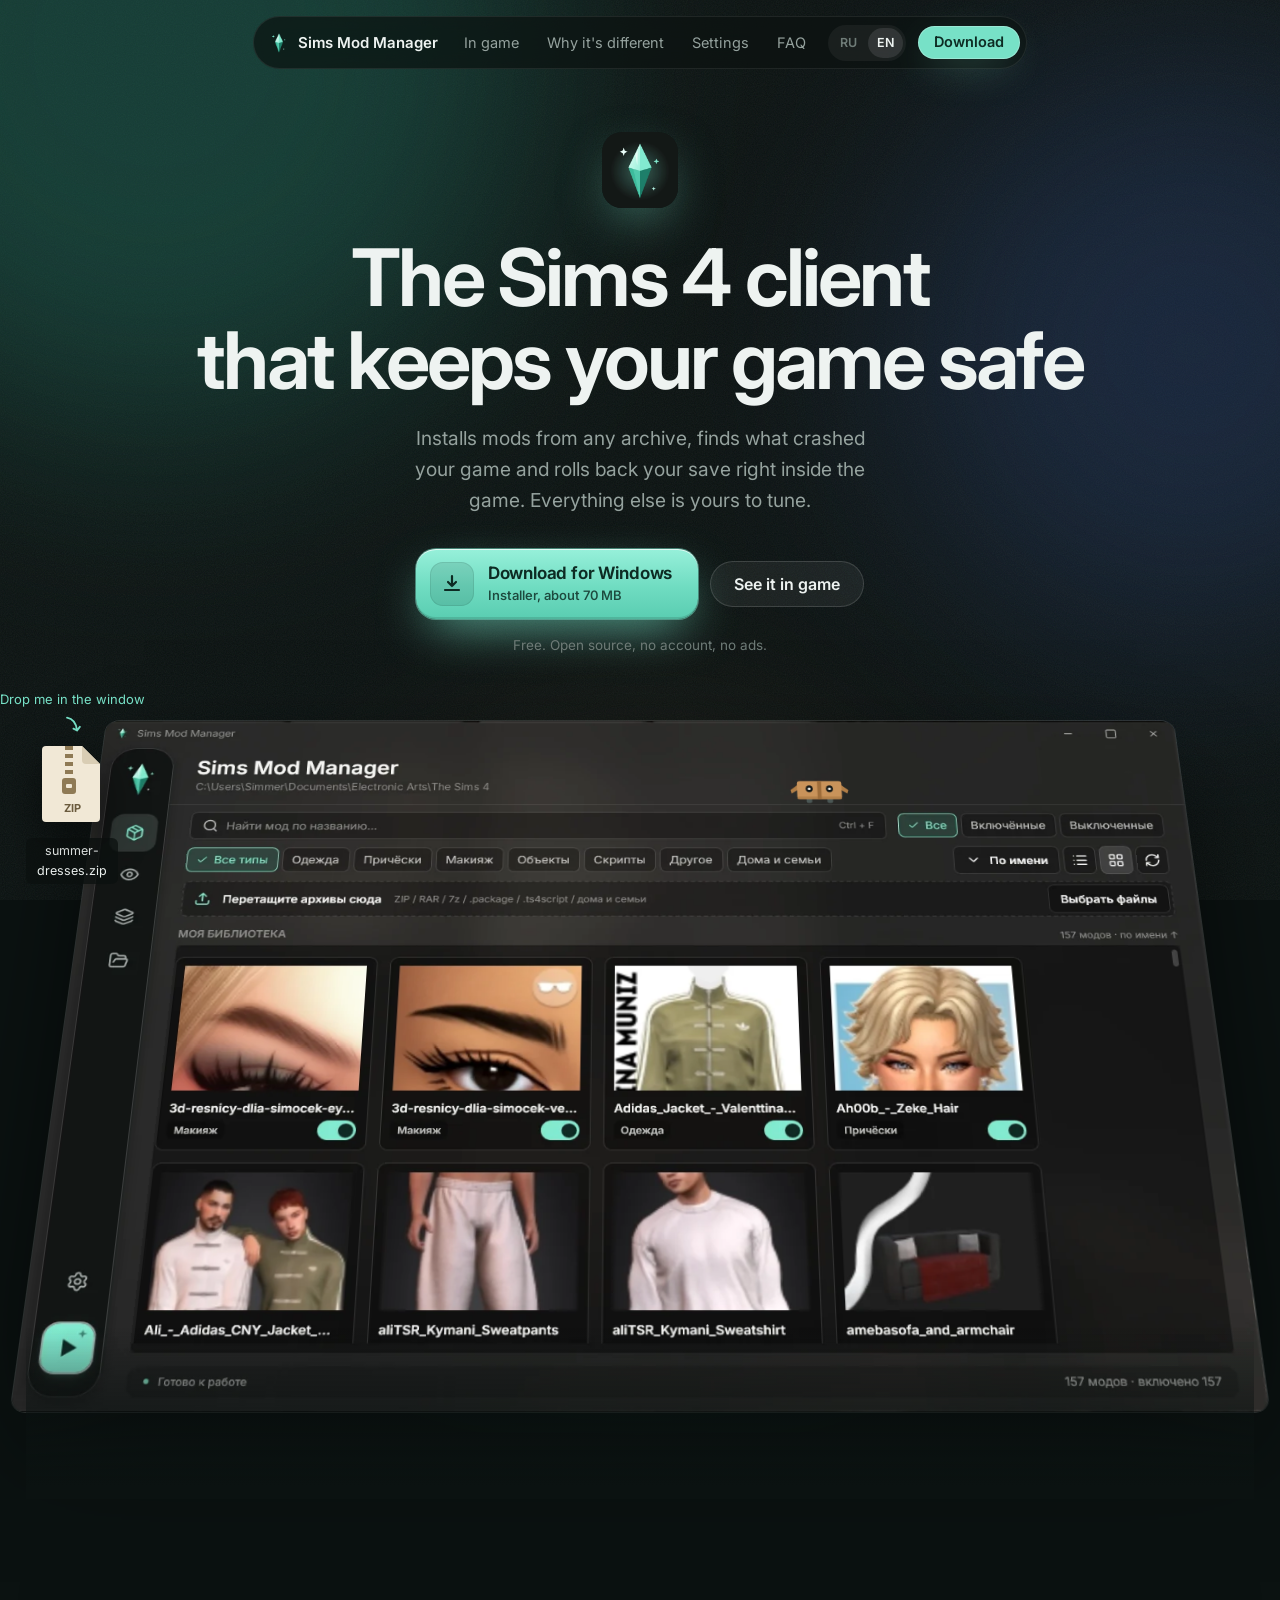
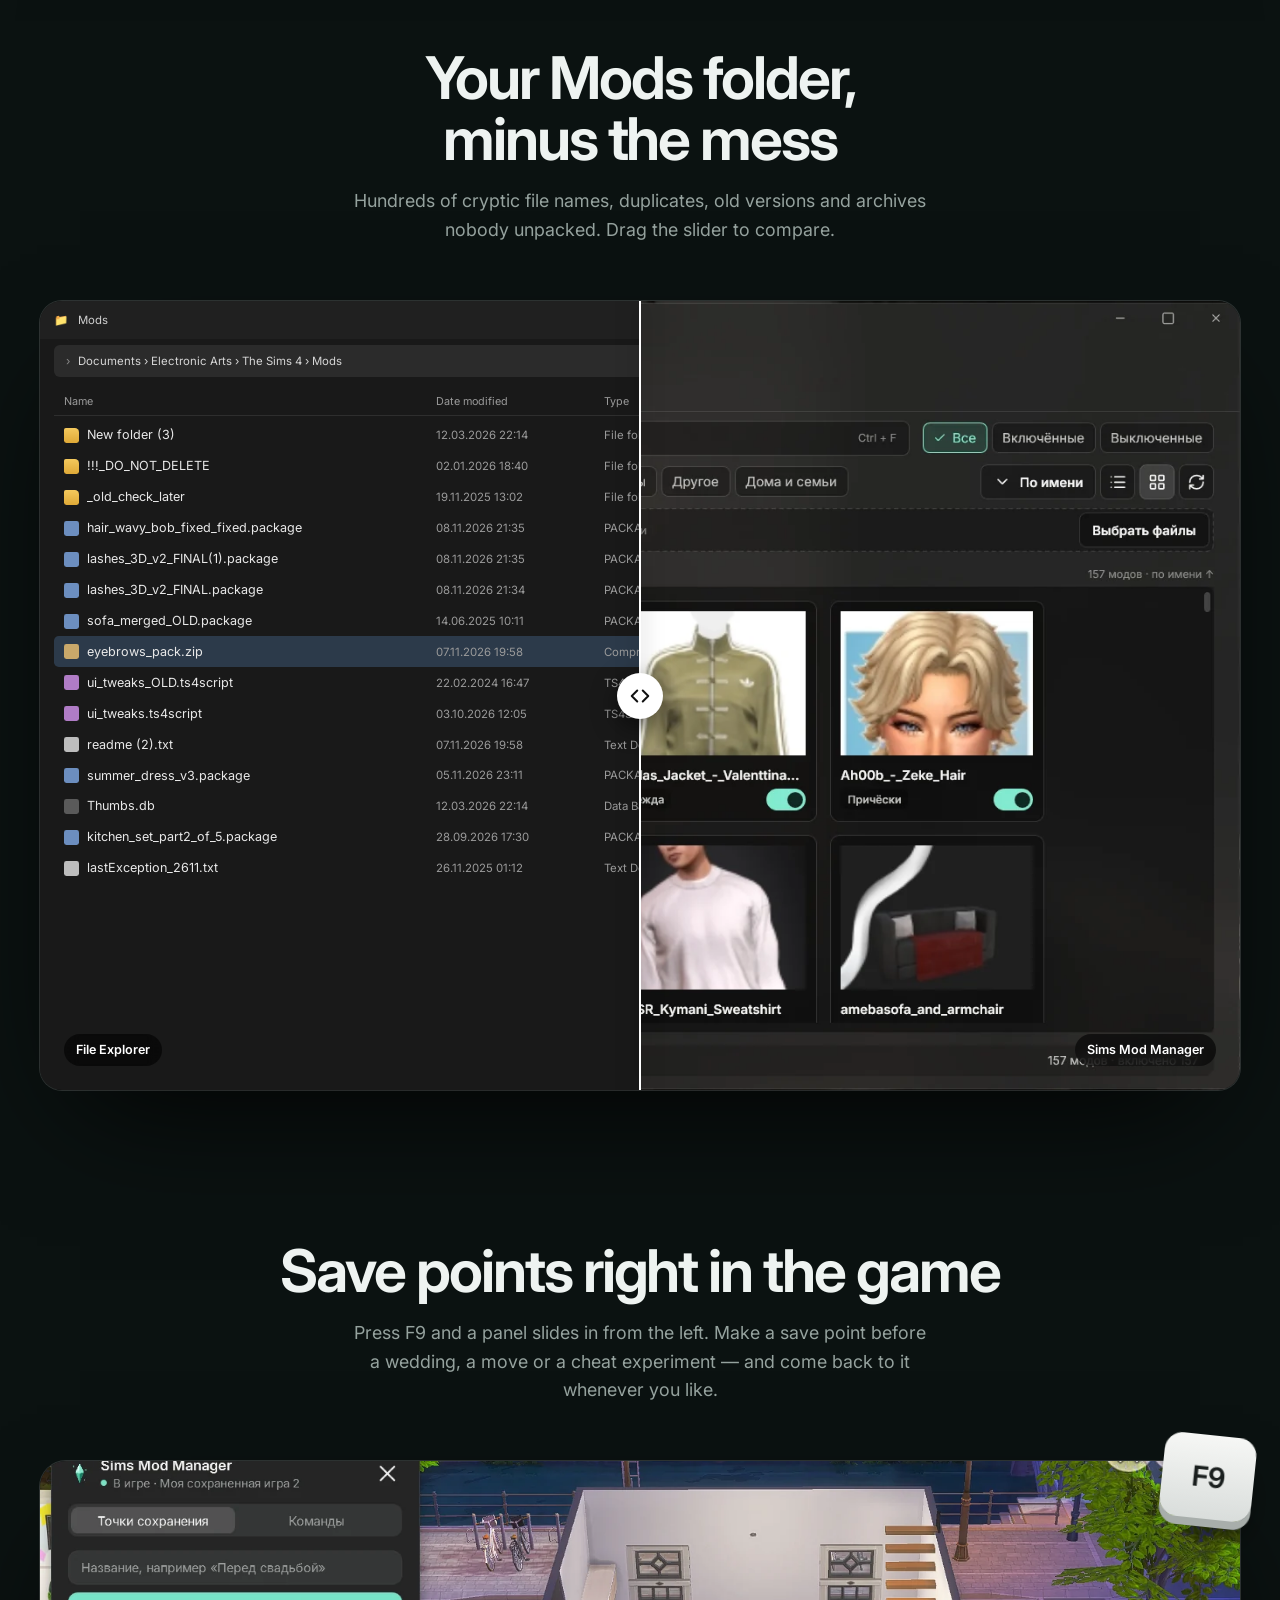
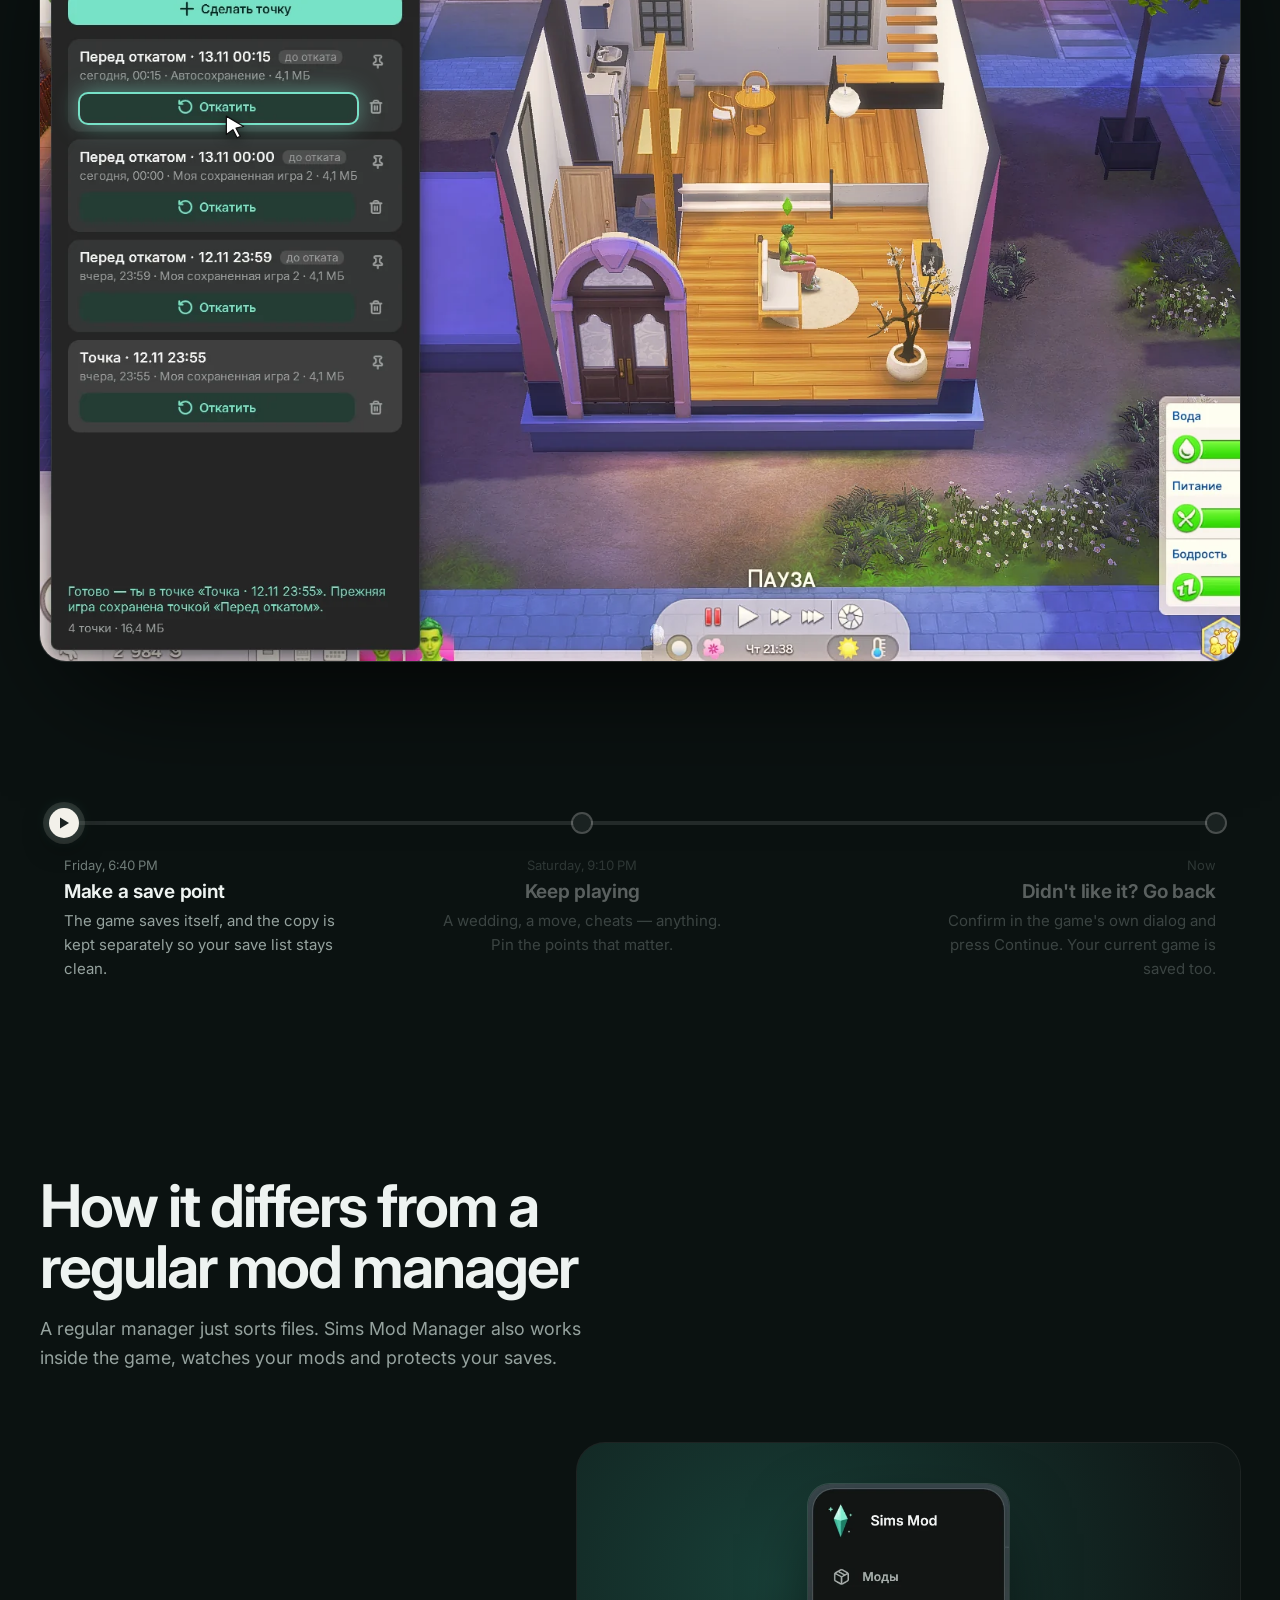
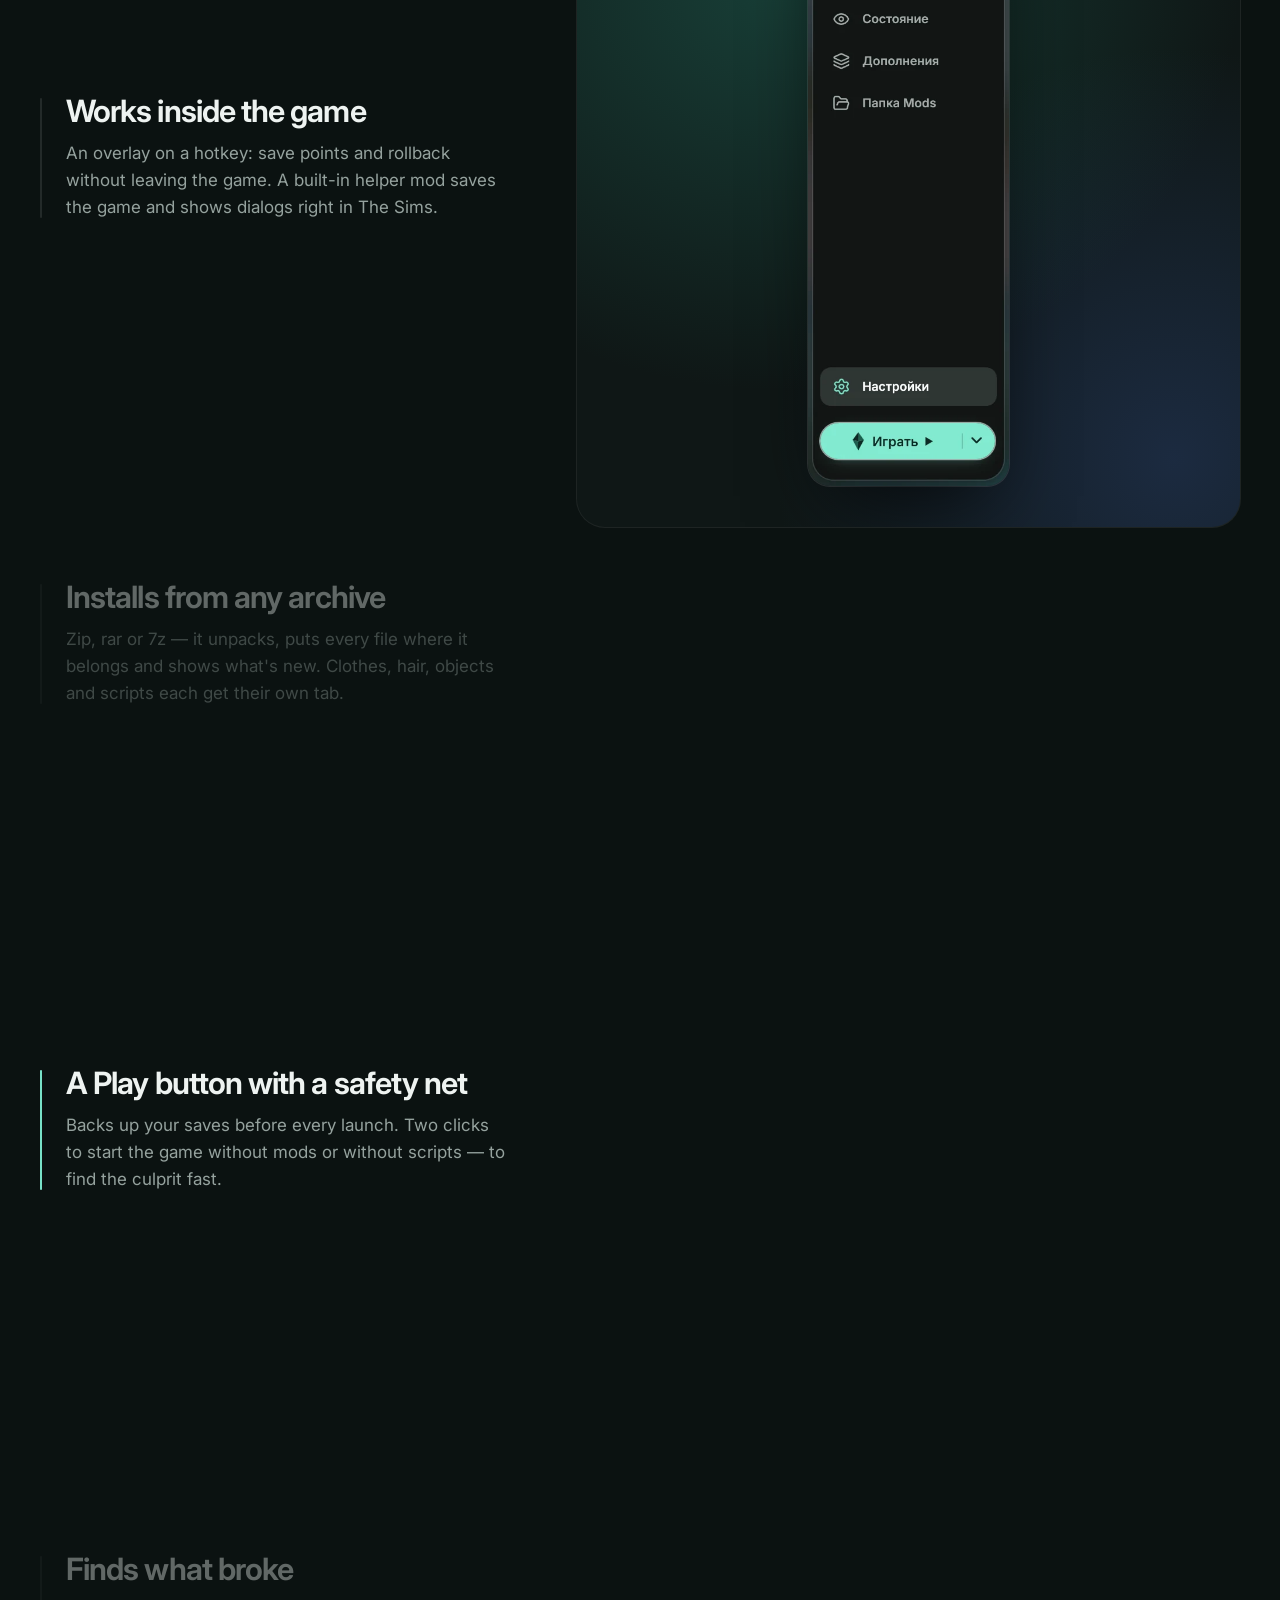
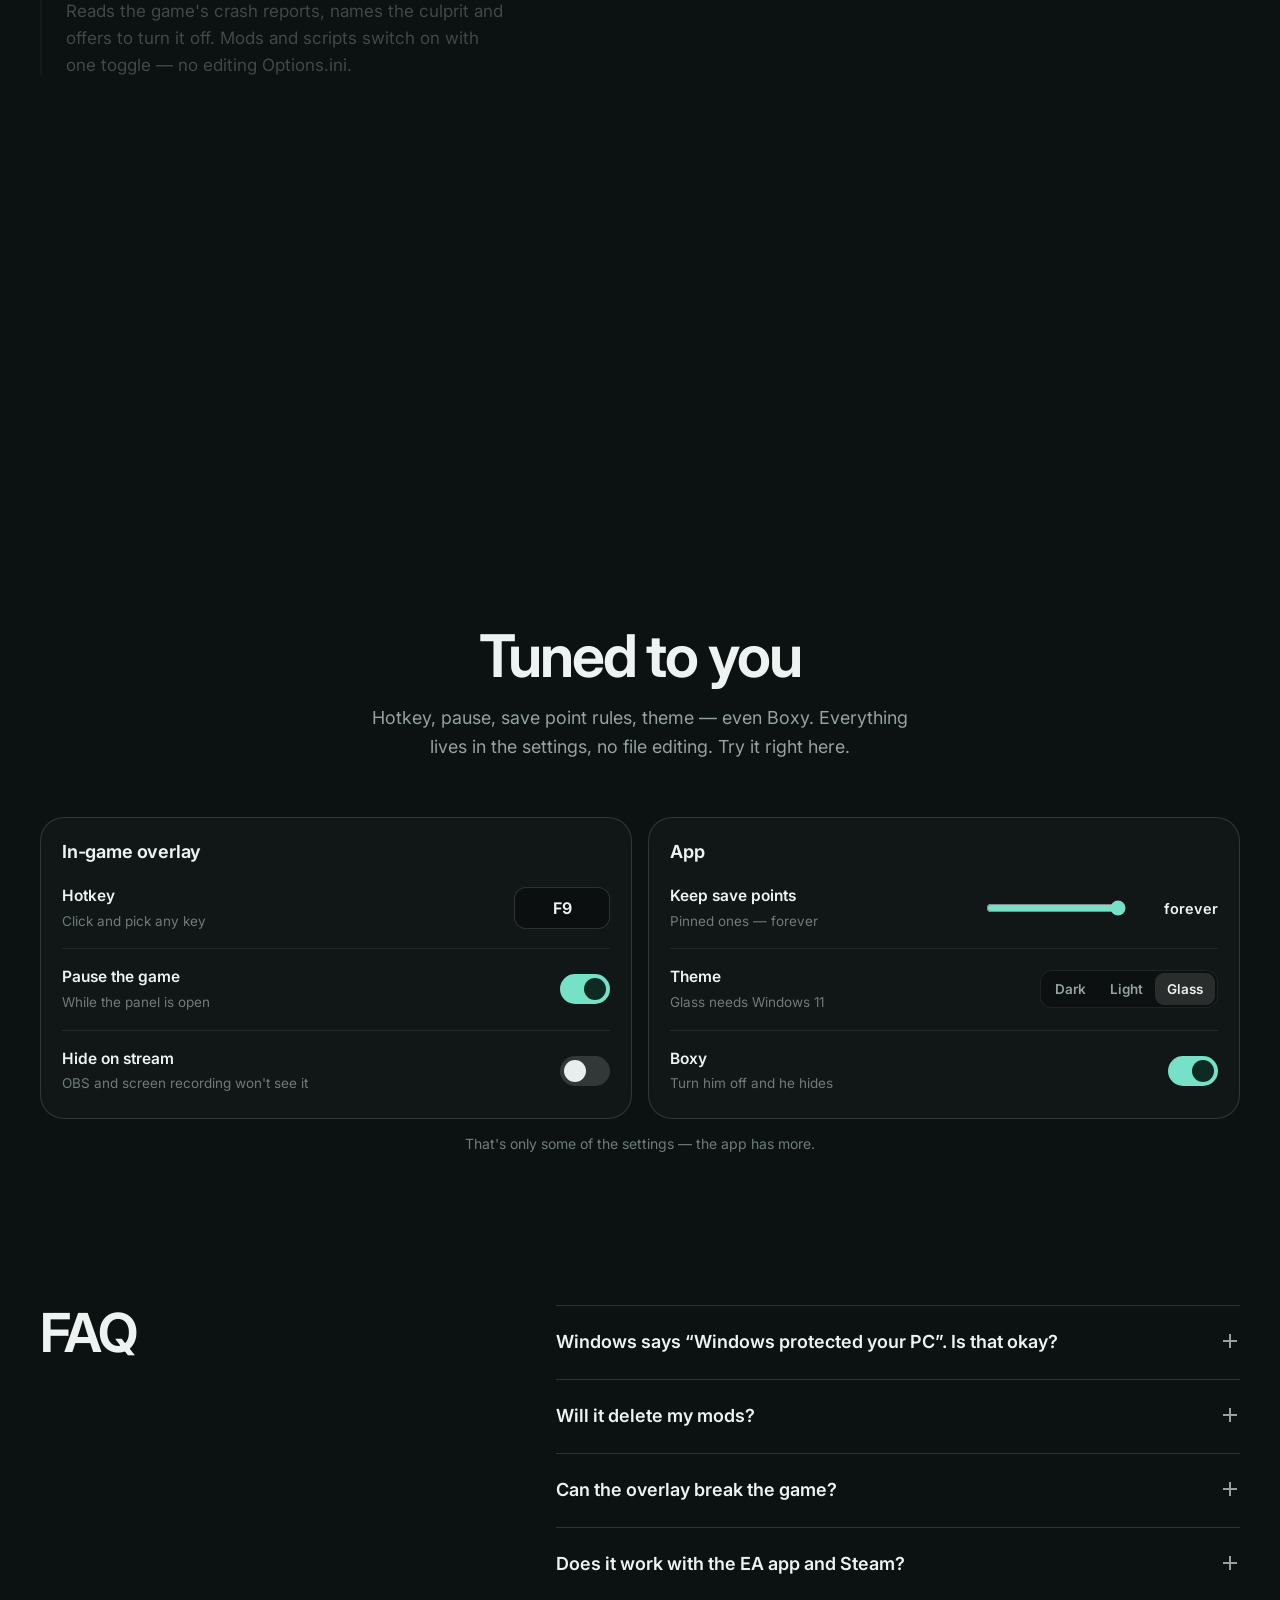
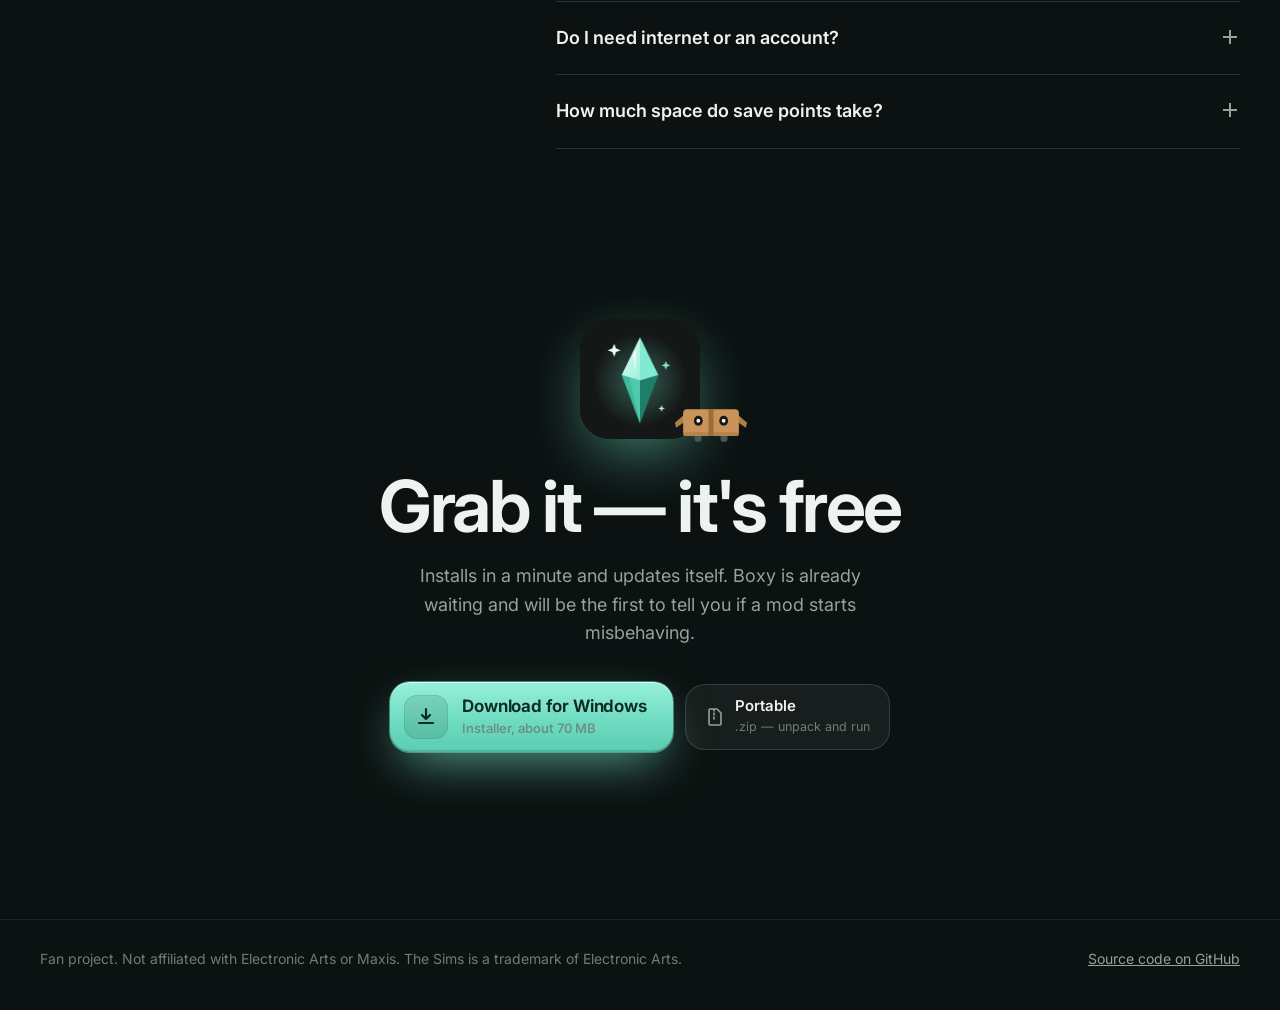
==== site/en/index.html @ bd9826dc "Сайт: RU/EN, позиционирование «клиент», слайдер до/после, живые настройки, новые кнопки скачивания -" ====
<!DOCTYPE html>
<html lang="en">
<head>
<meta charset="utf-8">
<meta name="viewport" content="width=device-width, initial-scale=1">
<title>Sims Mod Manager — a client for The Sims 4</title>
<meta name="description" content="A free client for The Sims 4: installs mods from archives, finds the mod that crashed your game and rolls back saves right from inside the game.">
<meta name="theme-color" content="#0B1211">
<link rel="icon" href="../logo.png">
<link rel="alternate" hreflang="ru" href="https://drowwithskadi.github.io/SimsModManager/">
<link rel="alternate" hreflang="en" href="https://drowwithskadi.github.io/SimsModManager/en/">
<link rel="alternate" hreflang="x-default" href="https://drowwithskadi.github.io/SimsModManager/en/">
<meta property="og:type" content="website">
<meta property="og:title" content="Sims Mod Manager — a client for The Sims 4">
<meta property="og:description" content="A free client for The Sims 4: installs mods from archives, finds the mod that crashed your game and rolls back saves right from inside the game.">
<meta property="og:image" content="https://drowwithskadi.github.io/SimsModManager/og-en.jpg">
<meta property="og:image:width" content="1200">
<meta property="og:image:height" content="630">
<meta name="twitter:card" content="summary_large_image">
<link rel="preconnect" href="https://fonts.googleapis.com">
<link rel="preconnect" href="https://fonts.gstatic.com" crossorigin>
<link href="https://fonts.googleapis.com/css2?family=Inter:opsz,wght@14..32,400..700&display=swap" rel="stylesheet">
<link rel="preload" as="image" href="../img/library.webp">
<link rel="stylesheet" href="../style.css">
</head>
<body>
<div class="wallpaper" aria-hidden="true"><i></i><i></i><i></i></div>

<template id="buddy-svg">
  <svg viewBox="0 -4 120 66" aria-hidden="true">
    <rect x="34" y="44" width="11" height="13" rx="4" fill="#4A5654"/>
    <rect x="75" y="44" width="11" height="13" rx="4" fill="#4A5654"/>
    <g class="body">
      <polygon class="flap-l" points="18,14 3,27 5,35 18,26" fill="#B07D46"/>
      <polygon class="flap-r" points="102,14 117,27 115,35 102,26" fill="#B07D46"/>
      <rect x="16" y="6" width="88" height="42" rx="6" fill="#C9935A"/>
      <rect x="16" y="42" width="88" height="6" rx="3" fill="#B5824B"/>
      <rect x="56" y="6" width="8" height="42" fill="#9E6D3A"/>
      <g class="eyes">
        <ellipse cx="40" cy="24" rx="7" ry="8" fill="#141817"/><circle class="pupil" cx="40" cy="24" r="3" fill="#F2F2EE"/>
        <ellipse cx="80" cy="24" rx="7" ry="8" fill="#141817"/><circle class="pupil" cx="80" cy="24" r="3" fill="#F2F2EE"/>
      </g>
      <path class="happy" d="M34,27 Q40,19 46,27 M74,27 Q80,19 86,27" stroke="#141817" stroke-width="3.2" fill="none" stroke-linecap="round"/>
      <g class="blush"><ellipse cx="29" cy="33" rx="5" ry="2.5" fill="#F08FA6"/><ellipse cx="91" cy="33" rx="5" ry="2.5" fill="#F08FA6"/></g>
    </g>
  </svg>
</template>

<nav class="nav" aria-label="Sections">
  <a class="brand" href="#top"><img src="../logo.png" alt=""><span>Sims Mod Manager</span></a>
  <a class="link" href="#ingame">In game</a>
  <a class="link" href="#features">Why it&#x27;s different</a>
  <a class="link" href="#tune">Settings</a>
  <a class="link" href="#faq">FAQ</a>
  <span class="lang"><a href="../" hreflang="ru" data-lang="ru" aria-current="false">RU</a><a href="./" hreflang="en" data-lang="en" aria-current="true">EN</a></span>
  <a class="btn btn-mint" href="#download">Download</a>
</nav>

<main id="top">
  <section class="hero">
    <div class="wrap intro">
      <div class="app-icon"><img src="../img/logo-512.webp" width="512" height="512" alt=""></div>
      <h1><span>The Sims 4 client</span> <span>that keeps your game safe</span></h1>
      <p class="lead">Installs mods from any archive, finds what crashed your game and rolls back your save right inside the game. Everything else is yours to tune.</p>
      <div class="actions">
        <a class="dl is-desktop-only" href="https://github.com/DrowWithSkadi/SimsModManager/releases/download/dev/SimsModManager-win-Setup.exe">
          <span class="ic"><svg viewBox="0 0 20 20" aria-hidden="true"><path d="M10 2v10m0 0l-4-4m4 4l4-4M3 16h14" fill="none" stroke="currentColor" stroke-width="2.2" stroke-linecap="round" stroke-linejoin="round"/></svg></span>
          <span><b>Download for Windows</b><small>Installer, about 70 MB</small></span>
        </a>
        <a class="btn btn-glass" href="#ingame">See it in game</a>
      </div>
      <p class="meta">Free. Open source, no account, no ads.</p>
    </div>

    <div class="showcase" id="showcase">
      <div class="window" id="window">
        <img src="../img/library.webp" width="1373" height="903" alt="Sims Mod Manager window: a mod library with cards, type filters and a drop zone for archives">
        <div class="dropzone" aria-hidden="true"></div>
        <div class="box-buddy" data-buddy id="hero-buddy"><span class="bubble">Pet me</span></div>
        <div class="toast" id="toast" role="status"><b>✓</b>Installed 3 mods from “summer-dresses.zip”</div>
      </div>
      <button class="zip is-desktop-only" id="zip" type="button" aria-label="Sample mod archive: drag it into the app window or press it">
        <span class="hint">Drop me in the window
          <svg viewBox="0 0 24 24" fill="none" stroke="currentColor" stroke-width="2" stroke-linecap="round"><path d="M6 4c6 1 10 6 11 14m0 0l3-4m-3 4l-4-2"/></svg>
        </span>
        <svg class="file" viewBox="0 0 64 80" aria-hidden="true">
          <path d="M6 2h36l18 18v54a4 4 0 0 1-4 4H6a4 4 0 0 1-4-4V6a4 4 0 0 1 4-4z" fill="#F1E8D6"/>
          <path d="M42 2v14a4 4 0 0 0 4 4h14" fill="#D9CDB4"/>
          <path d="M25 2h8v4h-8zm0 8h8v4h-8zm0 8h8v4h-8zm0 8h8v4h-8z" fill="#8F7A55"/>
          <rect x="22" y="34" width="14" height="16" rx="3" fill="#8F7A55"/><rect x="26" y="40" width="6" height="4" rx="1" fill="#F1E8D6"/>
          <text x="32" y="68" text-anchor="middle" font-family="Inter, sans-serif" font-size="11" font-weight="700" fill="#6B5B3E">ZIP</text>
        </svg>
        <span class="name">summer-dresses.zip</span>
      </button>
    </div>
  </section>

  <section class="sec" id="mess" aria-labelledby="mess-h">
    <div class="wrap">
      <div class="sec-head center">
        <h2 id="mess-h">Your Mods folder, minus the mess</h2>
        <p>Hundreds of cryptic file names, duplicates, old versions and archives nobody unpacked. Drag the slider to compare.</p>
      </div>
      <div class="compare" id="compare" role="slider" tabindex="0" aria-label="Comparison: the Mods folder in File Explorer and the library in the app" aria-valuemin="0" aria-valuemax="100" aria-valuenow="50">
        <div class="after"><img src="../img/library.webp" width="1373" height="903" loading="lazy" alt="The same Mods folder in Sims Mod Manager: cards with previews, types and toggles"></div>
        <div class="before" aria-hidden="true">
          <div class="explorer">
            <div class="tb"><span>📁</span><span>Mods</span><span class="ctl">— ▢ ✕</span></div>
            <div class="addr"><i>›</i> Documents › Electronic Arts › The Sims 4 › Mods</div>
            <div class="files">
              <div class="hdr"><span>Name</span><span>Date modified</span><span>Type</span><span>Size</span></div>
              <div class="f"><span><i class="ico dir"></i>New folder (3)</span><small>12.03.2026 22:14</small><small>File folder</small><small></small></div>
              <div class="f"><span><i class="ico dir"></i>!!!_DO_NOT_DELETE</span><small>02.01.2026 18:40</small><small>File folder</small><small></small></div>
              <div class="f"><span><i class="ico dir"></i>_old_check_later</span><small>19.11.2025 13:02</small><small>File folder</small><small></small></div>
              <div class="f"><span><i class="ico pkg"></i>hair_wavy_bob_fixed_fixed.package</span><small>08.11.2026 21:35</small><small>PACKAGE File</small><small>4 812 KB</small></div>
              <div class="f"><span><i class="ico pkg"></i>lashes_3D_v2_FINAL(1).package</span><small>08.11.2026 21:35</small><small>PACKAGE File</small><small>733 KB</small></div>
              <div class="f"><span><i class="ico pkg"></i>lashes_3D_v2_FINAL.package</span><small>08.11.2026 21:34</small><small>PACKAGE File</small><small>733 KB</small></div>
              <div class="f"><span><i class="ico pkg"></i>sofa_merged_OLD.package</span><small>14.06.2025 10:11</small><small>PACKAGE File</small><small>21 330 KB</small></div>
              <div class="f sel"><span><i class="ico zipf"></i>eyebrows_pack.zip</span><small>07.11.2026 19:58</small><small>Compressed (zipped) Folder</small><small>18 204 KB</small></div>
              <div class="f"><span><i class="ico scr"></i>ui_tweaks_OLD.ts4script</span><small>22.02.2024 16:47</small><small>TS4SCRIPT File</small><small>312 KB</small></div>
              <div class="f"><span><i class="ico scr"></i>ui_tweaks.ts4script</span><small>03.10.2026 12:05</small><small>TS4SCRIPT File</small><small>318 KB</small></div>
              <div class="f"><span><i class="ico txt"></i>readme (2).txt</span><small>07.11.2026 19:58</small><small>Text Document</small><small>2 KB</small></div>
              <div class="f"><span><i class="ico pkg"></i>summer_dress_v3.package</span><small>05.11.2026 23:11</small><small>PACKAGE File</small><small>6 120 KB</small></div>
              <div class="f"><span><i class="ico sys"></i>Thumbs.db</span><small>12.03.2026 22:14</small><small>Data Base File</small><small>96 KB</small></div>
              <div class="f"><span><i class="ico pkg"></i>kitchen_set_part2_of_5.package</span><small>28.09.2026 17:30</small><small>PACKAGE File</small><small>11 404 KB</small></div>
              <div class="f"><span><i class="ico txt"></i>lastException_2611.txt</span><small>26.11.2025 01:12</small><small>Text Document</small><small>4 KB</small></div>
            </div>
          </div>
        </div>
        <span class="tag l">File Explorer</span>
        <span class="tag r">Sims Mod Manager</span>
        <div class="handle" aria-hidden="true"><span><svg viewBox="0 0 24 24" fill="none" stroke="currentColor" stroke-width="2.2" stroke-linecap="round" stroke-linejoin="round"><path d="M9 6l-6 6 6 6M15 6l6 6-6 6"/></svg></span></div>
      </div>
    </div>
  </section>

  <section class="sec" id="ingame" aria-labelledby="ingame-h">
    <div class="wrap">
      <div class="sec-head center">
        <h2 id="ingame-h">Save points right in the game</h2>
        <p>Press F9 and a panel slides in from the left. Make a save point before a wedding, a move or a cheat experiment — and come back to it whenever you like.</p>
      </div>

      <div class="ingame" id="ingame-demo" data-phase="0">
        <figure>
          <img src="../img/ingame.webp" width="1544" height="1029" loading="lazy" alt="The Sims 4 with the Sims Mod Manager panel open on the left: a list of save points with Roll back buttons">
          <span class="focus-ring" aria-hidden="true"></span>
          <span class="ripple" id="ripple" aria-hidden="true"></span>
          <div class="dim" aria-hidden="true"></div>
          <div class="sims-dialog" aria-hidden="true">
            <h4>Sims Mod Manager</h4>
            <p>Go back to the save point? Your current game is already saved as a separate point. The game will exit to the main menu — press Continue there.</p>
            <div class="btns"><span>Go back</span><span>Stay</span></div>
          </div>
          <svg class="cursor" id="cursor" viewBox="0 0 24 24" aria-hidden="true"><path d="M4 2l16 9.5-7 1.6 3.9 7.4-3 1.5-3.8-7.5L4 19z" fill="#fff" stroke="#111" stroke-width="1.2" stroke-linejoin="round"/></svg>
        </figure>
        <span class="keycap" id="keycap" aria-hidden="true">F9</span>
      </div>

      <div class="timeline" id="timeline" aria-label="How rolling back works">
        <div class="track">
          <div class="ghost"></div>
          <div class="fill"></div>
          <span class="rewind-tip" aria-hidden="true"></span>
          <span class="mark" data-at="0" style="left:0%"></span>
          <span class="mark" data-at="1" style="left:45%"></span>
          <span class="mark" data-at="2" style="left:100%"></span>
          <svg class="rewind-arc" viewBox="0 0 600 74" preserveAspectRatio="none" aria-hidden="true">
            <path d="M596 70 C 480 -6, 120 -6, 4 66" fill="none" stroke="#77E1C7" stroke-width="2" vector-effect="non-scaling-stroke"/>
          </svg>
          <span class="rewind-label">Back to the save point</span>
          <span class="head" aria-hidden="true"><svg viewBox="0 0 14 14"><path d="M3 1.5l9 5.5-9 5.5z" fill="currentColor"/></svg></span>
        </div>
        <div class="moments">
          <div class="moment first" data-m="0" style="left:0%"><span class="when">Friday, 6:40 PM</span><h3>Make a save point</h3><p>The game saves itself, and the copy is kept separately so your save list stays clean.</p></div>
          <div class="moment" data-m="1" style="left:45%"><span class="when">Saturday, 9:10 PM</span><h3>Keep playing</h3><p>A wedding, a move, cheats — anything. Pin the points that matter.</p></div>
          <div class="moment last" data-m="2" style="left:100%"><span class="when">Now</span><h3>Didn&#x27;t like it? Go back</h3><p>Confirm in the game&#x27;s own dialog and press Continue. Your current game is saved too.</p></div>
        </div>
      </div>
    </div>
  </section>

  <section class="sec" id="features" aria-labelledby="features-h">
    <div class="wrap">
      <div class="sec-head">
        <h2 id="features-h">How it differs from a regular mod manager</h2>
        <p>A regular manager just sorts files. Sims Mod Manager also works inside the game, watches your mods and protects your saves.</p>
      </div>
      <div class="features">
        <div class="f-list">
          <article class="f-item on" data-f="0"><h3>Works inside the game</h3><p>An overlay on a hotkey: save points and rollback without leaving the game. A built-in helper mod saves the game and shows dialogs right in The Sims.</p><img class="f-shot" src="../img/ingame.webp" width="1544" height="1029" loading="lazy" alt=""></article>
          <article class="f-item" data-f="1"><h3>Installs from any archive</h3><p>Zip, rar or 7z — it unpacks, puts every file where it belongs and shows what&#x27;s new. Clothes, hair, objects and scripts each get their own tab.</p><img class="f-shot" src="../img/toolbar.webp" width="1485" height="572" loading="lazy" alt=""></article>
          <article class="f-item" data-f="2"><h3>A Play button with a safety net</h3><p>Backs up your saves before every launch. Two clicks to start the game without mods or without scripts — to find the culprit fast.</p><img class="f-shot tall" src="../img/sidebar.webp" width="344" height="1030" loading="lazy" alt=""></article>
          <article class="f-item" data-f="3"><h3>Finds what broke</h3><p>Reads the game&#x27;s crash reports, names the culprit and offers to turn it off. Mods and scripts switch on with one toggle — no editing Options.ini.</p><img class="f-shot" src="../img/game-switches.webp" width="812" height="250" loading="lazy" alt=""></article>
        </div>
        <div class="f-stage" aria-hidden="true">
          <figure class="wide on" data-f="0"><img src="../img/ingame.webp" width="1544" height="1029" loading="lazy" alt=""></figure>
          <figure class="wide" data-f="1"><img src="../img/toolbar.webp" width="1485" height="572" loading="lazy" alt=""></figure>
          <figure class="tall" data-f="2"><img src="../img/sidebar.webp" width="344" height="1030" loading="lazy" alt=""></figure>
          <figure class="wide" data-f="3"><img src="../img/game-switches.webp" width="812" height="250" loading="lazy" alt=""></figure>
        </div>
      </div>
    </div>
  </section>

  <section class="sec" id="tune" aria-labelledby="tune-h">
    <div class="wrap">
      <div class="sec-head center">
        <h2 id="tune-h">Tuned to you</h2>
        <p>Hotkey, pause, save point rules, theme — even Boxy. Everything lives in the settings, no file editing. Try it right here.</p>
      </div>
      <div class="tune">
        <div class="panel">
          <h3>In-game overlay</h3>
          <div class="opt">
            <span class="lbl"><b>Hotkey</b><small>Click and pick any key</small></span>
            <button class="key-pick" id="key-pick" type="button">F9</button>
          </div>
          <div class="opt">
            <span class="lbl"><b>Pause the game</b><small>While the panel is open</small></span>
            <button class="switch" role="switch" aria-checked="true" aria-label="Pause the game"></button>
          </div>
          <div class="opt">
            <span class="lbl"><b>Hide on stream</b><small>OBS and screen recording won&#x27;t see it</small></span>
            <button class="switch" role="switch" aria-checked="false" aria-label="Hide on stream"></button>
          </div>
        </div>
        <div class="panel">
          <h3>App</h3>
          <div class="opt">
            <span class="lbl"><b>Keep save points</b><small>Pinned ones — forever</small></span>
            <span class="range"><input type="range" id="keep" min="7" max="98" step="7" value="98" aria-label="Keep save points"><output id="keep-out">forever</output></span>
          </div>
          <div class="opt">
            <span class="lbl"><b>Theme</b><small>Glass needs Windows 11</small></span>
            <span class="seg" role="group" aria-label="Theme"><button type="button" aria-pressed="false">Dark</button><button type="button" aria-pressed="false">Light</button><button type="button" aria-pressed="true">Glass</button></span>
          </div>
          <div class="opt">
            <span class="lbl"><b>Boxy</b><small>Turn him off and he hides</small></span>
            <button class="switch" role="switch" aria-checked="true" id="buddy-switch" aria-label="Boxy"></button>
          </div>
        </div>
      </div>
      <p class="tune-note center-text">That&#x27;s only some of the settings — the app has more.</p>
    </div>
  </section>

  <section class="sec" id="faq" aria-labelledby="faq-h">
    <div class="wrap faq-wrap">
      <h2 id="faq-h">FAQ</h2>
      <div class="faq">
        <details><summary>Windows says “Windows protected your PC”. Is that okay?</summary>
          <p>Yes. Windows shows this for any new app without a paid code-signing certificate. Click “More info”, then “Run anyway”. The source code is open on GitHub for anyone to check.</p></details>
        <details><summary>Will it delete my mods?</summary>
          <p>Not unless you ask. Fixes only turn mods off by moving them to a “Mods (disabled)” folder. One click turns them back on.</p></details>
        <details><summary>Can the overlay break the game?</summary>
          <p>No. It's a separate window on top of the game: it doesn't hook into the game or touch its files. Use “Windowed Fullscreen” or “Windowed” display mode.</p></details>
        <details><summary>Does it work with the EA app and Steam?</summary>
          <p>Yes. It finds the game on its own and launches it through the right launcher. If it can't, it asks once where the game is.</p></details>
        <details><summary>Do I need internet or an account?</summary>
          <p>No. Everything runs on your computer with no sign-up. Internet is only used for app updates.</p></details>
        <details><summary>How much space do save points take?</summary>
          <p>One point is about the size of the save itself — usually a few megabytes. You set limits by count, age or size in the settings.</p></details>
      </div>
    </div>
  </section>

  <section class="download" id="download" aria-labelledby="dl-h">
    <div class="wrap">
      <div class="scene">
        <div class="crystal" id="crystal"><img src="../img/logo-512.webp" width="512" height="512" alt=""></div>
        <div class="box-buddy" data-buddy><span class="bubble">Waiting for you!</span></div>
      </div>
      <h2 id="dl-h">Grab it — it&#x27;s free</h2>
      <p>Installs in a minute and updates itself. Boxy is already waiting and will be the first to tell you if a mod starts misbehaving.</p>
      <div class="actions is-desktop-only">
        <a class="dl" href="https://github.com/DrowWithSkadi/SimsModManager/releases/download/dev/SimsModManager-win-Setup.exe">
          <span class="ic"><svg viewBox="0 0 20 20" aria-hidden="true"><path d="M10 2v10m0 0l-4-4m4 4l4-4M3 16h14" fill="none" stroke="currentColor" stroke-width="2.2" stroke-linecap="round" stroke-linejoin="round"/></svg></span>
          <span><b>Download for Windows</b><small>Installer, about 70 MB</small></span>
        </a>
        <a class="dl-alt" href="https://github.com/DrowWithSkadi/SimsModManager/releases/download/dev/SimsModManager-win-Portable.zip">
          <svg viewBox="0 0 20 20" aria-hidden="true"><path d="M5 2h7l4 4v11a1 1 0 0 1-1 1H5a1 1 0 0 1-1-1V3a1 1 0 0 1 1-1zM9 2v2m0 2v2m0 2v2" fill="none" stroke="currentColor" stroke-width="1.6" stroke-linecap="round" stroke-linejoin="round"/></svg>
          <span><b>Portable</b><small>.zip — unpack and run</small></span>
        </a>
      </div>
      <div class="to-pc">
        <p>Sims Mod Manager runs on Windows PCs. Copy the link and open it on your computer.</p>
        <div class="row"><input id="pc-link" readonly value="https://drowwithskadi.github.io/SimsModManager/en/" aria-label="Site link"><button type="button" id="pc-copy">Copy</button></div>
      </div>
      <p class="release" id="release"></p>
    </div>
  </section>
</main>

<footer>
  <div class="wrap">
    <span>Fan project. Not affiliated with Electronic Arts or Maxis. The Sims is a trademark of Electronic Arts.</span>
    <a href="https://github.com/DrowWithSkadi/SimsModManager">Source code on GitHub</a>
  </div>
</footer>

<script id="i18n" type="application/json">{"lang": "en", "pet": "Pet me", "installed": "Unpacked! It's in the game", "listen": "Press a key…", "forever": "forever", "days": "{n} days", "copied": "Copied", "release": "Version {v} · updated {when}", "today": "today", "yesterday": "yesterday", "daysAgo": "{n} days ago", "downloads": " · downloaded {n} times"}</script>
<script src="../app.js"></script>
</body>
</html>
---- site/style.css ----
/*
  Сайт — продолжение самой программы: тёмное стекло поверх «обоев», мятный кристалл, Inter.
  Вместо карточек и списков — живые моменты из программы:
  архив можно бросить в окно, Коробок следит за курсором, откат показан на шкале времени игры,
  настройки можно потрогать прямо на странице.
  Общий файл для русской и английской версии; страницы собираются из site/src (tools/build_site.py).
*/
:root {
  --bg: #0B1211;
  --glass: rgba(26, 34, 33, .58);
  --line: rgba(255, 255, 255, .08);
  --line-strong: rgba(255, 255, 255, .14);
  --text: #EEF3F1;
  --muted: #95A29E;
  --faint: #6F7C78;
  --mint: #77E1C7;
  --on-mint: #0D2B23;
  --font: "Inter", "Segoe UI", system-ui, sans-serif;
  --ease: cubic-bezier(.2, .8, .2, 1);
  color-scheme: dark;
}
* { box-sizing: border-box; }
html { -webkit-text-size-adjust: 100%; scroll-behavior: smooth; }
body { margin: 0; background: var(--bg); color: var(--text); font-family: var(--font); font-size: 17px; line-height: 1.6; -webkit-font-smoothing: antialiased; overflow-x: hidden; }
img { display: block; max-width: 100%; height: auto; }
a { color: inherit; }
h1, h2, h3 { margin: 0; font-weight: 650; letter-spacing: -0.035em; line-height: 1.04; text-wrap: balance; }
p { margin: 0; }
:focus-visible { outline: 2px solid var(--mint); outline-offset: 3px; border-radius: 12px; }
.wrap { width: min(1200px, 100% - 40px); margin-inline: auto; }

/* «Обои» рабочего стола за стеклом программы, с лёгким зерном */
.wallpaper { position: fixed; inset: 0; z-index: -1; pointer-events: none; overflow: hidden; }
.wallpaper i { position: absolute; border-radius: 50%; filter: blur(110px); }
.wallpaper i:nth-child(1) { width: 60vw; height: 60vw; left: -18vw; top: -26vw; background: #1F5F52; opacity: .55; }
.wallpaper i:nth-child(2) { width: 46vw; height: 46vw; right: -16vw; top: 6vh; background: #283E6A; opacity: .45; }
.wallpaper i:nth-child(3) { width: 40vw; height: 40vw; left: 30vw; bottom: -30vw; background: #5A4128; opacity: .35; }
.wallpaper::after { content: ""; position: absolute; inset: 0; opacity: .07; mix-blend-mode: overlay;
  background-image: url("data:image/svg+xml,%3Csvg xmlns='http://www.w3.org/2000/svg' width='160' height='160'%3E%3Cfilter id='n'%3E%3CfeTurbulence type='fractalNoise' baseFrequency='.9' numOctaves='3' stitchTiles='stitch'/%3E%3C/filter%3E%3Crect width='100%25' height='100%25' filter='url(%23n)'/%3E%3C/svg%3E"); }

/* ── Шапка-капсула, как боковая панель программы ── */
.nav { position: fixed; top: 16px; left: 50%; transform: translateX(-50%); z-index: 50; width: max-content; max-width: calc(100% - 24px);
  display: flex; align-items: center; gap: 4px; padding: 6px 6px 6px 14px; border-radius: 999px;
  background: rgba(13, 18, 17, .72); border: 1px solid var(--line); backdrop-filter: blur(18px) saturate(1.3); -webkit-backdrop-filter: blur(18px) saturate(1.3); white-space: nowrap; }
.nav .brand { display: flex; align-items: center; gap: 8px; text-decoration: none; font-weight: 600; font-size: 15px; margin-right: 10px; }
.nav .brand img { width: 22px; height: 22px; }
.nav a.link { text-decoration: none; color: var(--muted); font-size: 14.5px; padding: 8px 12px; border-radius: 999px; transition: color .2s, background .2s; }
.nav a.link:hover { color: var(--text); background: rgba(255,255,255,.06); }
.nav .btn { padding: 9px 16px; font-size: 14.5px; margin-left: 4px; }

.btn { display: inline-flex; align-items: center; gap: 10px; font: 600 16px/1 var(--font); text-decoration: none; padding: 15px 24px; border-radius: 999px; border: 0; cursor: pointer; transition: background .2s, transform .2s; }
.btn-mint { background: var(--mint); color: var(--on-mint); box-shadow: 0 0 0 1px rgba(255,255,255,.25) inset, 0 12px 40px -12px rgba(119,225,199,.7); }
.btn-mint:hover { background: #8BE9D2; transform: translateY(-1px); }
.btn-mint:active { background: #5ED0B4; transform: none; }
.btn-mint svg { width: 16px; height: 16px; }
.btn-glass { background: rgba(255,255,255,.06); color: var(--text); box-shadow: 0 0 0 1px var(--line-strong) inset; }
.btn-glass:hover { background: rgba(255,255,255,.1); }

/* ── Первый экран ── */
.hero { padding: 132px 0 0; text-align: center; position: relative; }
.app-icon { width: 76px; margin: 0 auto; perspective: 500px; }
.app-icon img { width: 100%; border-radius: 20px; box-shadow: 0 18px 50px -12px rgba(119,225,199,.5); animation: icon-in 1.4s .1s var(--ease) both; }
@keyframes icon-in { from { opacity: 0; transform: rotateY(-200deg) scale(.6); } to { opacity: 1; transform: none; } }
.hero h1 { margin: 28px auto 0; font-size: clamp(40px, 6.2vw, 86px); text-wrap: balance; }
@media (min-width: 640px) { .hero h1 span { display: block; } }
.hero .lead { margin: 22px auto 0; max-width: 40ch; color: var(--muted); font-size: clamp(17px, 1.5vw, 20px); }
.hero .actions { margin-top: 34px; display: flex; gap: 12px; justify-content: center; flex-wrap: wrap; }
.hero .meta { margin-top: 16px; font-size: 13.5px; color: var(--faint); }

/* Окно программы наклонено назад и выпрямляется при прокрутке (--p от 0 до 1) */
.showcase { --p: 0; margin: 64px auto 0; width: min(1180px, 100% - 32px); perspective: 1800px; position: relative; }
.window { position: relative; transform-origin: 50% 0;
  transform: rotateX(calc((1 - var(--p)) * 24deg)) scale(calc(.9 + var(--p) * .1));
  border-radius: 14px; box-shadow: 0 0 0 1px var(--line-strong), 0 40px 120px -30px rgba(0,0,0,.8); }
.window > img { border-radius: 14px; width: 100%; }
.window::before { content: ""; position: absolute; inset: 8% 4% -6%; z-index: -1; border-radius: 50%;
  background: radial-gradient(closest-side, rgba(119,225,199,.38), transparent); filter: blur(50px); opacity: calc(.5 + var(--p) * .5); }
.showcase::after { content: ""; position: absolute; left: -2%; right: -2%; bottom: -2px; height: 22%; background: linear-gradient(transparent, var(--bg) 92%); pointer-events: none; z-index: 2; }

/* Зона «Перетащите архивы сюда» на скриншоте подсвечивается, когда над окном несут архив */
.dropzone { position: absolute; left: 8.8%; top: 26.2%; width: 89%; height: 5.8%; border-radius: 10px; pointer-events: none;
  box-shadow: 0 0 0 2px var(--mint), 0 0 40px rgba(119,225,199,.45); background: rgba(119,225,199,.12); opacity: 0; transition: opacity .2s; }
.window.over .dropzone { opacity: 1; }
.window.over { box-shadow: 0 0 0 1px rgba(119,225,199,.5), 0 40px 120px -30px rgba(0,0,0,.8); }
.toast { position: absolute; left: 50%; top: 34%; transform: translate(-50%, 20px); opacity: 0; z-index: 3;
  display: flex; align-items: center; gap: 10px; padding: 11px 16px 11px 12px; border-radius: 14px; font-size: 14px; white-space: nowrap;
  background: rgba(20, 27, 26, .92); box-shadow: 0 0 0 1px var(--line-strong), 0 16px 40px rgba(0,0,0,.5); transition: opacity .3s, transform .4s var(--ease); }
.toast b { width: 22px; height: 22px; border-radius: 50%; background: var(--mint); display: grid; place-items: center; color: var(--on-mint); font-size: 13px; }
.toast.show { opacity: 1; transform: translate(-50%, 0); }

/* Архив, который можно взять мышкой и бросить в окно */
.zip { position: absolute; z-index: 5; left: -2%; top: 3%; width: 92px; text-align: center; cursor: grab; touch-action: none; user-select: none; -webkit-user-select: none;
  background: none; border: 0; padding: 0; color: inherit; font: inherit; }
.zip:focus-visible { outline-offset: 6px; }
.zip .file { width: 64px; margin: 0 auto; filter: drop-shadow(0 14px 22px rgba(0,0,0,.5)); animation: float 3.4s ease-in-out infinite; }
.zip .name { display: inline-block; margin-top: 6px; font-size: 12.5px; padding: 3px 8px; border-radius: 6px; background: rgba(13,18,17,.75); color: var(--text); }
.zip .hint { position: absolute; left: 50%; bottom: calc(100% + 8px); transform: translateX(-50%); white-space: nowrap; font-size: 13px; color: var(--mint); }
.zip .hint svg { display: block; margin: 4px auto 0; width: 22px; height: 22px; }
.zip.dragging { cursor: grabbing; z-index: 60; }
.zip.dragging .file { animation: none; transform: scale(1.08) rotate(-6deg); }
.zip.dragging .hint, .zip.gone .hint { opacity: 0; }
.zip.gone { opacity: 0; pointer-events: none; transition: opacity .2s; }
.zip.back { transition: transform .5s var(--ease), opacity .3s; }
@keyframes float { 0%, 100% { transform: translateY(0) rotate(-4deg); } 50% { transform: translateY(-8px) rotate(2deg); } }

/* ── Коробок (пропорции как в программе: 120 × 62) ── */
.box-buddy { position: absolute; cursor: grab; touch-action: none; z-index: 3; }
.box-buddy svg { width: 100%; height: auto; overflow: visible; display: block; }
.box-buddy .body { transform-box: view-box; transform-origin: 60px 50px; }
.box-buddy .flap-l { transform-box: view-box; transform-origin: 18px 16px; }
.box-buddy .flap-r { transform-box: view-box; transform-origin: 102px 16px; }
.box-buddy .eyes { transform-box: view-box; transform-origin: 60px 24px; animation: blink 5s infinite; transition: opacity .15s; }
.box-buddy .pupil { transition: transform .12s ease-out; }
.box-buddy .happy, .box-buddy .blush { opacity: 0; transition: opacity .2s; }
.box-buddy.petted .happy, .box-buddy.petted .blush { opacity: 1; }
.box-buddy.petted .eyes { opacity: 0; }
.box-buddy.petted .flap-l, .box-buddy.cheer .flap-l { animation: wiggle-l .45s ease-in-out infinite; }
.box-buddy.petted .flap-r, .box-buddy.cheer .flap-r { animation: wiggle-r .45s ease-in-out infinite; }
.box-buddy.hop .body { animation: hop .55s cubic-bezier(.3,1.5,.4,1); }
@keyframes blink { 0%, 93%, 100% { transform: scaleY(1); } 95% { transform: scaleY(.08); } }
@keyframes wiggle-l { 50% { transform: rotate(-16deg); } }
@keyframes wiggle-r { 50% { transform: rotate(16deg); } }
@keyframes hop { 0% { transform: translateY(0) scale(1.06, .9); } 40% { transform: translateY(-16px) scale(.95, 1.06); } 100% { transform: translateY(0); } }
.heart { position: absolute; pointer-events: none; font-size: 15px; color: #F08FA6; animation: heart 1s ease-out forwards; }
@keyframes heart { from { opacity: 1; transform: translate(-50%, 0) scale(.6); } to { opacity: 0; transform: translate(-50%, -46px) scale(1.2); } }
.window .box-buddy { left: 63.7%; top: 9.4%; width: 5.6%; }
.bubble { position: absolute; left: 50%; bottom: calc(100% + 12px); transform: translateX(-50%) translateY(6px) scale(.96); transform-origin: 50% 100%;
  white-space: nowrap; font-size: 13.5px; font-weight: 500; background: #F3F1EA; color: #1C1F1E; padding: 8px 12px; border-radius: 13px;
  opacity: 0; transition: opacity .2s, transform .3s var(--ease); pointer-events: none; }
.bubble::after { content: ""; position: absolute; left: 50%; top: 100%; transform: translateX(-50%); border: 6px solid transparent; border-top-color: #F3F1EA; }
.box-buddy:hover .bubble, .box-buddy.talk .bubble { opacity: 1; transform: translateX(-50%); }

/* ── Разделы ── */
section { position: relative; }
.sec { padding: 150px 0 0; }
.sec-head { max-width: 760px; }
.sec-head.center { margin-inline: auto; text-align: center; }
.sec-head h2 { font-size: clamp(34px, 4.6vw, 60px); }
.sec-head p { margin-top: 18px; color: var(--muted); font-size: clamp(17px, 1.4vw, 19px); max-width: 52ch; }
.sec-head.center p { margin-inline: auto; }

/* В игре: настоящий скриншот, по которому проходит «демо» — курсор нажимает «Откатить», появляется окно игры */
.ingame { margin-top: 56px; position: relative; }
.ingame figure { margin: 0; position: relative; border-radius: 26px; overflow: hidden; box-shadow: 0 0 0 1px var(--line-strong), 0 50px 120px -40px rgba(0,0,0,.9); }
.ingame figure > img { width: 100%; }
.ingame .dim { position: absolute; inset: 0; background: rgba(8, 18, 40, .38); opacity: 0; transition: opacity .4s; }
.cursor { position: absolute; left: 70%; top: 70%; width: 26px; z-index: 4; opacity: 0; filter: drop-shadow(0 3px 6px rgba(0,0,0,.5)); transition: left 1.1s var(--ease), top 1.1s var(--ease), opacity .3s; }
.cursor.click { animation: click .3s ease; }
@keyframes click { 50% { transform: scale(.82); } }
.ripple { position: absolute; width: 40px; height: 40px; margin: -20px 0 0 -20px; border-radius: 50%; border: 2px solid var(--mint); opacity: 0; pointer-events: none; z-index: 3; }
.ripple.go { animation: ripple .6s ease-out; }
@keyframes ripple { from { opacity: 1; transform: scale(.4); } to { opacity: 0; transform: scale(1.8); } }
.focus-ring { position: absolute; left: 3.3%; top: 29.1%; width: 23.1%; height: 3.6%; border-radius: 8px; box-shadow: 0 0 0 2px var(--mint), 0 0 24px rgba(119,225,199,.6); opacity: 0; transition: opacity .3s; z-index: 2; }
/* Окно в стиле игры — такое показывает наш мод-помощник */
.sims-dialog { position: absolute; left: 58%; top: 50%; width: min(440px, 46%); transform: translate(-50%, -44%) scale(.92); opacity: 0; z-index: 3;
  background: #FDFCF9; color: #2D5A8E; border-radius: 16px; padding: 22px 24px 20px; text-align: center; box-shadow: 0 24px 70px rgba(0,0,0,.55);
  transition: opacity .3s, transform .5s cubic-bezier(.2,1.3,.3,1); }
.sims-dialog h4 { margin: 0 0 8px; font-size: 19px; color: #1F4E8C; letter-spacing: -0.01em; }
.sims-dialog p { font-size: 14px; line-height: 1.45; color: #46658A; }
.sims-dialog .btns { margin-top: 16px; display: flex; justify-content: center; gap: 10px; flex-wrap: wrap; }
.sims-dialog .btns span { padding: 9px 16px; border-radius: 22px; font-weight: 650; font-size: 14px; border: 2px solid #2F6DB5; color: #2F6DB5; }
.sims-dialog .btns span:first-child { background: #2F6DB5; color: #fff; }
.ingame[data-phase="1"] .cursor, .ingame[data-phase="2"] .cursor, .ingame[data-phase="3"] .cursor { opacity: 1; }
.ingame[data-phase="2"] .focus-ring { opacity: 1; }
.ingame[data-phase="3"] .dim, .ingame[data-phase="3"] .sims-dialog { opacity: 1; }
.ingame[data-phase="3"] .sims-dialog { transform: translate(-50%, -50%); }
.keycap { position: absolute; right: -14px; top: -26px; width: 92px; height: 84px; border-radius: 18px; display: grid; place-items: center; z-index: 5;
  font: 650 28px var(--font); color: #1A1F1E; background: linear-gradient(180deg, #F6F7F5, #D9DDDB);
  box-shadow: 0 8px 0 #A8AEAB, 0 24px 40px -10px rgba(0,0,0,.6); transform: rotate(6deg); transition: transform .12s, box-shadow .12s; }
.keycap.down { transform: rotate(6deg) translateY(6px); box-shadow: 0 2px 0 #A8AEAB, 0 10px 20px -10px rgba(0,0,0,.6); }

/* Шкала времени сохранения: точка → игра → откат. Ползунок идёт вперёд при прокрутке и «перематывается» назад */
.timeline { --t: 0; margin-top: 160px; position: relative; padding: 0 2%; }
.track { position: relative; height: 4px; border-radius: 4px; background: rgba(255,255,255,.1); margin: 0 0 0; }
.track .fill { position: absolute; left: 0; top: 0; bottom: 0; width: calc(var(--fill, 0) * 100%); border-radius: 4px; background: linear-gradient(90deg, rgba(119,225,199,.35), var(--mint)); }
.track .ghost { position: absolute; top: 0; bottom: 0; left: 45%; right: 0; border-radius: 4px; background: repeating-linear-gradient(90deg, rgba(240,138,126,.55) 0 8px, transparent 8px 14px); opacity: var(--ghost, 0); }
.mark { position: absolute; top: 50%; width: 18px; height: 18px; margin: -9px 0 0 -9px; border-radius: 50%; background: #1A2221; box-shadow: 0 0 0 2px rgba(255,255,255,.25); transition: box-shadow .3s, background .3s; }
.mark.on { background: var(--mint); box-shadow: 0 0 0 4px rgba(119,225,199,.25), 0 0 20px rgba(119,225,199,.6); }
.head { position: absolute; top: 50%; left: calc(var(--x, 0) * 100%); width: 30px; height: 30px; margin: -15px 0 0 -15px; border-radius: 50%; background: #F3F1EA; box-shadow: 0 0 0 6px rgba(243,241,234,.12), 0 8px 24px rgba(0,0,0,.5); display: grid; place-items: center; }
.head svg { width: 14px; height: 14px; color: #1A2221; transition: transform .3s; }
.timeline.rewind .head svg { transform: scaleX(-1); }
.rewind-arc { position: absolute; left: 45%; width: 55%; bottom: 100%; height: 74px; margin-bottom: 18px; opacity: 0; transition: opacity .3s; overflow: visible; }
.timeline.rewind .rewind-arc { opacity: 1; }
.rewind-arc path { stroke-dasharray: 600; stroke-dashoffset: 600; }
.timeline.rewind .rewind-arc path { animation: draw .7s var(--ease) forwards; }
@keyframes draw { to { stroke-dashoffset: 0; } }
.rewind-label { position: absolute; left: 72.5%; bottom: calc(100% + 84px); transform: translateX(-50%); font-size: 13.5px; color: var(--mint); font-weight: 600; white-space: nowrap; opacity: 0; transition: opacity .3s .3s; }
.timeline.rewind .rewind-label { opacity: 1; }
.when { display: block; font-size: 13px; color: var(--faint); margin-bottom: 4px; font-variant-numeric: tabular-nums; }
.rewind-tip { position: absolute; left: 45%; bottom: 100%; margin: 0 0 6px -6px; border: 6px solid transparent; border-top: 8px solid var(--mint); border-bottom: 0; opacity: 0; transition: opacity .2s .5s; }
.timeline.rewind .rewind-tip { opacity: 1; }
.moments { position: relative; margin-top: 30px; height: 170px; }
.moment { position: absolute; width: 300px; transform: translateX(-50%); text-align: center; transition: opacity .4s; }
.moment h3 { font-size: 19px; letter-spacing: -0.015em; line-height: 1.25; }
.moment p { margin-top: 6px; font-size: 15px; color: var(--muted); }
.moment:not(.on) { opacity: .35; }
.moment.first { transform: none; text-align: left; }
.moment.last { transform: translateX(-100%); text-align: right; }

/* Возможности: слева текст, справа «рабочий стол» со скриншотом, который меняется при прокрутке */
.features { margin-top: 70px; display: grid; grid-template-columns: minmax(0, .9fr) minmax(0, 1.25fr); gap: 60px; align-items: start; }
.f-list { padding: 8vh 0 24vh; }
.f-item { min-height: 54vh; display: flex; flex-direction: column; justify-content: center; padding-left: 26px; position: relative; transition: opacity .4s; }
.f-item::before { content: ""; position: absolute; left: 0; top: 50%; width: 2px; height: 120px; margin-top: -60px; border-radius: 2px; background: rgba(255,255,255,.1); }
.f-item::after { content: ""; position: absolute; left: 0; top: 50%; width: 2px; height: 120px; margin-top: -60px; border-radius: 2px; background: var(--mint); transform: scaleY(0); transform-origin: top; transition: transform .6s var(--ease); }
.f-item.on::after { transform: scaleY(1); }
.f-item:not(.on) { opacity: .38; }
.f-item h3 { font-size: clamp(24px, 2.4vw, 32px); letter-spacing: -0.03em; line-height: 1.12; }
.f-item p { margin-top: 12px; color: var(--muted); max-width: 40ch; }
.f-item .f-shot { display: none; }
.f-stage { position: sticky; top: 12vh; height: 76vh; border-radius: 28px; overflow: hidden;
  background: radial-gradient(70% 60% at 30% 20%, rgba(31,95,82,.55), transparent), radial-gradient(60% 60% at 90% 90%, rgba(40,62,106,.5), transparent), #0F1716;
  box-shadow: 0 0 0 1px var(--line); }
.f-stage figure { position: absolute; inset: 0; margin: 0; display: grid; place-items: center; padding: 7%; opacity: 0; transform: scale(.96); filter: blur(8px); transition: opacity .55s var(--ease), transform .7s var(--ease), filter .55s var(--ease); }
.f-stage figure.on { opacity: 1; transform: none; filter: none; }
.f-stage img { max-height: 100%; width: auto; border-radius: 16px; box-shadow: 0 30px 80px -20px rgba(0,0,0,.7), 0 0 0 1px var(--line-strong); }
.f-stage figure.wide img { width: 100%; height: auto; }
.f-stage figure.tall { padding: 5% 8%; }
.f-stage figure.tall img { height: calc(76vh * .88); max-height: none; border-radius: 22px; }

/* Вопросы — без рамок, просто разделители */
.faq-wrap { display: grid; grid-template-columns: .8fr 1.2fr; gap: 60px; }
.faq-wrap h2 { font-size: clamp(34px, 4.2vw, 54px); position: sticky; top: 120px; align-self: start; }
.faq details { border-bottom: 1px solid var(--line-strong); padding: 22px 0; }
.faq details:first-child { border-top: 1px solid var(--line-strong); }
.faq summary { cursor: pointer; font-weight: 600; font-size: 18px; list-style: none; display: flex; justify-content: space-between; gap: 20px; }
.faq summary::-webkit-details-marker { display: none; }
.faq summary::after { content: ""; flex: none; width: 20px; height: 20px; margin-top: 3px; background:
  linear-gradient(var(--muted), var(--muted)) center / 14px 2px no-repeat, linear-gradient(var(--muted), var(--muted)) center / 2px 14px no-repeat; transition: transform .3s var(--ease); }
.faq details[open] summary::after { transform: rotate(45deg); }
.faq details p { margin-top: 12px; color: var(--muted); max-width: 60ch; }

/* Скачать */
.download { padding: 170px 0 120px; text-align: center; }
.download .scene { position: relative; width: 150px; margin: 0 auto 30px; }
.download .crystal { width: 120px; margin: 0 auto; perspective: 600px; }
.download .crystal img { width: 100%; border-radius: 30px; box-shadow: 0 20px 60px -10px rgba(119,225,199,.55); }
.download .crystal.spin img { animation: spin 1.3s var(--ease); }
@keyframes spin { from { transform: rotateY(0); } to { transform: rotateY(360deg); } }
.download .scene .box-buddy { width: 76px; left: 108px; bottom: -6px; }
.download h2 { font-size: clamp(40px, 5.6vw, 76px); }
.download p { margin: 18px auto 0; color: var(--muted); max-width: 44ch; font-size: 18px; }
.download .actions { margin-top: 34px; display: flex; gap: 12px; justify-content: center; flex-wrap: wrap; }
.download small { display: block; margin-top: 16px; color: var(--faint); font-size: 13.5px; }

footer { border-top: 1px solid var(--line); padding: 28px 0 40px; color: var(--faint); font-size: 14px; }
footer .wrap { display: flex; justify-content: space-between; gap: 16px; flex-wrap: wrap; }
footer a { color: var(--muted); }

/* Первый экран появляется один раз, по очереди */
.intro > * { animation: rise .9s var(--ease) both; }
.intro > :nth-child(2) { animation-delay: .15s; }
.intro > :nth-child(3) { animation-delay: .23s; }
.intro > :nth-child(4) { animation-delay: .31s; }
.intro > :nth-child(5) { animation-delay: .37s; }
.intro > .app-icon { animation: none; }
.showcase { animation: rise 1.2s .45s var(--ease) both; }
@keyframes rise { from { opacity: 0; transform: translateY(24px); } to { opacity: 1; transform: none; } }

@media (max-width: 900px) {
  .nav a.link { display: none; }
  .hero { padding-top: 110px; }
  .zip { display: none; }
  .timeline { margin-top: 120px; }
  .keycap { width: 64px; height: 58px; font-size: 20px; border-radius: 14px; right: 6px; top: -22px; }
  .sims-dialog { left: 50%; width: 78%; padding: 14px; }
  .sims-dialog h4 { font-size: 15px; } .sims-dialog p { font-size: 12px; } .sims-dialog .btns span { font-size: 12px; padding: 6px 10px; }
  .moments { height: auto; display: grid; gap: 22px; margin-top: 30px; }
  .moment, .moment.first, .moment.last { position: static; width: auto; transform: none; text-align: left; }
  .features { grid-template-columns: 1fr; gap: 0; }
  .f-stage { display: none; }
  .f-list { padding: 0; }
  .f-item { min-height: 0; padding: 0 0 56px; opacity: 1 !important; }
  .f-item::before, .f-item::after { display: none; }
  .f-item .f-shot { display: block; margin-top: 22px; border-radius: 14px; box-shadow: 0 0 0 1px var(--line-strong); }
  .f-item .f-shot.tall { max-height: 380px; object-fit: cover; object-position: top; width: 60%; }
  .faq-wrap { grid-template-columns: 1fr; gap: 24px; }
  .faq-wrap h2 { position: static; }
  .sec { padding-top: 110px; }
}
@media (prefers-reduced-motion: reduce) {
  *, *::before, *::after { animation: none !important; transition: none !important; }
  html { scroll-behavior: auto; }
  .showcase { --p: 1 !important; }
}

/* ── Переключатель языка в шапке ── */
.nav .lang { display: flex; gap: 2px; margin: 0 4px 0 6px; padding: 3px; border-radius: 999px; background: rgba(255,255,255,.05); }
.nav .lang a { text-decoration: none; font-size: 12.5px; font-weight: 600; color: var(--faint); padding: 5px 9px; border-radius: 999px; }
.nav .lang a[aria-current="true"] { background: rgba(255,255,255,.1); color: var(--text); }
.nav .lang a:not([aria-current="true"]):hover { color: var(--text); }

/* ── Кнопка скачивания: крупная, в две строки, с бликом ── */
.dl { display: inline-flex; align-items: center; gap: 14px; text-decoration: none; text-align: left; position: relative; overflow: hidden; isolation: isolate;
  padding: 13px 26px 13px 14px; border-radius: 20px; color: var(--on-mint);
  background: linear-gradient(180deg, #97F0DA 0%, #6FDCC1 55%, #5ACDB1 100%);
  box-shadow: 0 1px 0 rgba(255,255,255,.7) inset, 0 -2px 0 rgba(0,0,0,.12) inset, 0 18px 50px -14px rgba(119,225,199,.8), 0 0 0 1px rgba(119,225,199,.5);
  transition: transform .25s var(--ease), box-shadow .25s; }
.dl::after { content: ""; position: absolute; inset: 0; z-index: -1; background: linear-gradient(105deg, transparent 30%, rgba(255,255,255,.6) 48%, transparent 66%); transform: translateX(-110%); }
.dl:hover { transform: translateY(-2px); box-shadow: 0 1px 0 rgba(255,255,255,.7) inset, 0 -2px 0 rgba(0,0,0,.12) inset, 0 26px 60px -14px rgba(119,225,199,.95), 0 0 0 1px rgba(119,225,199,.6); }
.dl:hover::after { transform: translateX(110%); transition: transform .9s var(--ease); }
.dl:active { transform: translateY(0) scale(.99); }
.dl .ic { width: 44px; height: 44px; flex: none; border-radius: 13px; display: grid; place-items: center; background: rgba(13,43,35,.12); box-shadow: 0 0 0 1px rgba(13,43,35,.1) inset; }
.dl .ic svg { width: 20px; height: 20px; }
.dl:hover .ic svg { animation: nudge .8s var(--ease); }
@keyframes nudge { 40% { transform: translateY(3px); } }
.dl b { display: block; font-size: 17px; font-weight: 650; letter-spacing: -0.01em; line-height: 1.2; }
.dl small { display: block; font-size: 13px; opacity: .82; font-weight: 550; margin-top: 2px; }
.dl-alt { display: inline-flex; align-items: center; gap: 10px; text-decoration: none; padding: 13px 20px; border-radius: 20px; color: var(--text);
  background: rgba(255,255,255,.05); box-shadow: 0 0 0 1px var(--line-strong) inset; transition: background .2s; text-align: left; }
.dl-alt:hover { background: rgba(255,255,255,.09); }
.dl-alt svg { width: 20px; height: 20px; color: var(--muted); flex: none; }
.dl-alt b { display: block; font-size: 15px; font-weight: 600; line-height: 1.2; }
.dl-alt small { display: block; font-size: 12.5px; color: var(--faint); margin-top: 2px; }
.release { margin-top: 18px; font-size: 13.5px; color: var(--faint); min-height: 1.6em; }
.release .dot { display: inline-block; width: 7px; height: 7px; border-radius: 50%; background: var(--mint); margin-right: 8px; box-shadow: 0 0 8px var(--mint); vertical-align: 1px; }

/* С телефона программу не поставить — вместо скачивания предлагаем отправить ссылку себе */
.to-pc { display: none; margin: 26px auto 0; max-width: 420px; padding: 18px; border-radius: 20px; background: var(--glass); box-shadow: 0 0 0 1px var(--line) inset; text-align: left; }
.to-pc p { color: var(--muted); font-size: 15px; margin: 0 0 12px; }
.to-pc .row { display: flex; gap: 8px; }
.to-pc input { flex: 1; min-width: 0; font: 500 14px var(--font); color: var(--text); background: rgba(0,0,0,.25); border: 1px solid var(--line-strong); border-radius: 12px; padding: 10px 12px; }
.to-pc button { font: 600 14px var(--font); border: 0; border-radius: 12px; padding: 10px 14px; background: var(--mint); color: var(--on-mint); cursor: pointer; white-space: nowrap; }
@media (hover: none) and (pointer: coarse), (max-width: 700px) {
  .is-desktop-only { display: none !important; }
  .to-pc { display: block; }
}

/* ── До и после: папка Mods руками ↔ библиотека в программе ── */
.compare { --pos: 50%; margin-top: 56px; position: relative; aspect-ratio: 1373 / 903; border-radius: 22px; overflow: hidden; user-select: none; -webkit-user-select: none; touch-action: pan-y;
  box-shadow: 0 0 0 1px var(--line-strong), 0 50px 120px -40px rgba(0,0,0,.9); cursor: ew-resize; container-type: inline-size; }
.compare .after { position: absolute; inset: 0; }
.compare .after img { width: 100%; height: 100%; object-fit: cover; }
.compare .before { position: absolute; inset: 0; clip-path: inset(0 calc(100% - var(--pos)) 0 0); background: #191919; color: #E8E8E8; font-family: "Segoe UI", var(--font); }
.compare .handle { position: absolute; top: 0; bottom: 0; left: var(--pos); width: 2px; margin-left: -1px; background: #fff; box-shadow: 0 0 20px rgba(0,0,0,.6); }
.compare .handle span { position: absolute; top: 50%; left: 50%; width: 46px; height: 46px; margin: -23px 0 0 -23px; border-radius: 50%; background: #fff; display: grid; place-items: center; box-shadow: 0 8px 24px rgba(0,0,0,.5); }
.compare .handle svg { width: 22px; height: 22px; color: #111; }
.compare .tag { position: absolute; bottom: 2cqw; font-size: max(11px, 1.05cqw); font-weight: 600; padding: .5cqw 1cqw; border-radius: 999px; background: rgba(0,0,0,.6); backdrop-filter: blur(8px); color: #fff; pointer-events: none; }
.compare .tag.l { left: 2cqw; } .compare .tag.r { right: 2cqw; }
/* Проводник Windows: всё в единицах ширины, чтобы масштабировалось целиком */
.explorer { position: absolute; inset: 0; display: grid; grid-template-rows: 3.2cqw 3.6cqw 1fr; font-size: 1.05cqw; }
.explorer .tb { display: flex; align-items: center; gap: .8cqw; padding: 0 1.2cqw; background: #202020; font-size: .95cqw; color: #CFCFCF; }
.explorer .tb .ctl { margin-left: auto; letter-spacing: 2.4cqw; color: #9A9A9A; }
.explorer .addr { display: flex; align-items: center; gap: .6cqw; margin: .5cqw 1.2cqw; padding: 0 1cqw; border-radius: .5cqw; background: #2B2B2B; color: #D6D6D6; font-size: .95cqw; }
.explorer .addr i { color: #8A8A8A; font-style: normal; }
.explorer .files { padding: .4cqw 1.2cqw; overflow: hidden; }
.explorer .hdr, .explorer .f { display: grid; grid-template-columns: 30cqw 13cqw 14cqw 8cqw; gap: 1cqw; align-items: center; padding: .45cqw .8cqw; border-radius: .4cqw; white-space: nowrap; }
.explorer .hdr { color: #9A9A9A; font-size: .9cqw; border-bottom: 1px solid #2E2E2E; border-radius: 0; margin-bottom: .3cqw; }
.explorer .f span { overflow: hidden; text-overflow: ellipsis; }
.explorer .f span:first-child { display: flex; align-items: center; gap: .7cqw; }
.explorer .f small { color: #9A9A9A; font-size: .95cqw; }
.explorer .f.sel { background: #2C3A4A; }
.explorer .ico { width: 1.25cqw; height: 1.25cqw; flex: none; border-radius: .2cqw; }
.ico.dir { background: linear-gradient(180deg, #F4C95D, #DFA937); border-radius: .15cqw .35cqw .2cqw .2cqw; }
.ico.pkg { background: #6C8EBF; } .ico.scr { background: #B07CC6; } .ico.zipf { background: #C9A86A; } .ico.txt { background: #BDBDBD; } .ico.sys { background: #5A5A5A; }

/* ── Настрой под себя: настройки можно потрогать ── */
.tune { margin-top: 56px; display: grid; grid-template-columns: minmax(0, 1fr) minmax(0, 1fr); gap: 16px; align-items: start; }
.panel { border-radius: 24px; background: rgba(20, 26, 25, .72); box-shadow: 0 0 0 1px var(--line-strong) inset; padding: 8px 22px; }
.panel h3 { font-size: 18px; letter-spacing: -0.01em; padding: 18px 0 6px; }
.opt { display: flex; align-items: center; justify-content: space-between; gap: 18px; padding: 16px 0; border-bottom: 1px solid var(--line); }
.opt:last-child { border-bottom: 0; }
.opt .lbl b { display: block; font-weight: 600; font-size: 15.5px; }
.opt .lbl small { display: block; color: var(--faint); font-size: 13.5px; margin-top: 2px; }
.switch { position: relative; width: 50px; height: 30px; flex: none; border-radius: 999px; border: 0; padding: 0; cursor: pointer; background: rgba(255,255,255,.14); transition: background .25s; }
.switch::after { content: ""; position: absolute; top: 4px; left: 4px; width: 22px; height: 22px; border-radius: 50%; background: #E9EEEC; transition: transform .3s var(--ease), background .25s; }
.switch[aria-checked="true"] { background: var(--mint); }
.switch[aria-checked="true"]::after { transform: translateX(20px); background: #0F2A23; }
.key-pick { min-width: 96px; height: 42px; padding: 0 16px; border-radius: 12px; border: 1px solid var(--line-strong); background: rgba(0,0,0,.3); color: var(--text); font: 650 16px var(--font); cursor: pointer; transition: border-color .2s, box-shadow .2s; }
.key-pick.listen { border-color: var(--mint); box-shadow: 0 0 0 4px rgba(119,225,199,.15); color: var(--mint); font-size: 13.5px; }
.seg { display: inline-flex; padding: 3px; border-radius: 12px; background: rgba(0,0,0,.3); box-shadow: 0 0 0 1px var(--line) inset; }
.seg button { border: 0; background: none; color: var(--muted); font: 600 13.5px var(--font); padding: 8px 12px; border-radius: 9px; cursor: pointer; }
.seg button[aria-pressed="true"] { background: rgba(255,255,255,.12); color: var(--text); }
.range { display: flex; align-items: center; gap: 12px; flex: none; }
.range input { width: 140px; accent-color: var(--mint); }
.range output { min-width: 78px; text-align: right; font-weight: 600; font-size: 14.5px; font-variant-numeric: tabular-nums; }
.tune-note { margin-top: 14px; font-size: 14px; color: var(--faint); }
body.no-buddy .box-buddy { transform: scale(0); opacity: 0; transition: transform .35s var(--ease), opacity .3s; }
.box-buddy { transition: transform .35s var(--ease), opacity .3s; }

@media (max-width: 900px) {
  .tune { grid-template-columns: minmax(0, 1fr); }
  .range input { width: 110px; }
  .compare { border-radius: 14px; }
}
.center-text { text-align: center; }
.hero .actions, .download .actions { align-items: center; }

/* Узкий телефон: в шапке остаются значок, язык и кнопка */
@media (max-width: 440px) {
  .nav { padding-left: 10px; }
  .nav .brand span { display: none; }
  .nav .brand { margin-right: 2px; }
  .panel { padding: 6px 16px; }
  .opt { gap: 12px; }
  .opt .lbl { min-width: 0; }
  .range { gap: 8px; }
  .range input { width: 84px; }
  .range output { min-width: 0; }
  .hero h1 { font-size: 38px; }
}
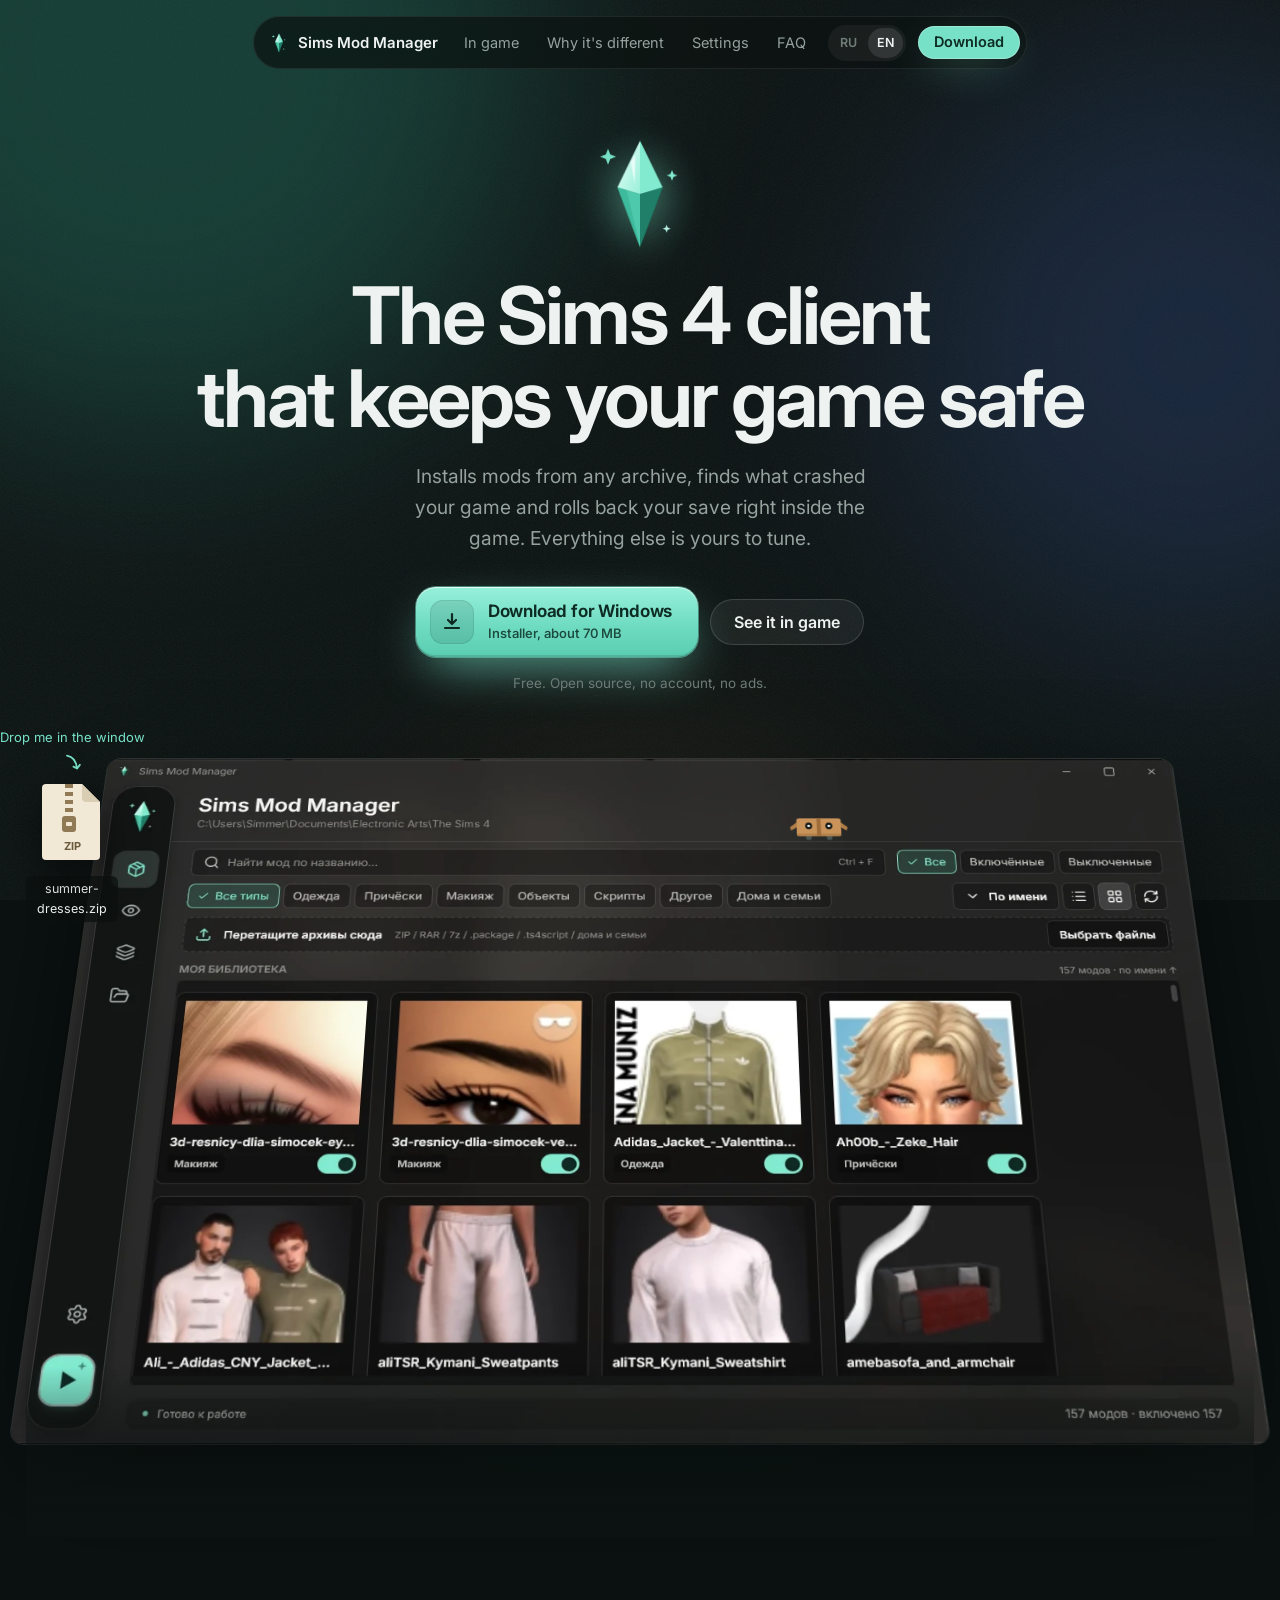
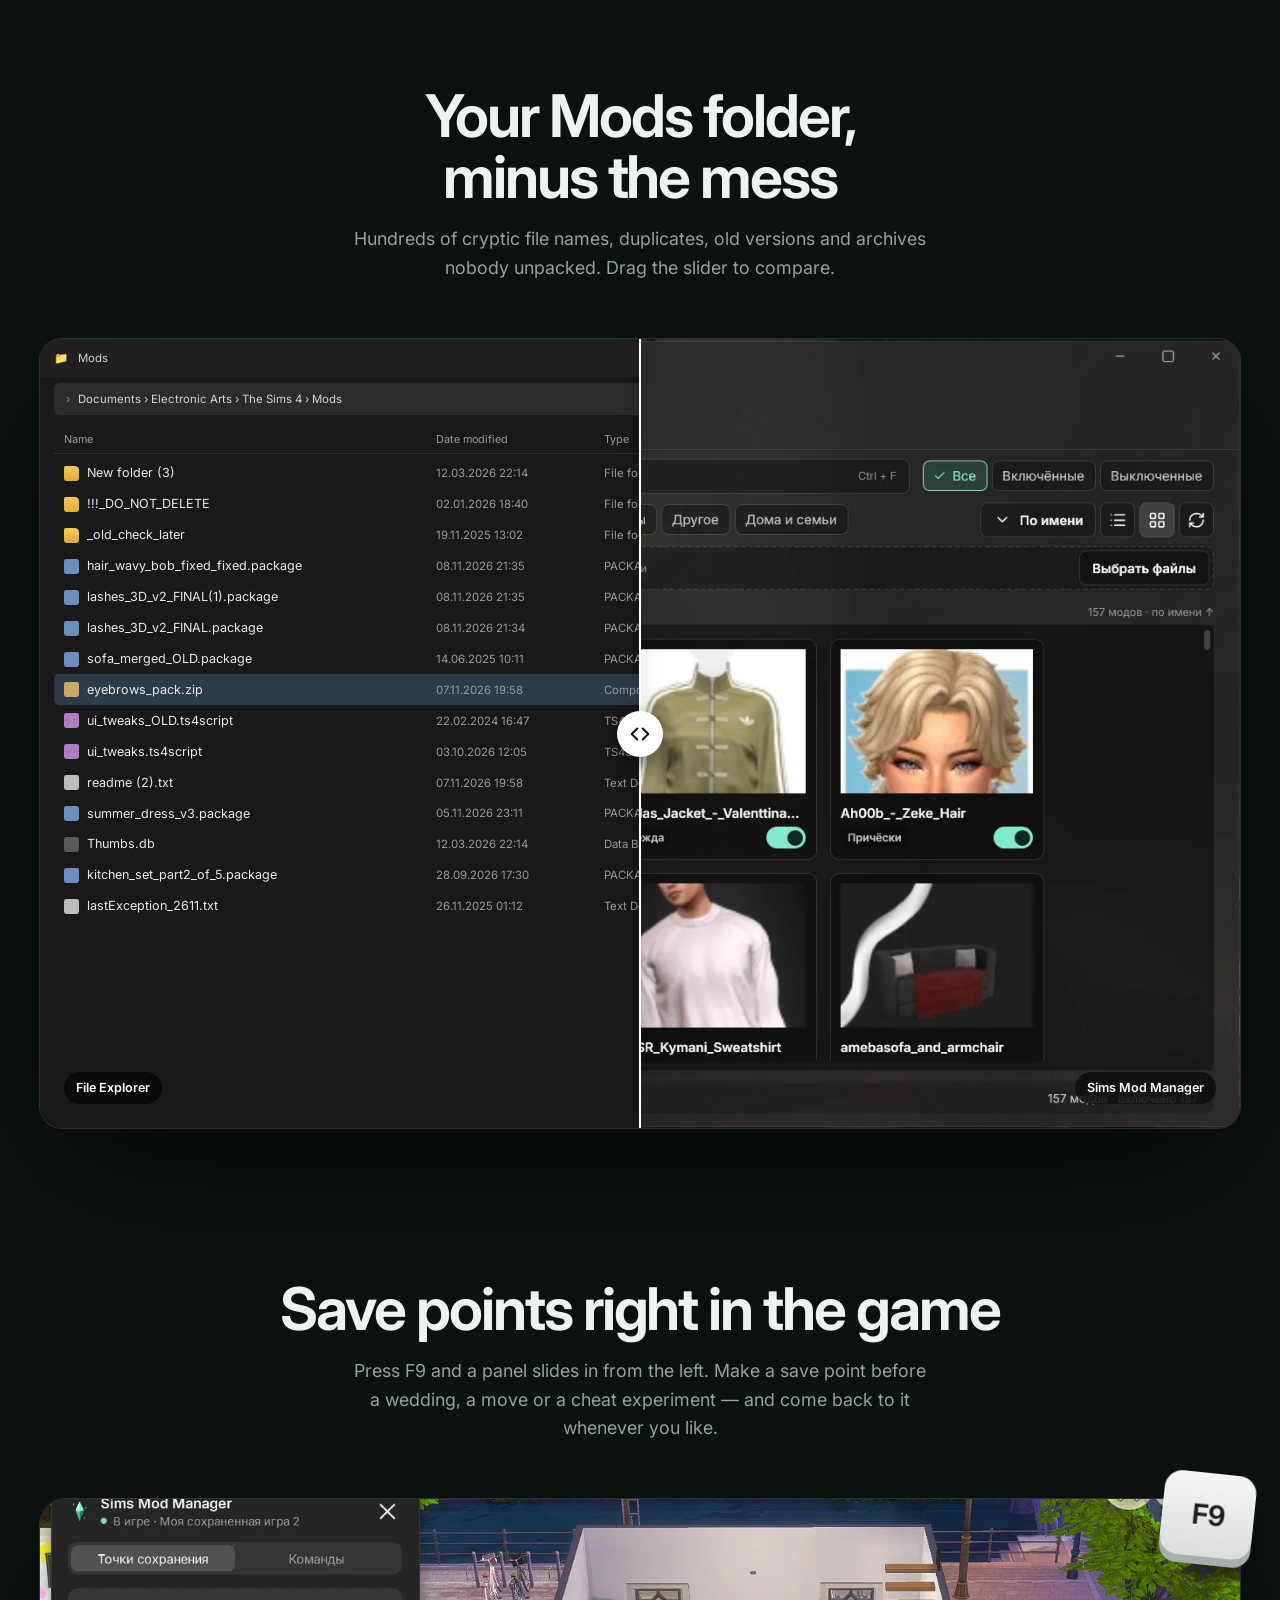
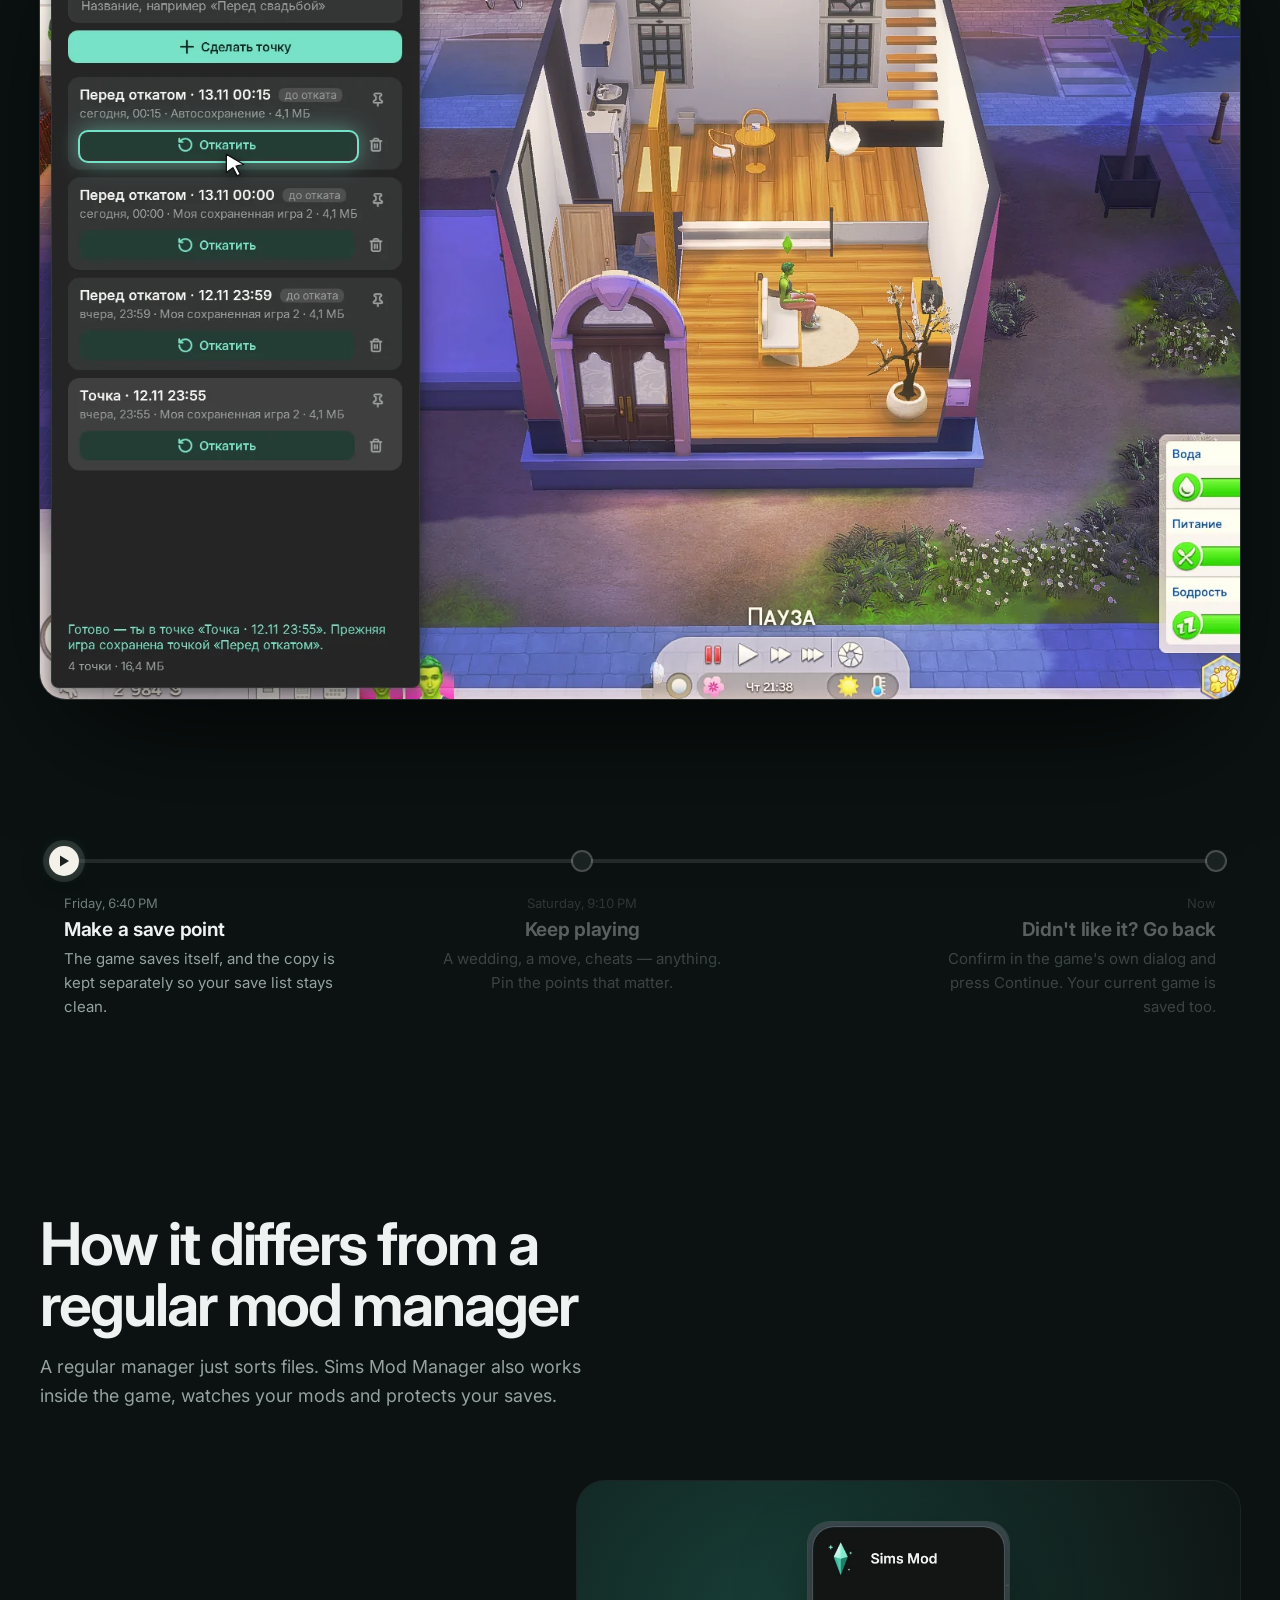
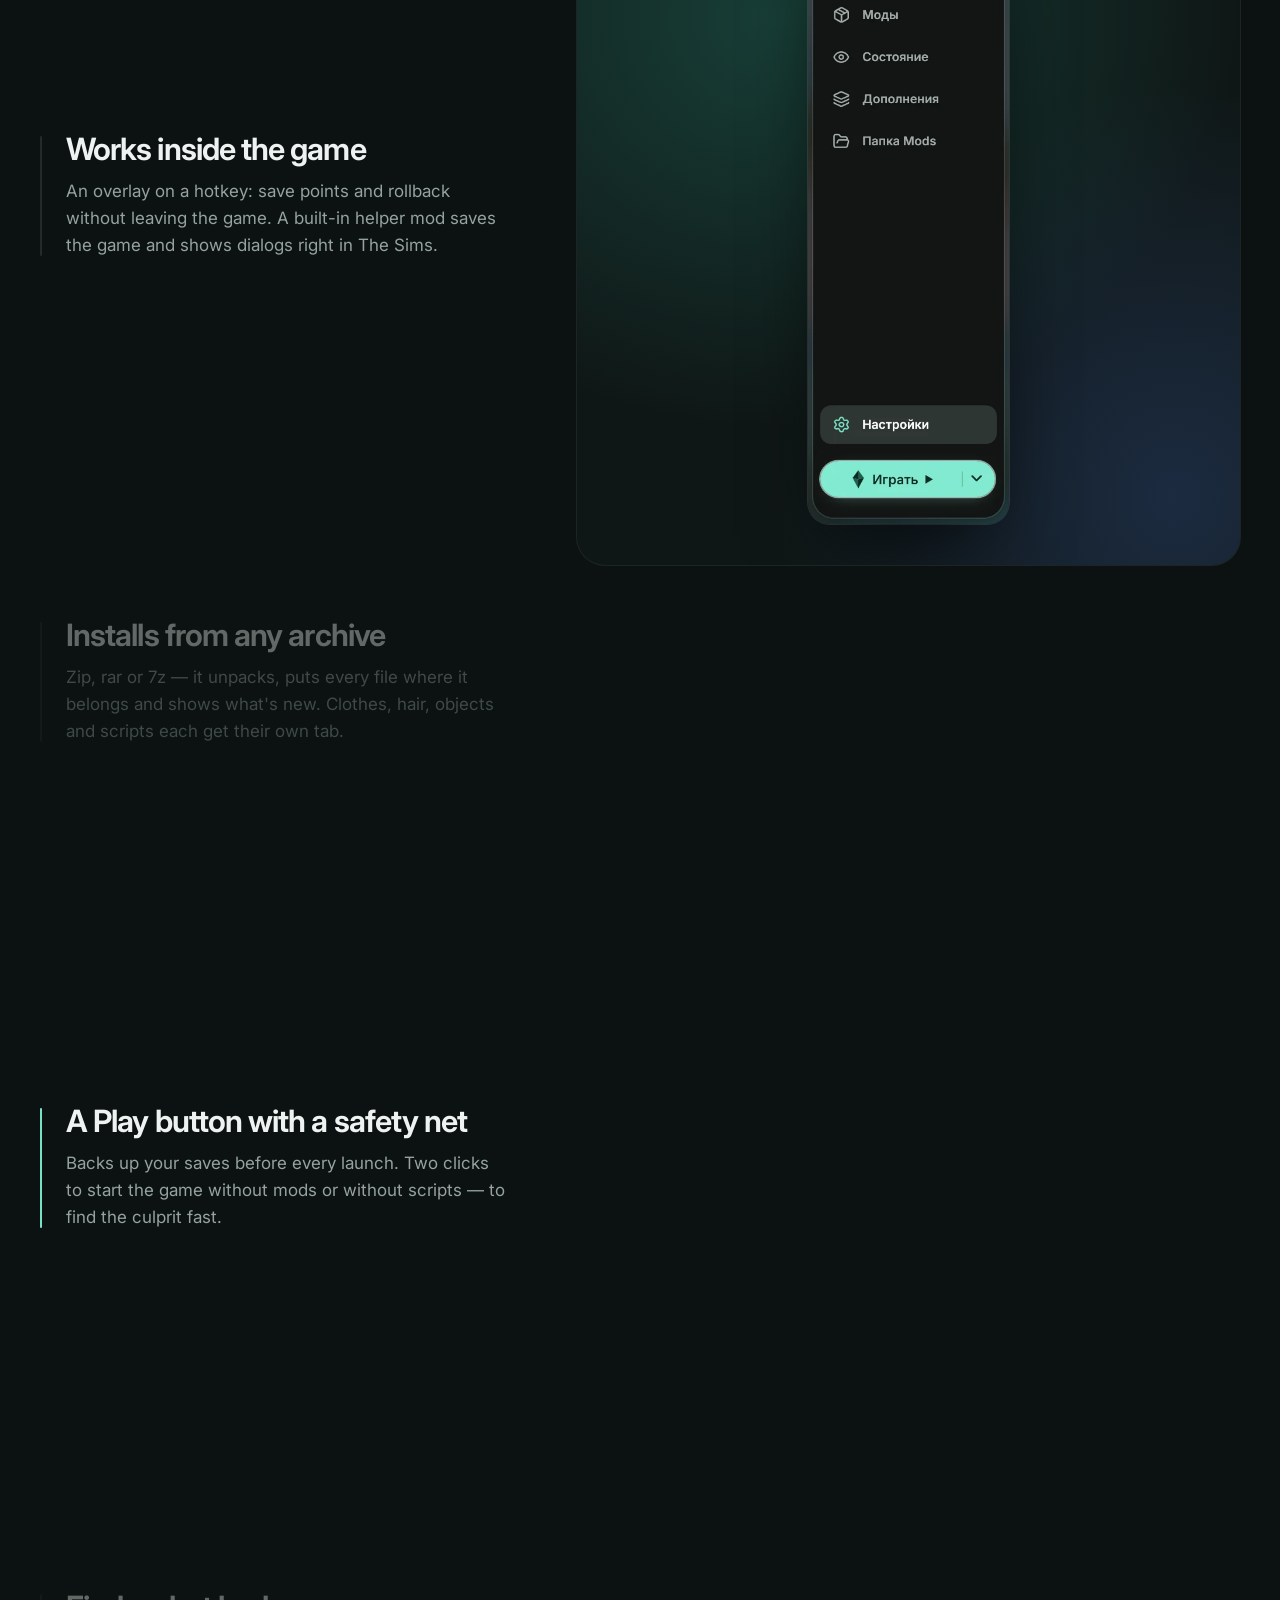
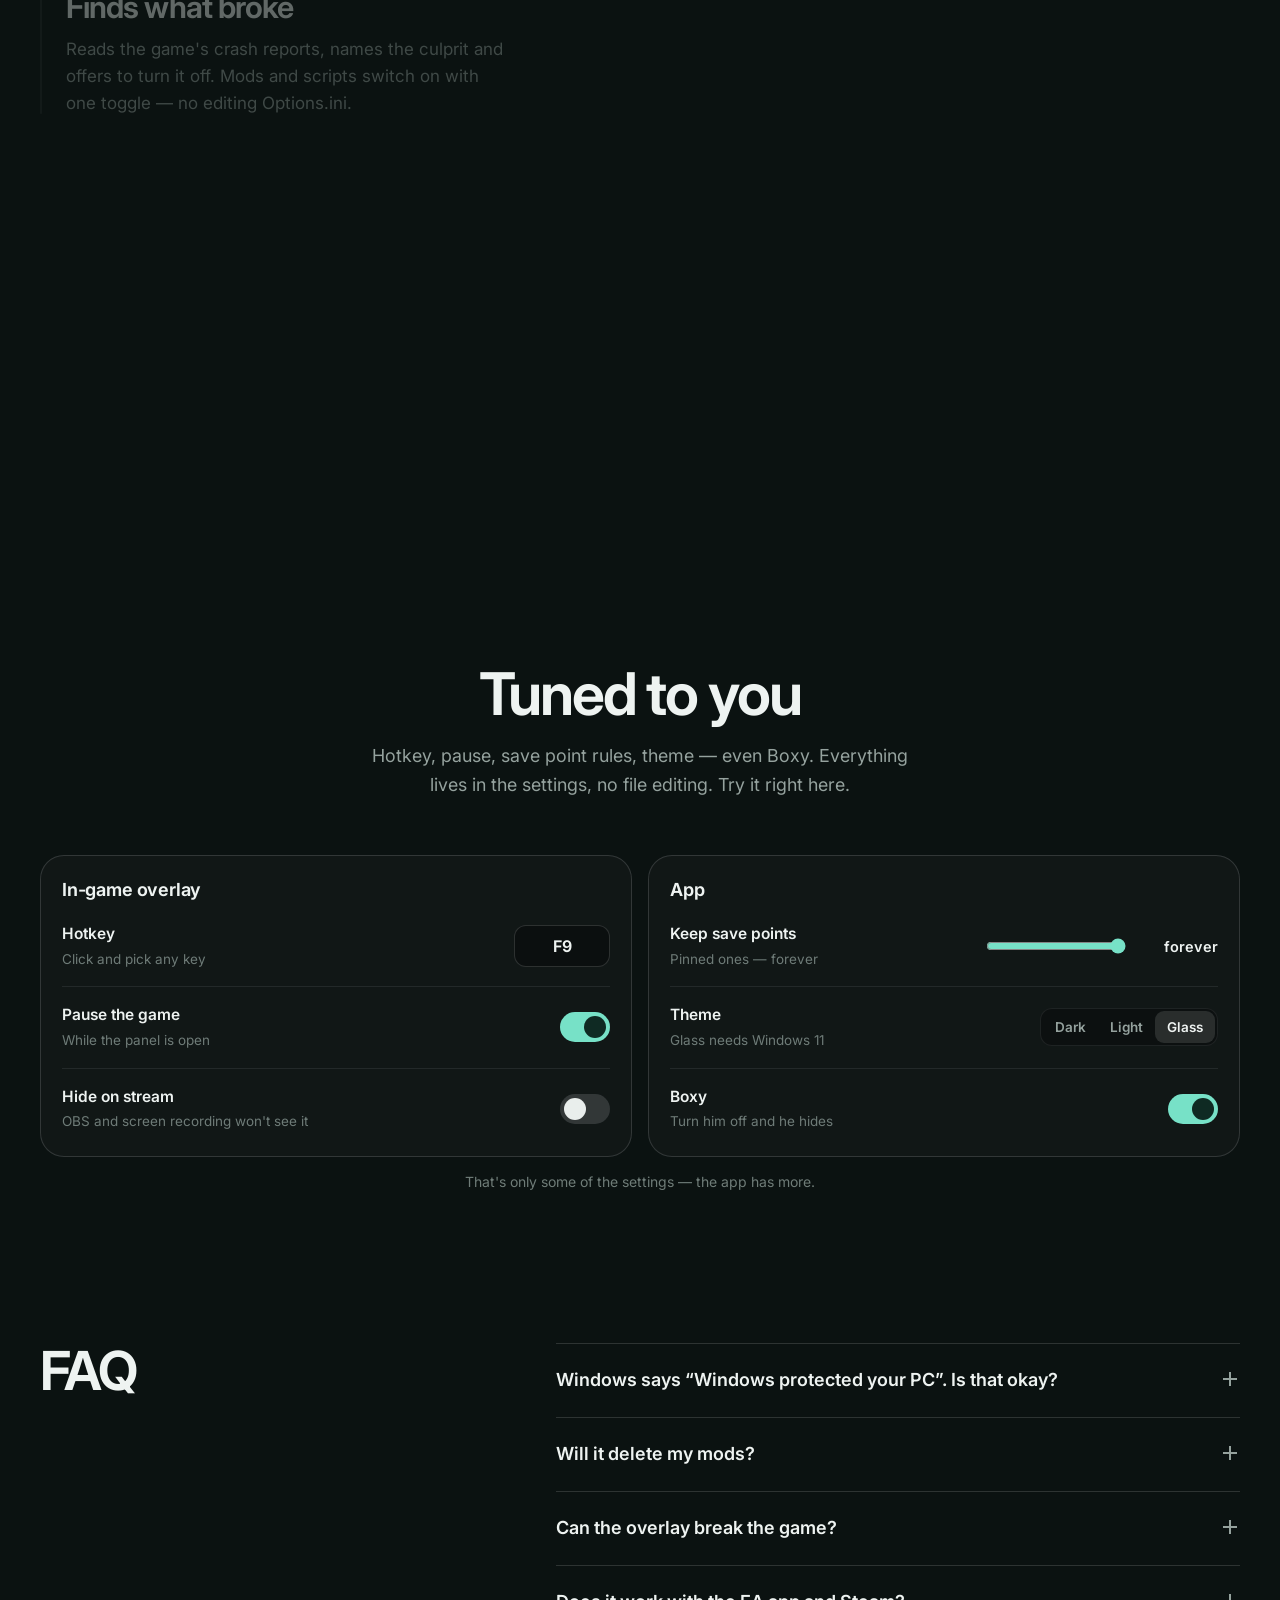
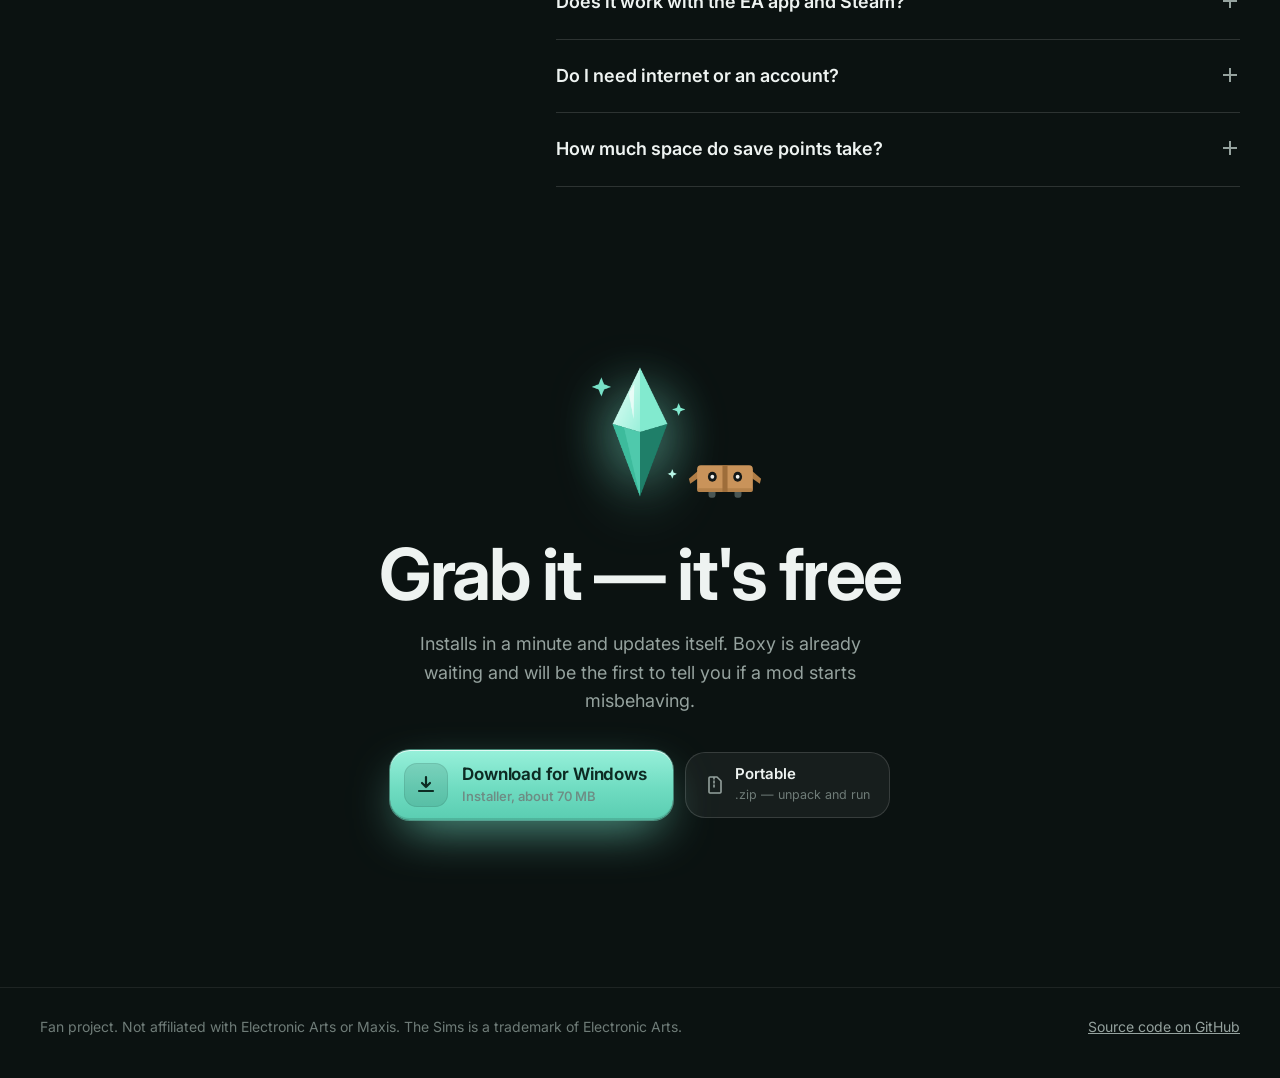
==== commit 46279199: "Сайт: логотип без подложки — только кристалл со свечением Co-Authored-By: Claude Opus 5.5 <noreply@a" ====
--- a/site/en/index.html
+++ b/site/en/index.html
@@ -59,7 +59,7 @@
 <main id="top">
   <section class="hero">
     <div class="wrap intro">
-      <div class="app-icon"><img src="../img/logo-512.webp" width="512" height="512" alt=""></div>
+      <div class="app-icon"><img src="../img/mark.webp" width="256" height="256" alt=""></div>
       <h1><span>The Sims 4 client</span> <span>that keeps your game safe</span></h1>
       <p class="lead">Installs mods from any archive, finds what crashed your game and rolls back your save right inside the game. Everything else is yours to tune.</p>
       <div class="actions">
@@ -268,7 +268,7 @@
   <section class="download" id="download" aria-labelledby="dl-h">
     <div class="wrap">
       <div class="scene">
-        <div class="crystal" id="crystal"><img src="../img/logo-512.webp" width="512" height="512" alt=""></div>
+        <div class="crystal" id="crystal"><img src="../img/mark.webp" width="256" height="256" alt=""></div>
         <div class="box-buddy" data-buddy><span class="bubble">Waiting for you!</span></div>
       </div>
       <h2 id="dl-h">Grab it — it&#x27;s free</h2>
--- a/site/style.css
+++ b/site/style.css
@@ -58,8 +58,9 @@
 
 /* ── Первый экран ── */
 .hero { padding: 132px 0 0; text-align: center; position: relative; }
-.app-icon { width: 76px; margin: 0 auto; perspective: 500px; }
-.app-icon img { width: 100%; border-radius: 20px; box-shadow: 0 18px 50px -12px rgba(119,225,199,.5); animation: icon-in 1.4s .1s var(--ease) both; }
+.app-icon { width: 124px; margin: 0 auto -10px; perspective: 500px; position: relative; }
+.app-icon::before { content: ""; position: absolute; inset: 10% 18%; border-radius: 50%; background: radial-gradient(closest-side, rgba(119,225,199,.38), transparent); filter: blur(18px); z-index: -1; }
+.app-icon img { width: 100%; display: block; filter: drop-shadow(0 10px 24px rgba(119,225,199,.35)); animation: icon-in 1.4s .1s var(--ease) both; }
 @keyframes icon-in { from { opacity: 0; transform: rotateY(-200deg) scale(.6); } to { opacity: 1; transform: none; } }
 .hero h1 { margin: 28px auto 0; font-size: clamp(40px, 6.2vw, 86px); text-wrap: balance; }
 @media (min-width: 640px) { .hero h1 span { display: block; } }
@@ -233,11 +234,12 @@
 /* Скачать */
 .download { padding: 170px 0 120px; text-align: center; }
 .download .scene { position: relative; width: 150px; margin: 0 auto 30px; }
-.download .crystal { width: 120px; margin: 0 auto; perspective: 600px; }
-.download .crystal img { width: 100%; border-radius: 30px; box-shadow: 0 20px 60px -10px rgba(119,225,199,.55); }
+.download .crystal { width: 150px; margin: 0 auto; perspective: 600px; position: relative; }
+.download .crystal::before { content: ""; position: absolute; inset: 8% 16%; border-radius: 50%; background: radial-gradient(closest-side, rgba(119,225,199,.42), transparent); filter: blur(22px); z-index: -1; }
+.download .crystal img { width: 100%; display: block; filter: drop-shadow(0 14px 30px rgba(119,225,199,.4)); }
 .download .crystal.spin img { animation: spin 1.3s var(--ease); }
 @keyframes spin { from { transform: rotateY(0); } to { transform: rotateY(360deg); } }
-.download .scene .box-buddy { width: 76px; left: 108px; bottom: -6px; }
+.download .scene .box-buddy { width: 76px; left: 122px; bottom: 6px; }
 .download h2 { font-size: clamp(40px, 5.6vw, 76px); }
 .download p { margin: 18px auto 0; color: var(--muted); max-width: 44ch; font-size: 18px; }
 .download .actions { margin-top: 34px; display: flex; gap: 12px; justify-content: center; flex-wrap: wrap; }
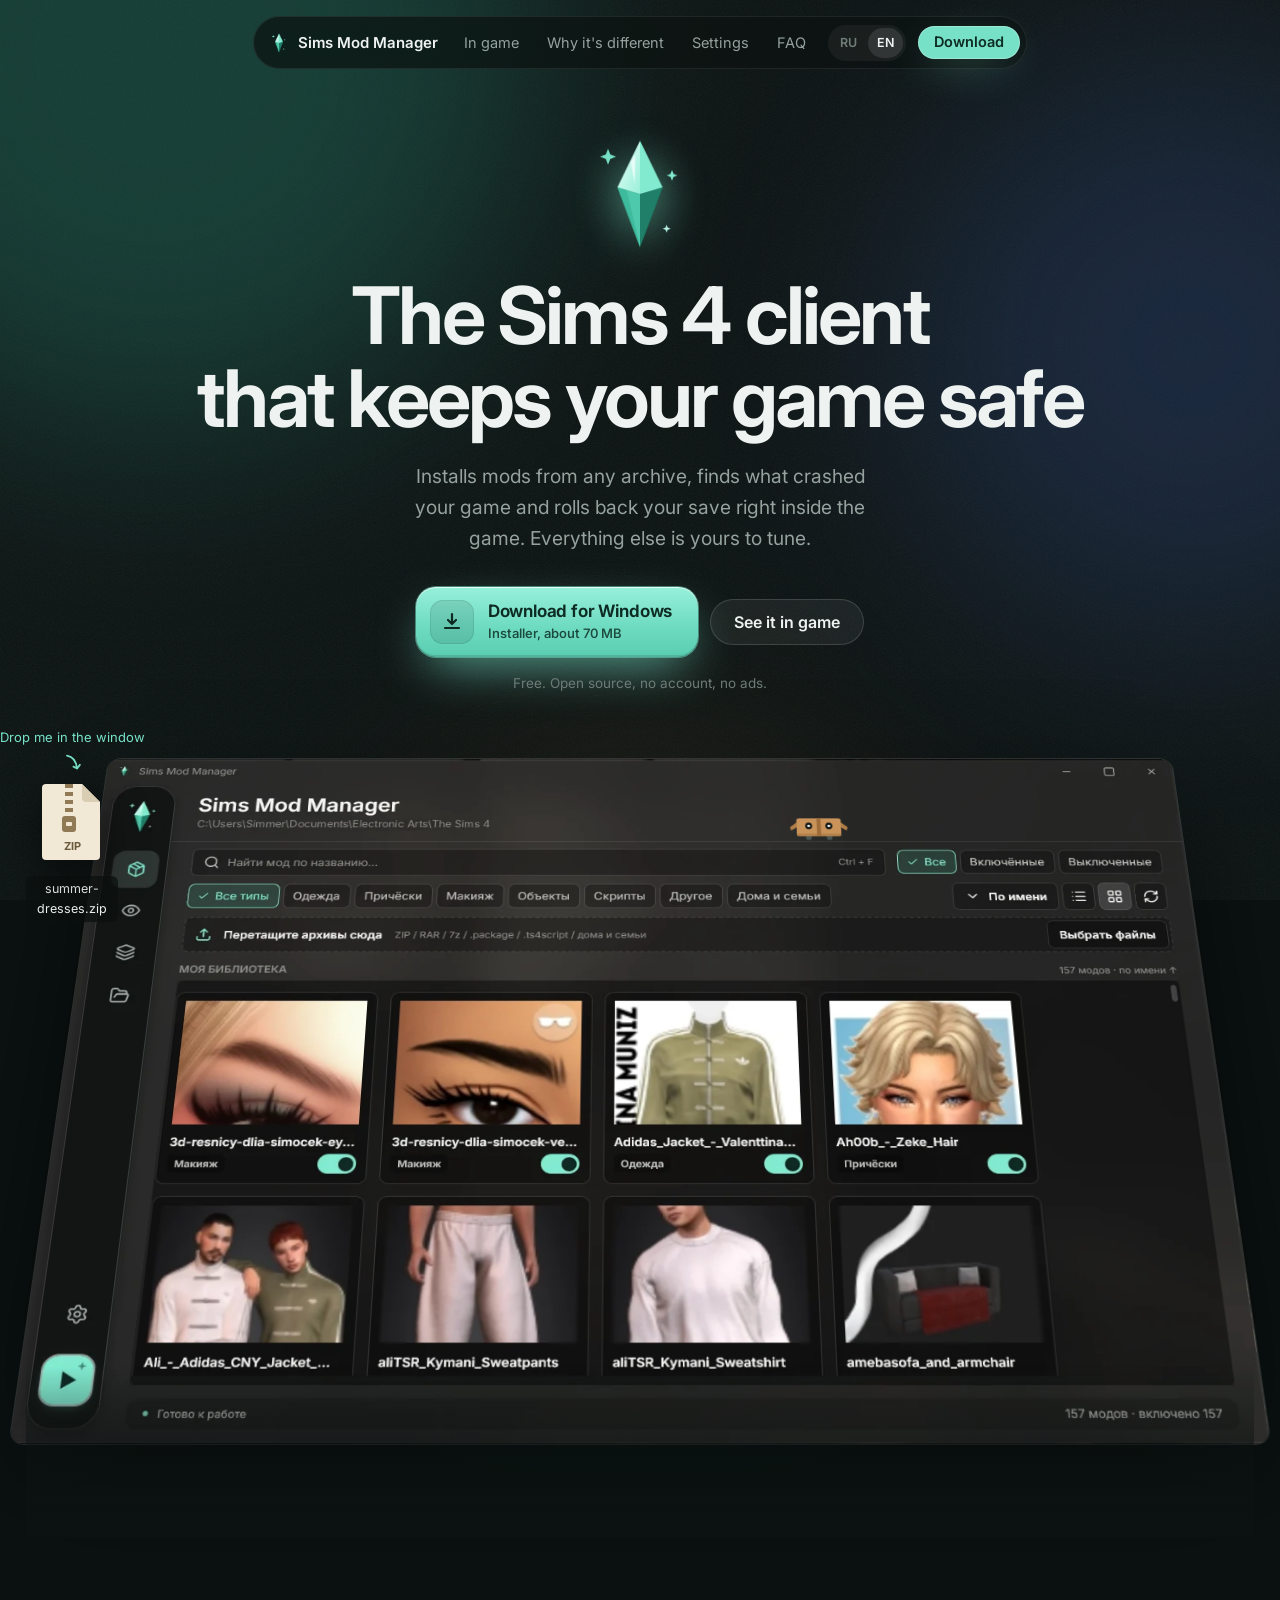
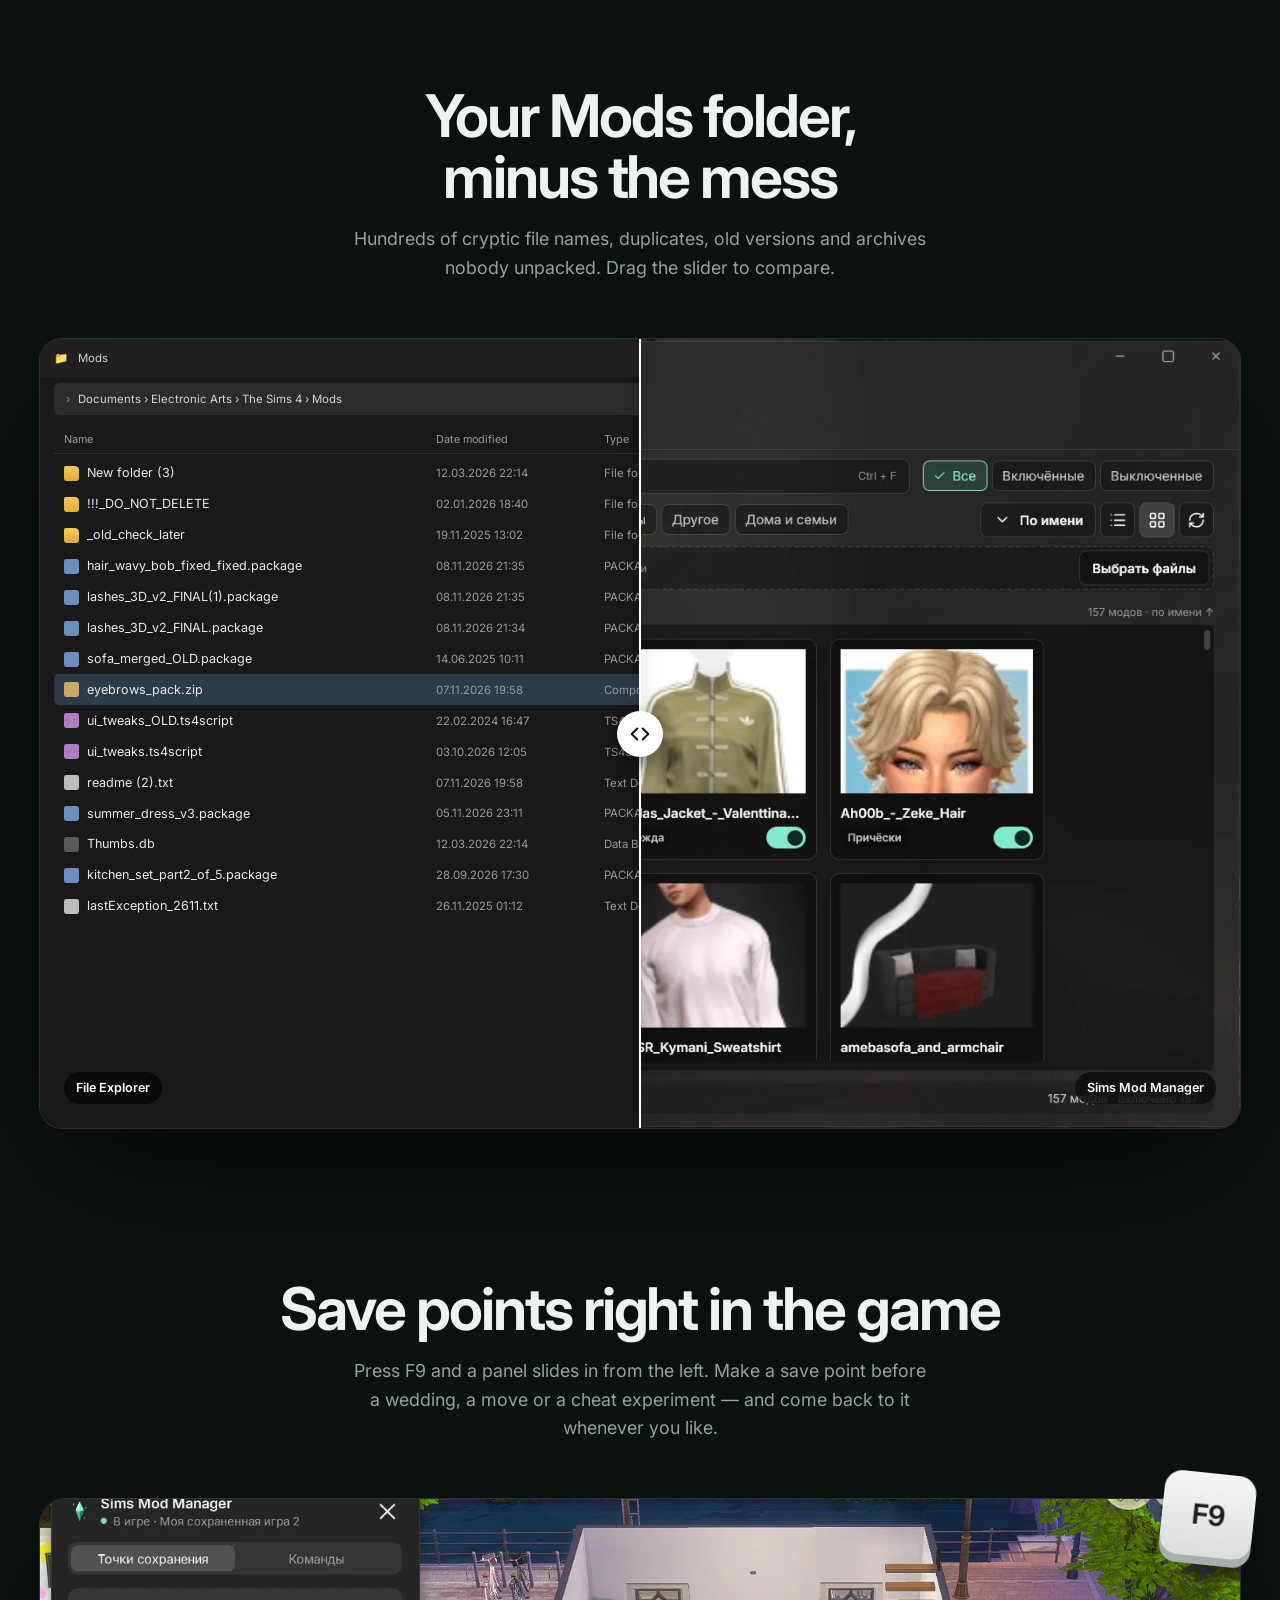
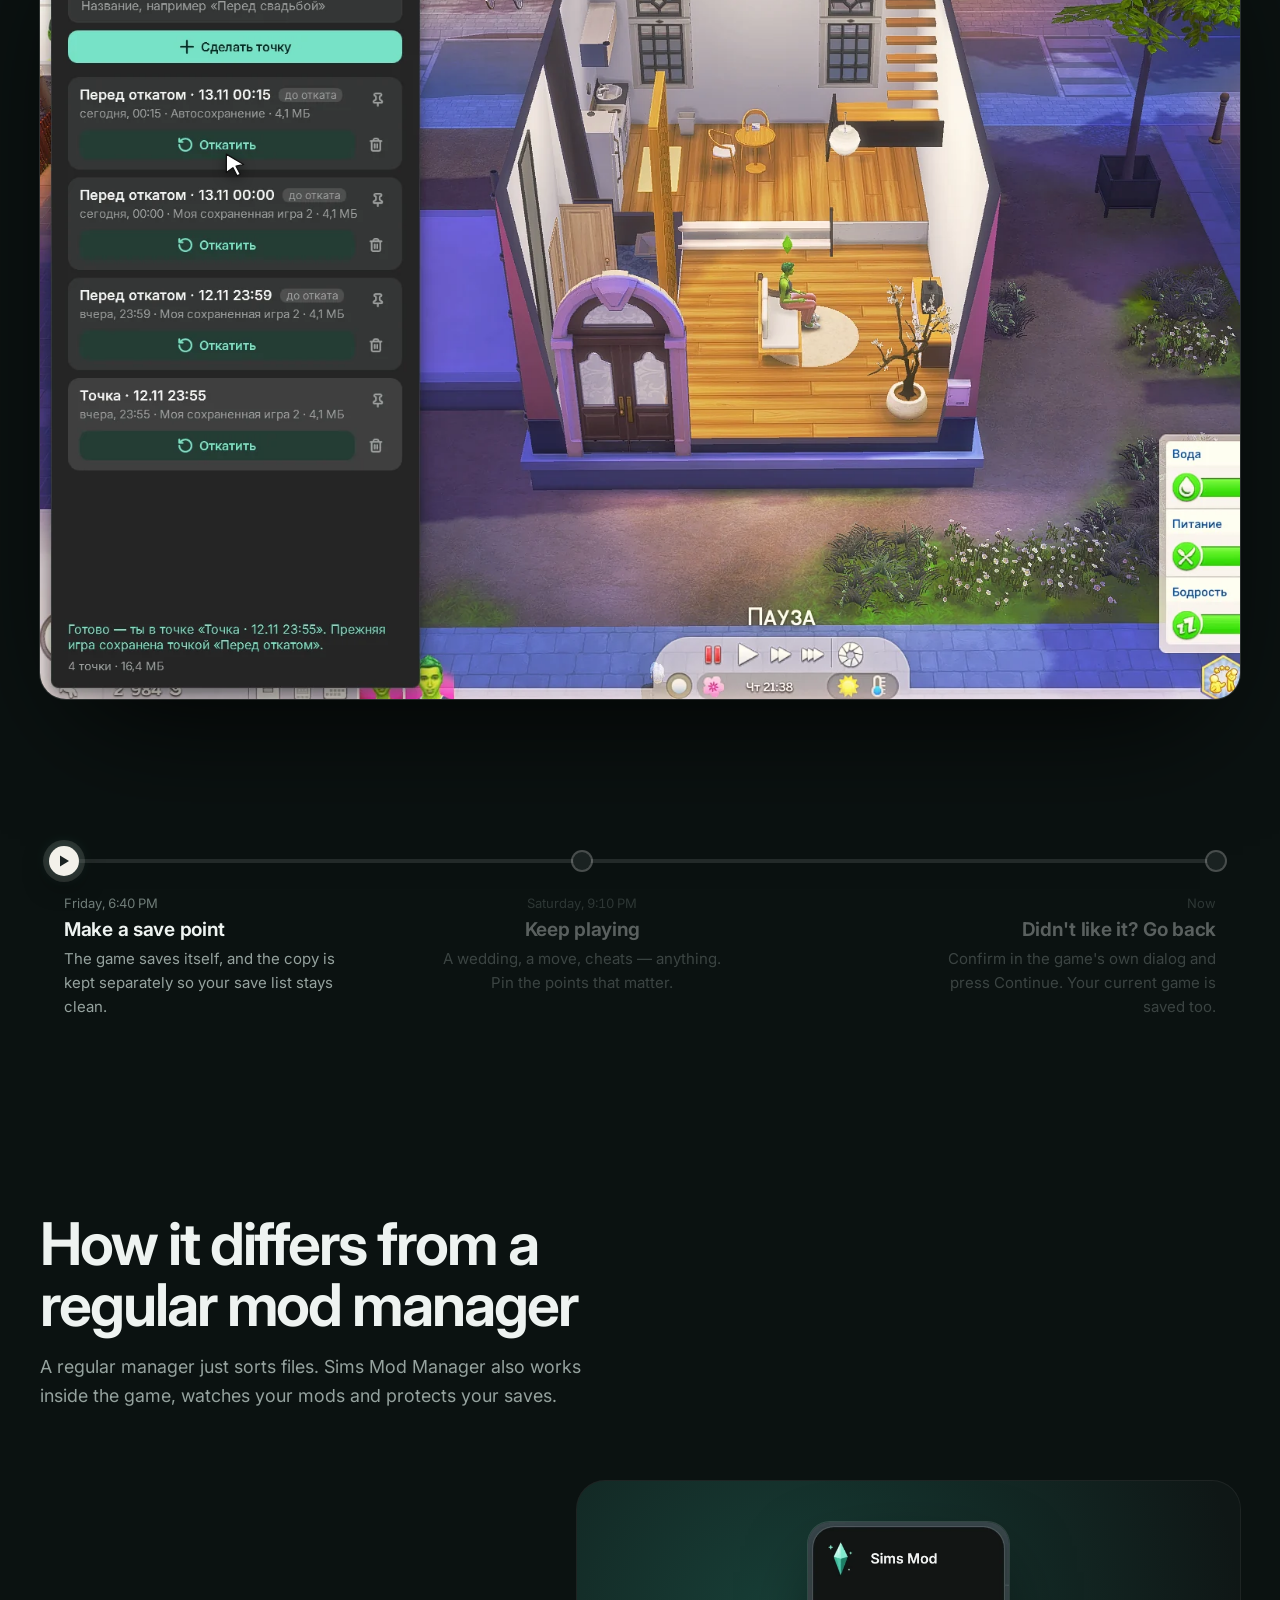
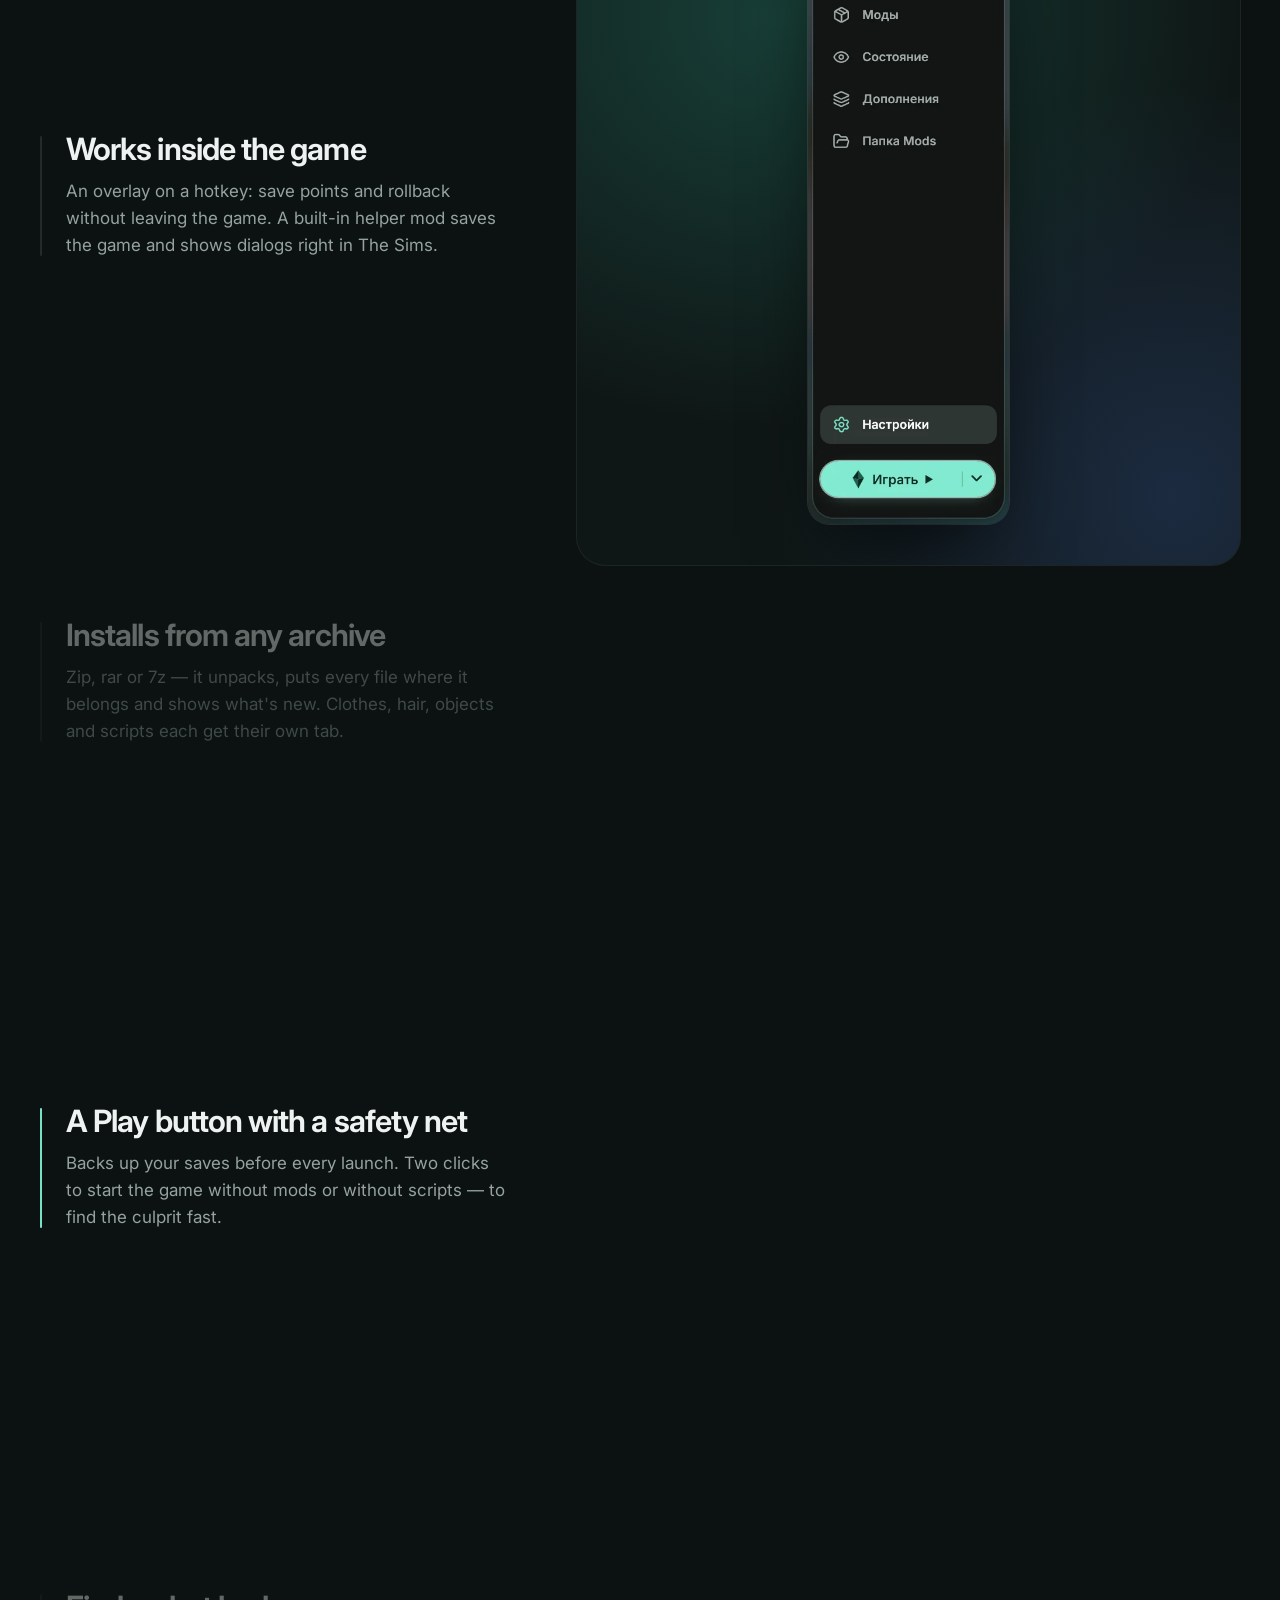
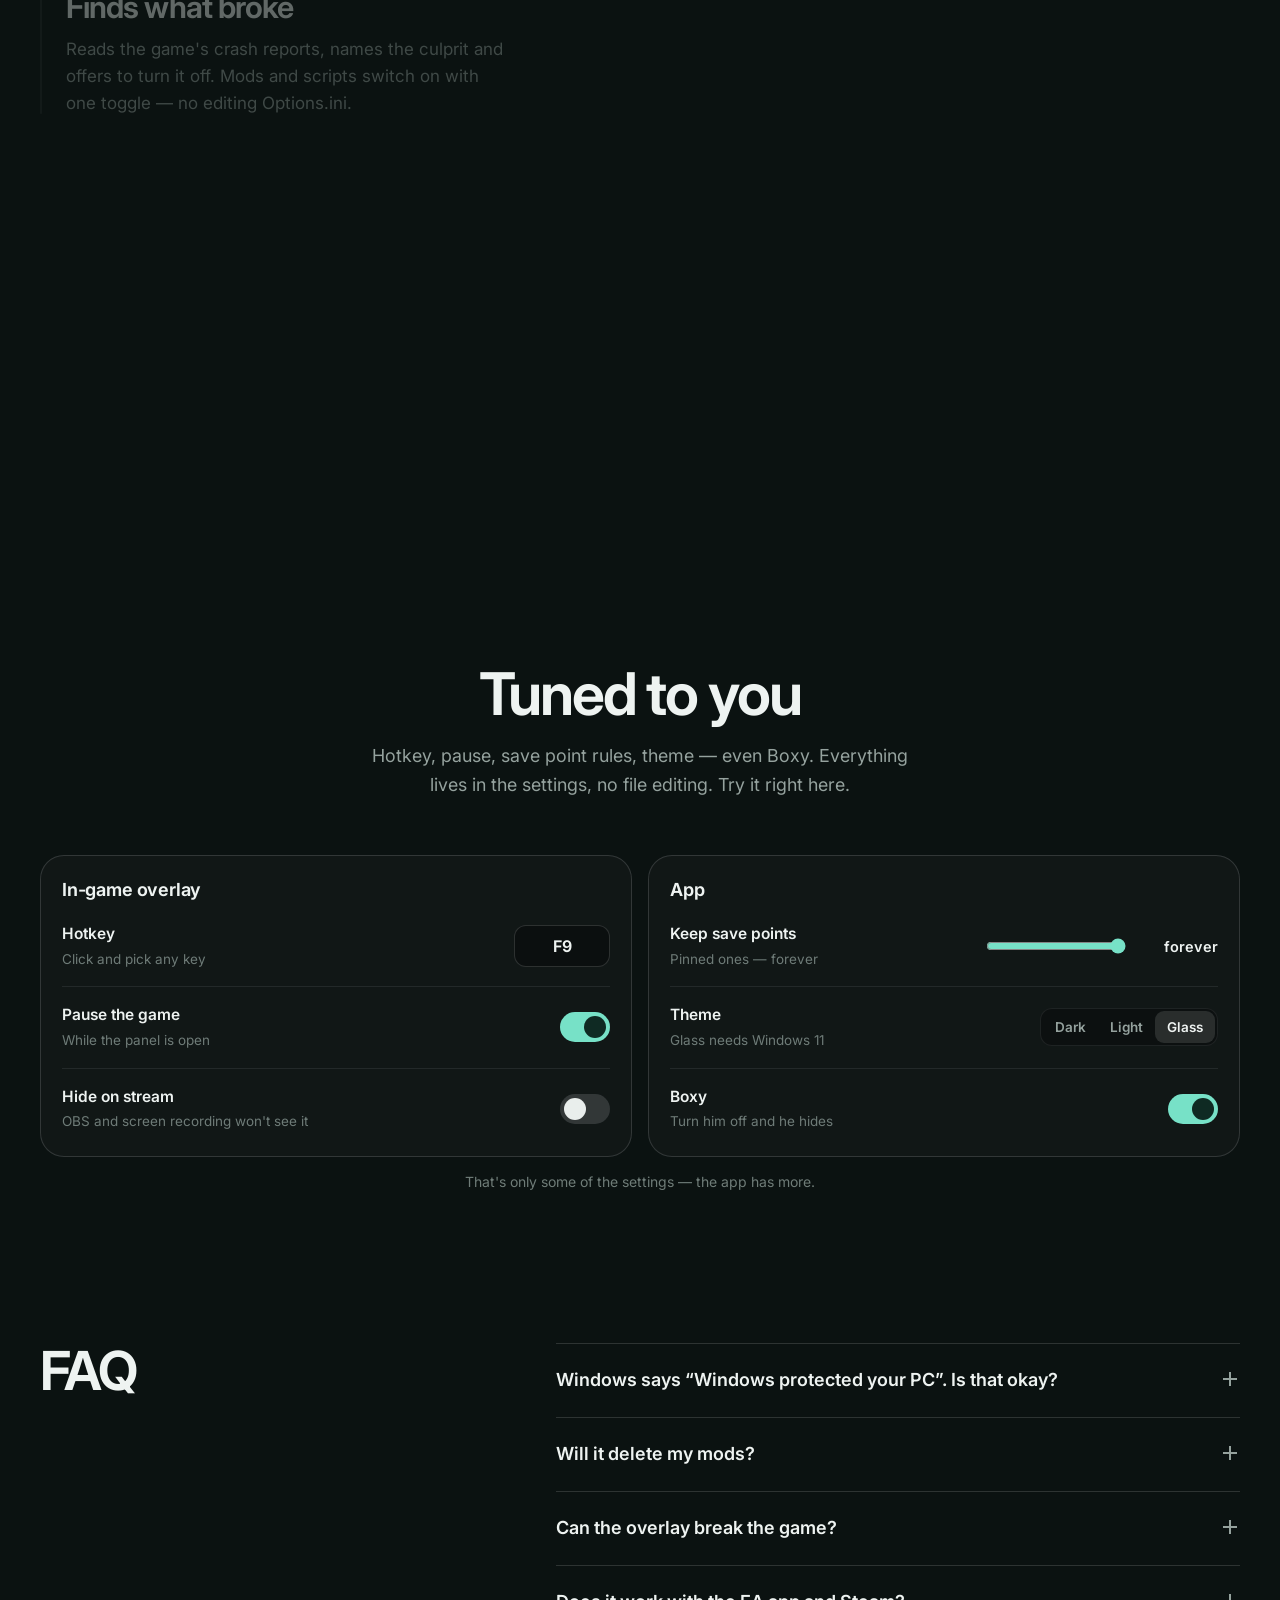
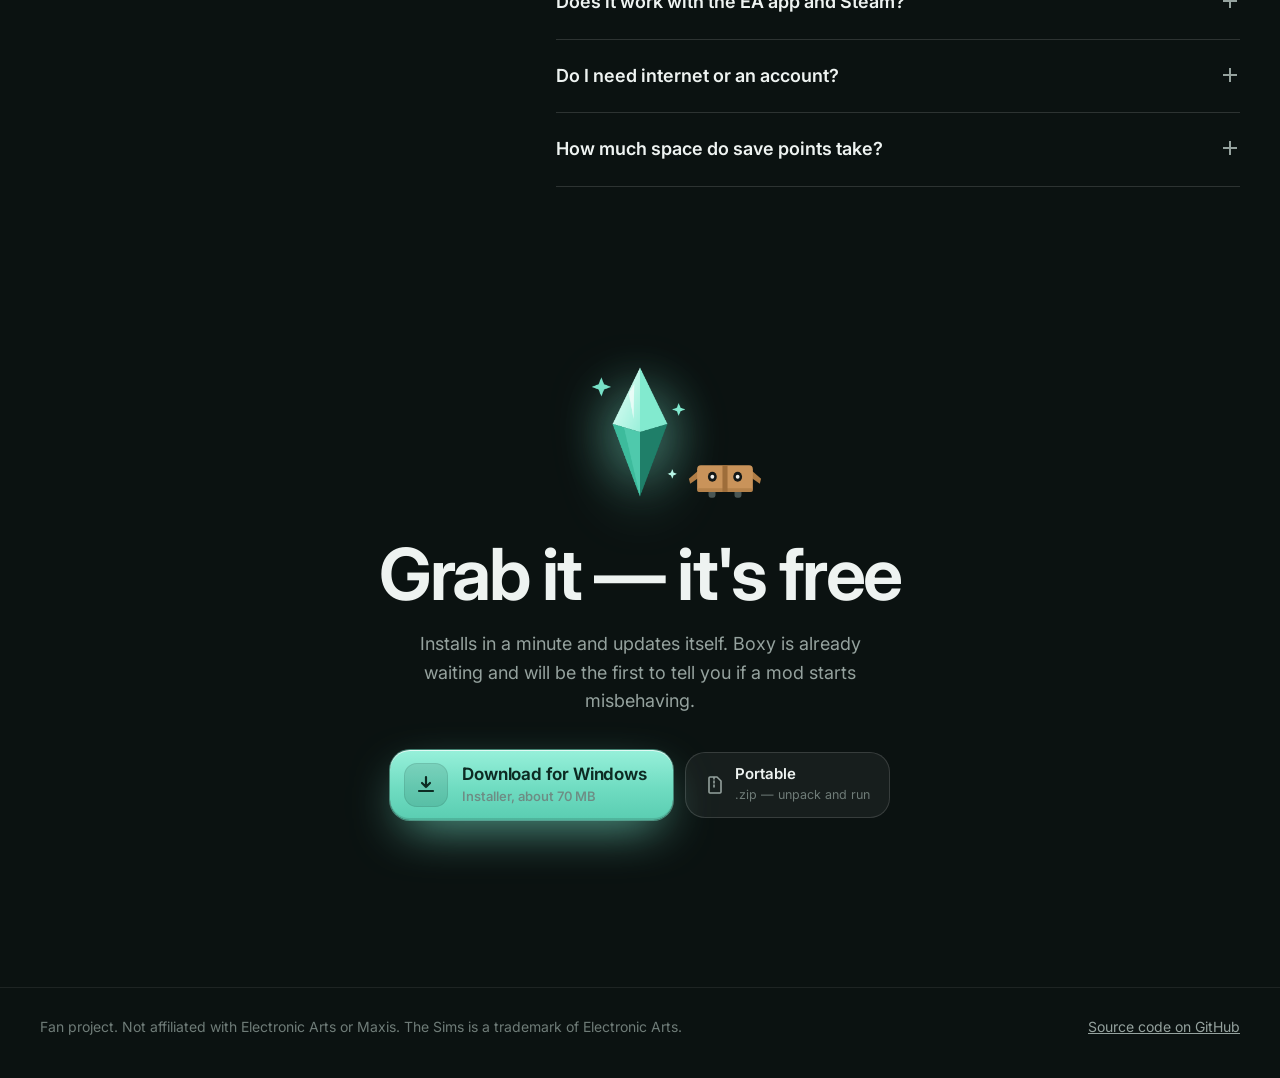
==== commit 2ffb83b2: "Сайт: на фоне изредка вспыхивают искорки, как у кристалла в логотипе Co-Authored-By: Claude Opus 5.5" ====
--- a/site/en/index.html
+++ b/site/en/index.html
@@ -25,6 +25,7 @@
 </head>
 <body>
 <div class="wallpaper" aria-hidden="true"><i></i><i></i><i></i></div>
+<div class="sky" id="sky" aria-hidden="true"></div>
 
 <template id="buddy-svg">
   <svg viewBox="0 -4 120 66" aria-hidden="true">
--- a/site/style.css
+++ b/site/style.css
@@ -401,3 +401,17 @@
   .range output { min-width: 0; }
   .hero h1 { font-size: 38px; }
 }
+
+/* ── Искорки, как у кристалла в логотипе: изредка вспыхивают на фоне ── */
+.sky { position: fixed; inset: 0; z-index: -1; pointer-events: none; overflow: hidden; }
+.sky .star { position: absolute; width: var(--s); height: var(--s); color: var(--mint); opacity: 0;
+  animation: twinkle var(--d) var(--delay) ease-in-out infinite; filter: drop-shadow(0 0 6px rgba(119,225,199,.7)); }
+.sky .star.white { color: #EAFBF6; filter: drop-shadow(0 0 6px rgba(255,255,255,.6)); }
+.sky .star svg { width: 100%; height: 100%; display: block; }
+@keyframes twinkle {
+  0%, 62%, 100% { opacity: 0; transform: scale(.2) rotate(0deg); }
+  72% { opacity: var(--o); transform: scale(1) rotate(20deg); }
+  80% { opacity: calc(var(--o) * .55); transform: scale(.75) rotate(32deg); }
+  88% { opacity: var(--o); transform: scale(.95) rotate(40deg); }
+}
+@media (prefers-reduced-motion: reduce) { .sky { display: none; } }
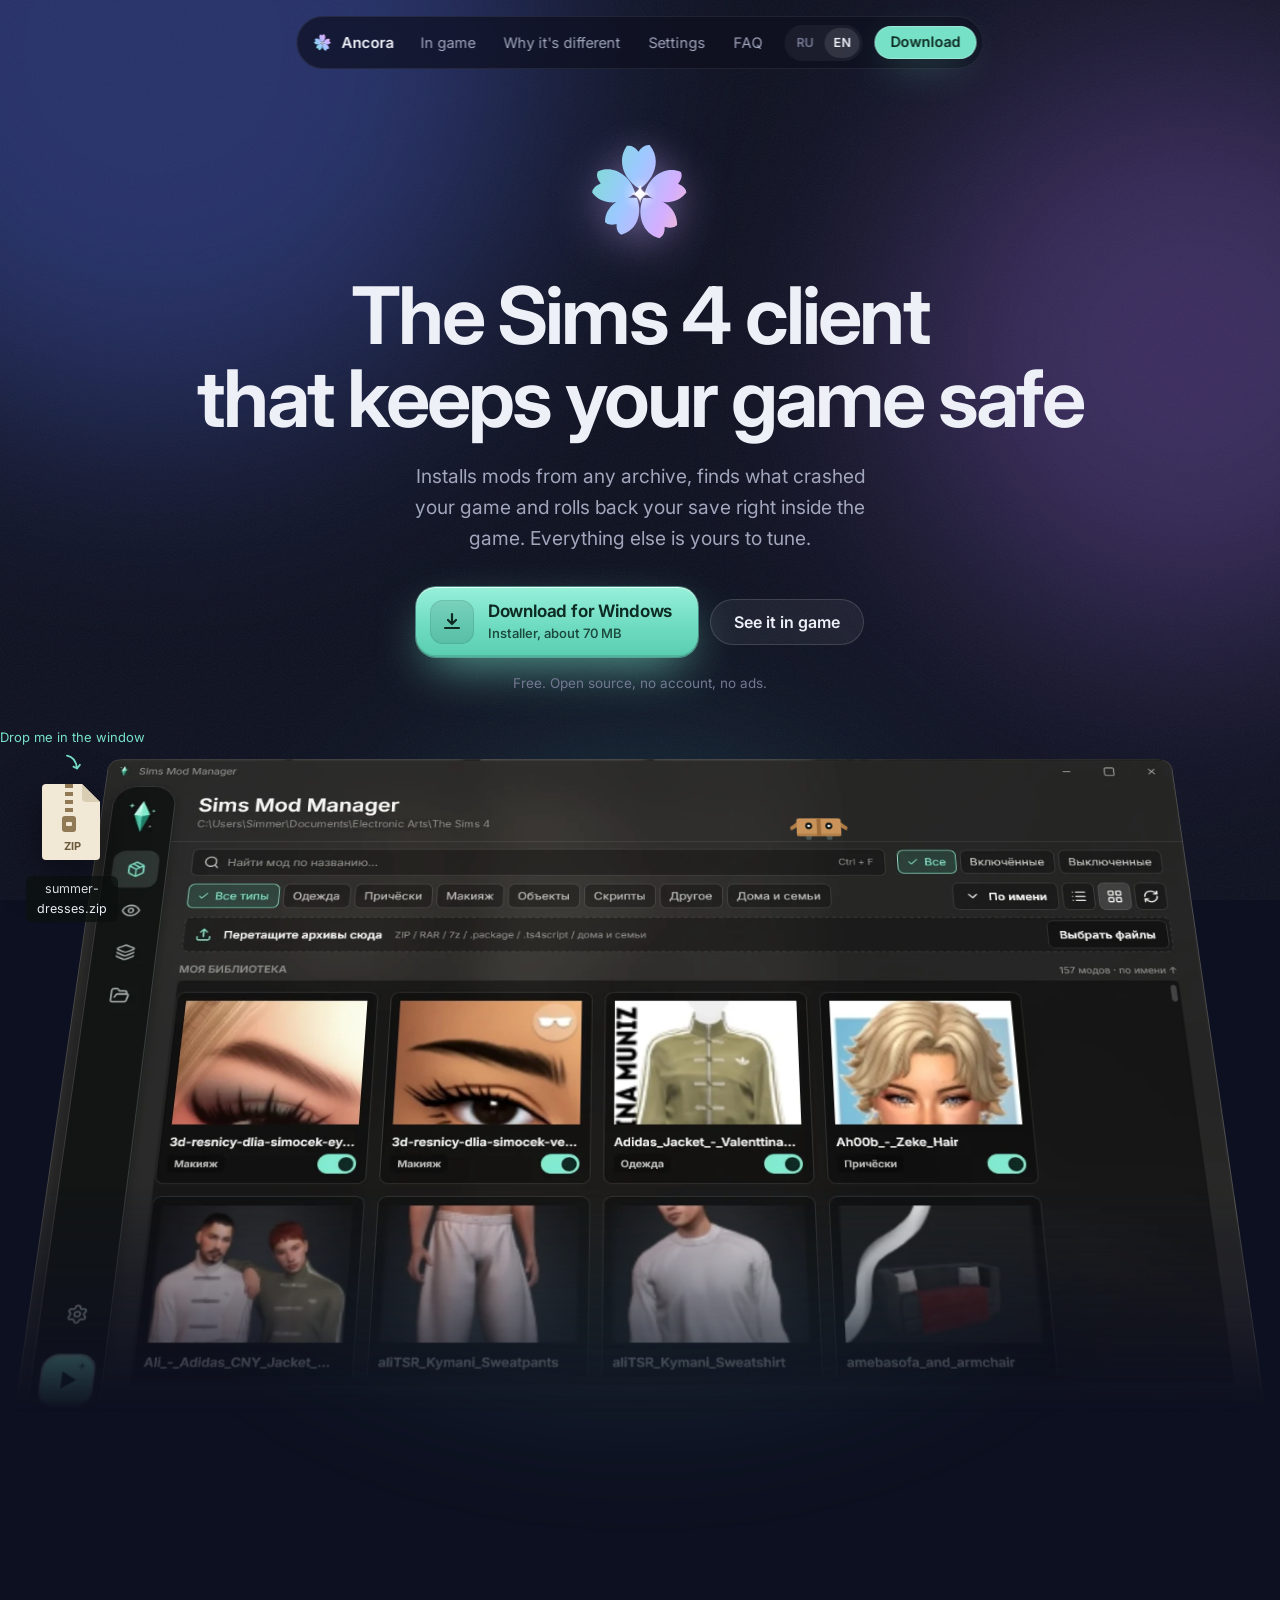
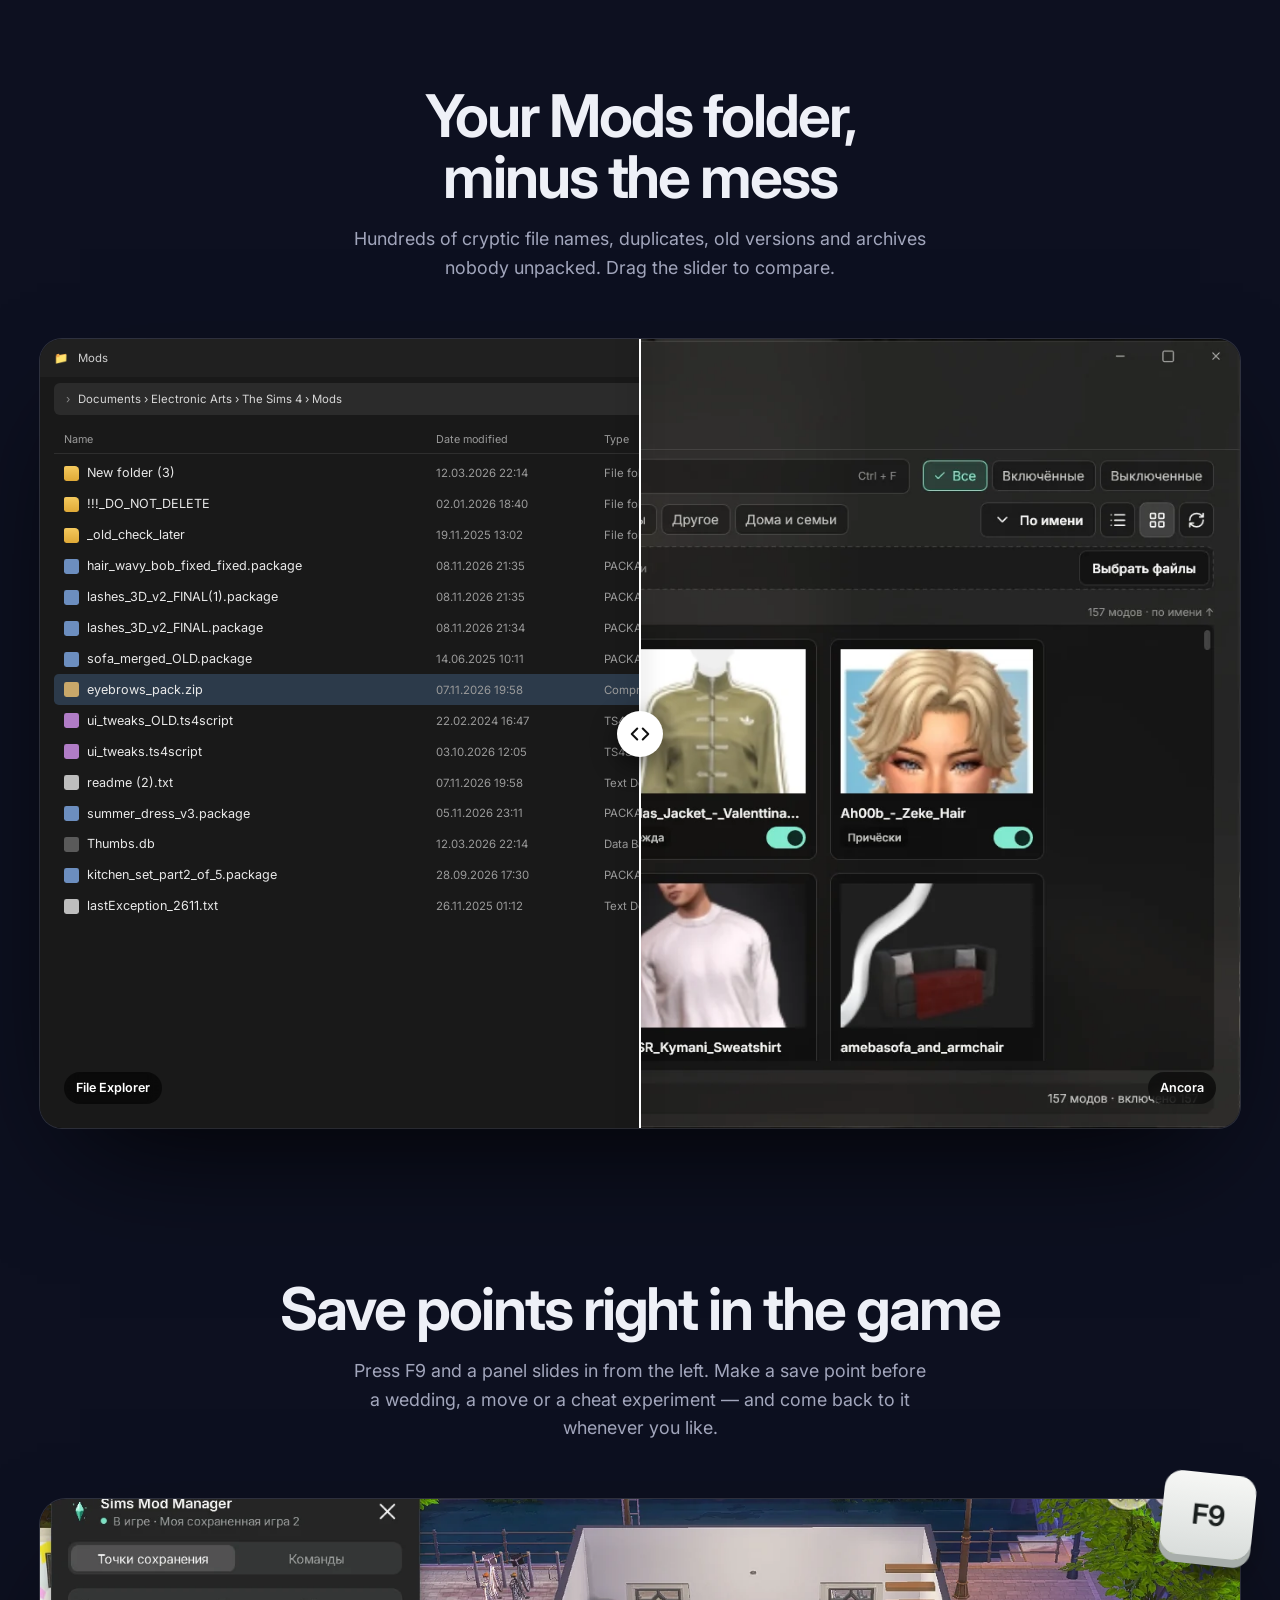
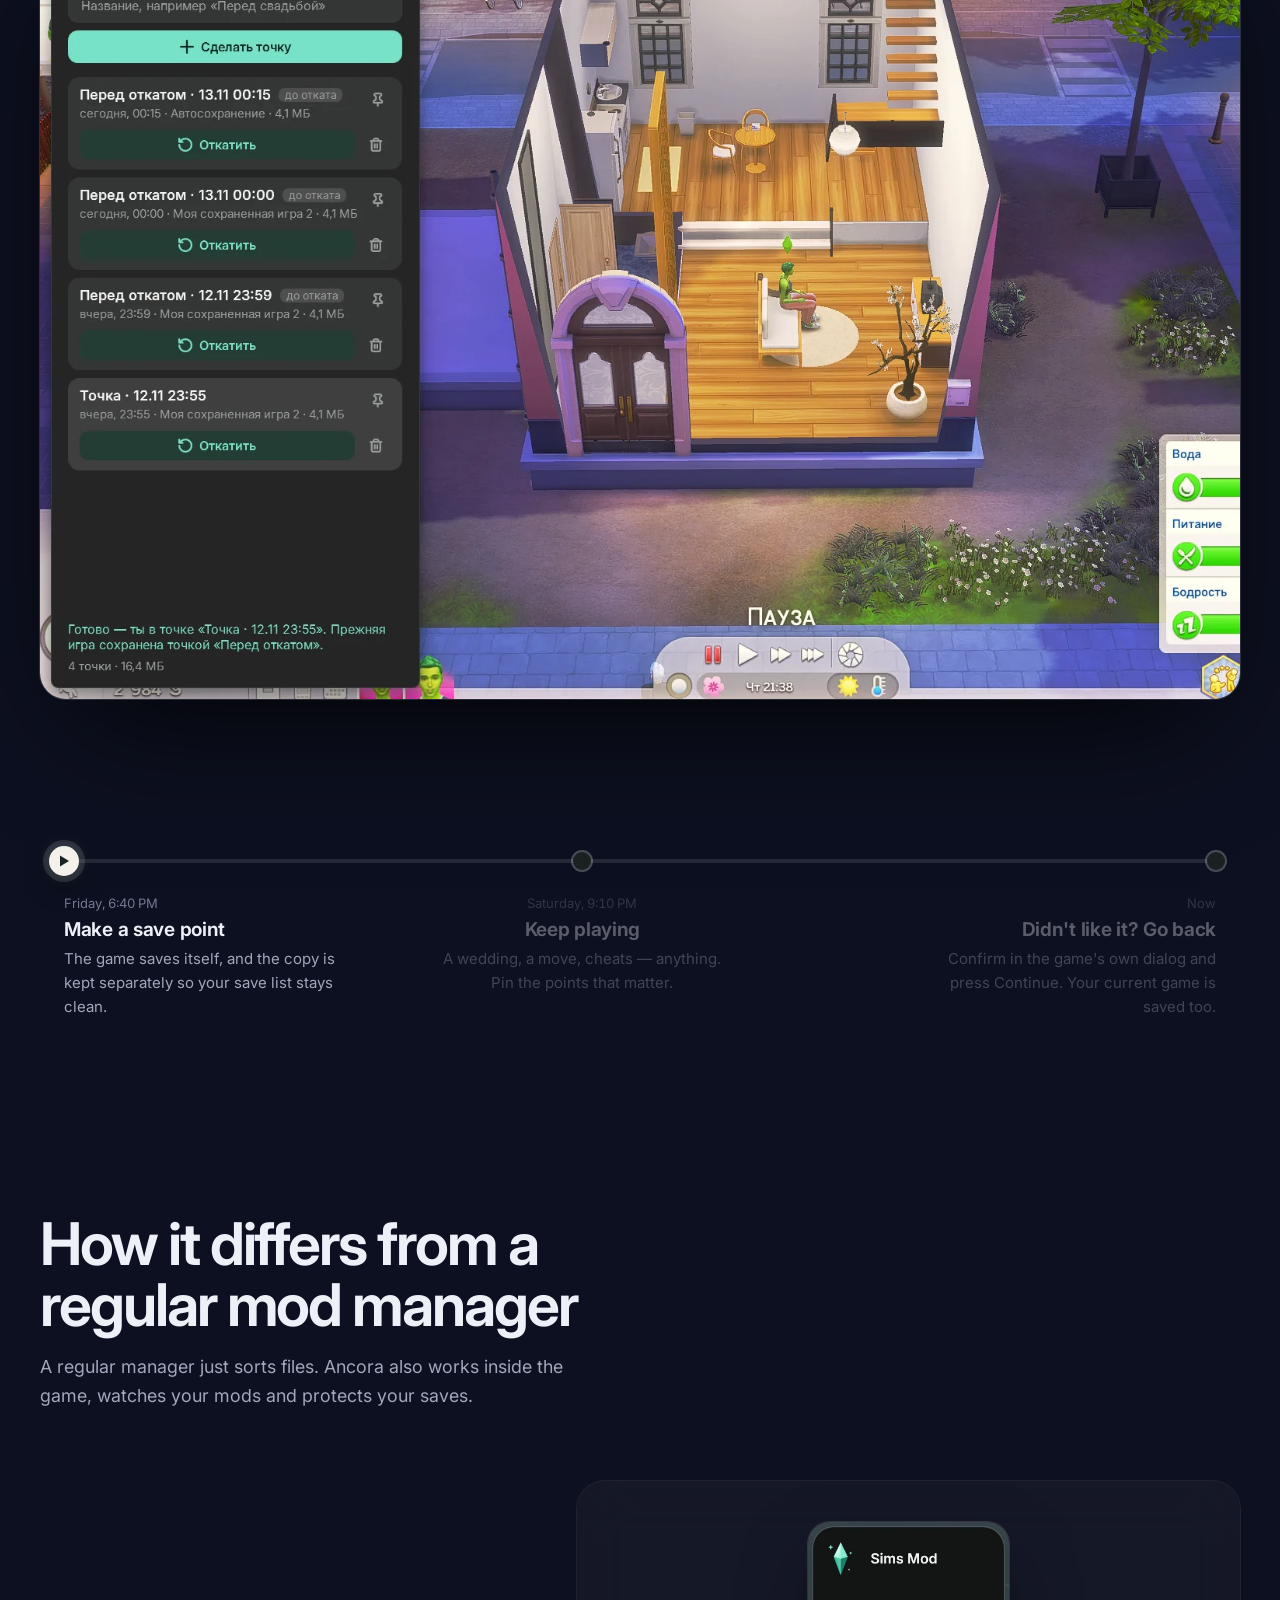
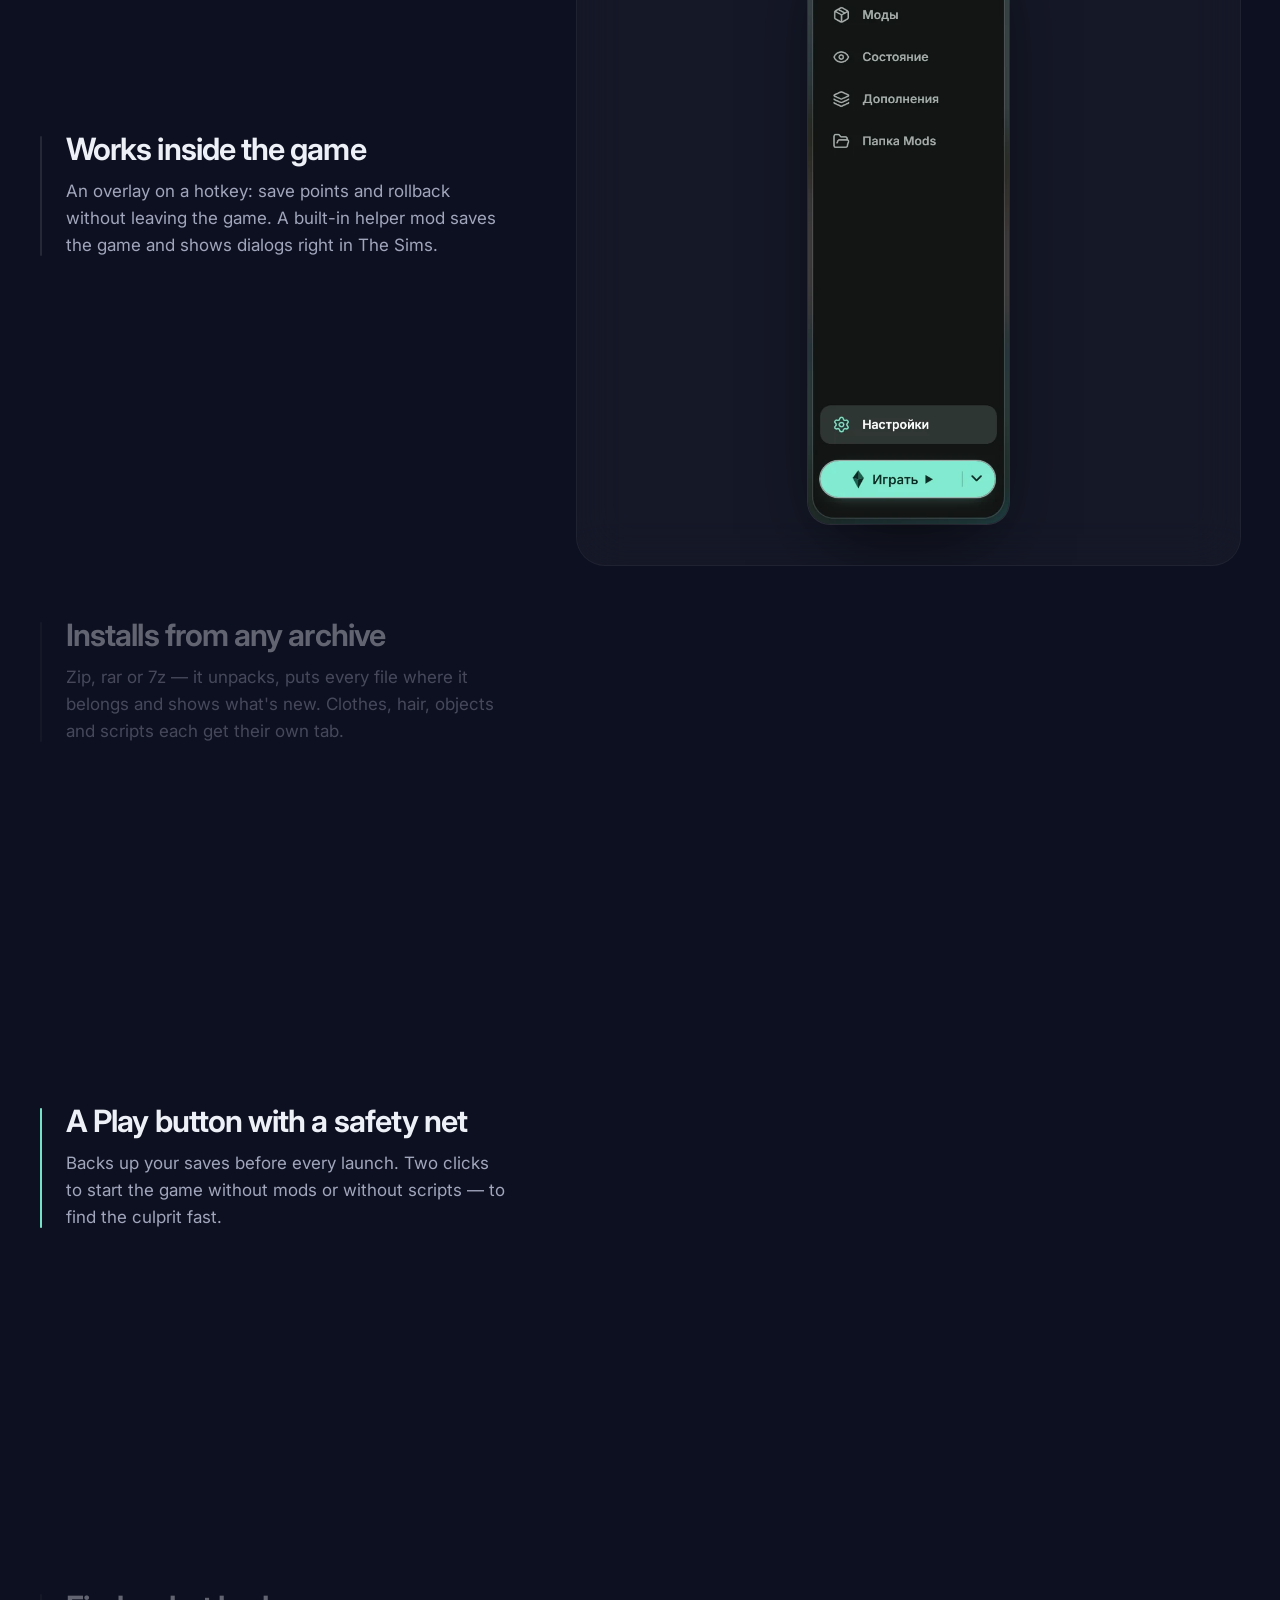
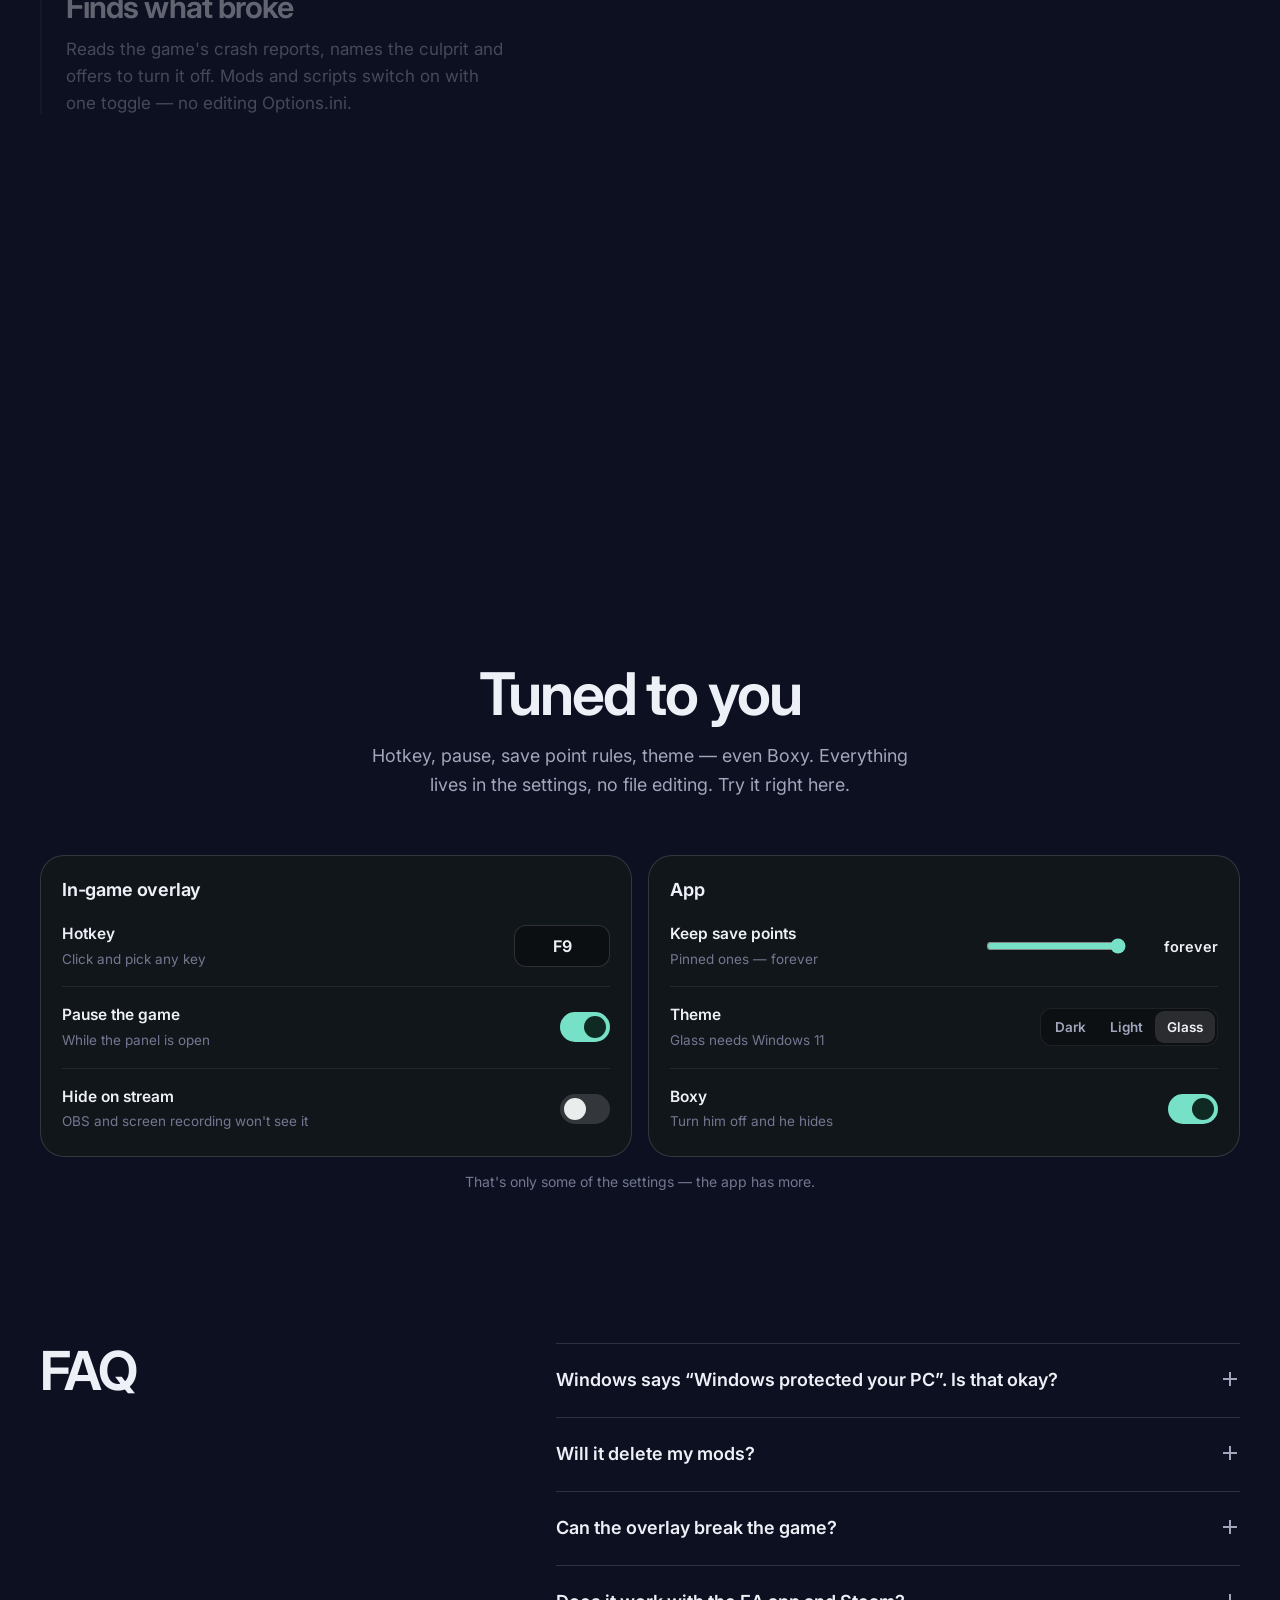
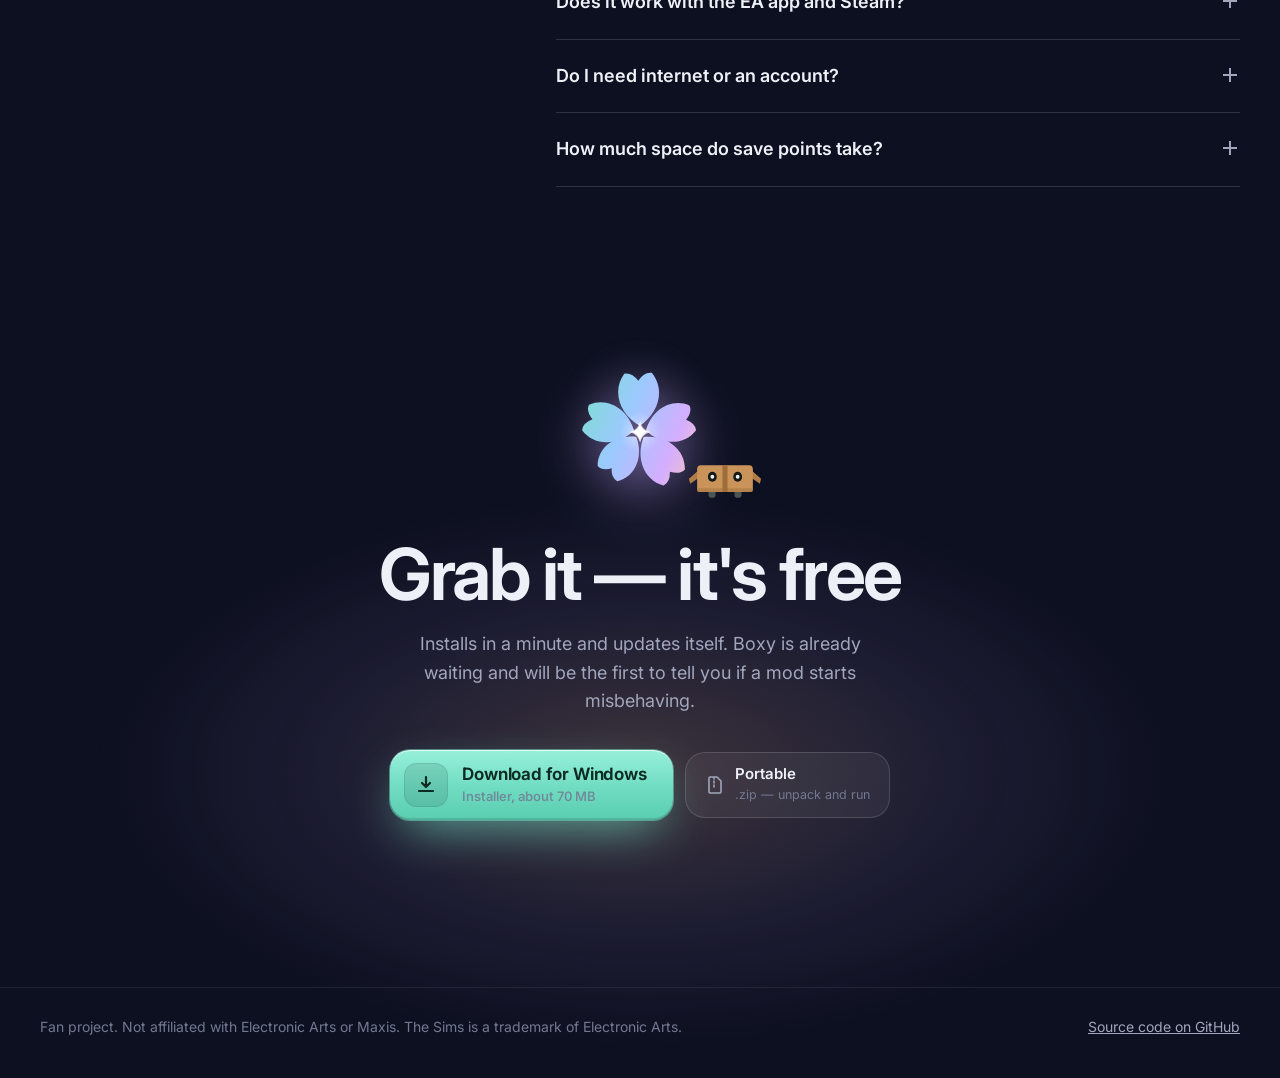
==== commit da97aa30: "Сайт: новое имя Ancora, живая сакура вместо кристалла, пастельная ночь до рассвета - Логотип — аними" ====
--- a/site/en/index.html
+++ b/site/en/index.html
@@ -3,15 +3,16 @@
 <head>
 <meta charset="utf-8">
 <meta name="viewport" content="width=device-width, initial-scale=1">
-<title>Sims Mod Manager — a client for The Sims 4</title>
+<title>Ancora — a client for The Sims 4</title>
 <meta name="description" content="A free client for The Sims 4: installs mods from archives, finds the mod that crashed your game and rolls back saves right from inside the game.">
-<meta name="theme-color" content="#0B1211">
-<link rel="icon" href="../logo.png">
+<meta name="theme-color" content="#0D1020">
+<link rel="icon" href="../img/mark.svg" type="image/svg+xml">
+<link rel="icon" href="../logo.png" type="image/png">
 <link rel="alternate" hreflang="ru" href="https://drowwithskadi.github.io/SimsModManager/">
 <link rel="alternate" hreflang="en" href="https://drowwithskadi.github.io/SimsModManager/en/">
 <link rel="alternate" hreflang="x-default" href="https://drowwithskadi.github.io/SimsModManager/en/">
 <meta property="og:type" content="website">
-<meta property="og:title" content="Sims Mod Manager — a client for The Sims 4">
+<meta property="og:title" content="Ancora — a client for The Sims 4">
 <meta property="og:description" content="A free client for The Sims 4: installs mods from archives, finds the mod that crashed your game and rolls back saves right from inside the game.">
 <meta property="og:image" content="https://drowwithskadi.github.io/SimsModManager/og-en.jpg">
 <meta property="og:image:width" content="1200">
@@ -26,6 +27,8 @@
 <body>
 <div class="wallpaper" aria-hidden="true"><i></i><i></i><i></i></div>
 <div class="sky" id="sky" aria-hidden="true"></div>
+
+<template id="sakura-svg"><svg viewBox="0 0 120 120" class="mk sk idle on" aria-hidden="true"><defs><linearGradient id="g__ID__" gradientUnits="userSpaceOnUse" x1="14" y1="106" x2="106" y2="14"><stop offset="0" stop-color="#77E1C7"/><stop offset=".4" stop-color="#9CC9FF"/><stop offset=".72" stop-color="#D4AEFF"/><stop offset="1" stop-color="#FFC4B0"/><animateTransform attributeName="gradientTransform" type="rotate" values="0 60 60;360 60 60" dur="30s" repeatCount="indefinite"/></linearGradient><radialGradient id="c__ID__" gradientUnits="userSpaceOnUse" cx="60" cy="60" r="17"><stop offset="0" stop-color="#fff" stop-opacity=".9"/><stop offset=".45" stop-color="#fff" stop-opacity=".25"/><stop offset="1" stop-color="#fff" stop-opacity="0"/></radialGradient></defs><mask id="pm__ID__" maskUnits="userSpaceOnUse" x="0" y="0" width="120" height="120"><g class="rot"><g transform="rotate(-2 60 60)"><g class="pe pe0" style="animation-delay:0.0s"><path transform="translate(60 60)" d="M0 -5 C-15.00 -14.00 -22.00 -33.00 -11.00 -47.00 Q-5.00 -48.00 0 -41.00 Q5.00 -48.00 11.00 -47.00 C22.00 -33.00 15.00 -14.00 0 -5Z" fill="#fff"/></g></g><g transform="rotate(75 60 60)"><g class="pe pe1" style="animation-delay:-1.1s"><path transform="translate(60 60)" d="M0 -5 C-13.95 -13.02 -20.46 -30.69 -10.23 -43.71 Q-4.65 -44.64 0 -38.13 Q4.65 -44.64 10.23 -43.71 C20.46 -30.69 13.95 -13.02 0 -5Z" fill="#fff"/></g></g><g transform="rotate(143 60 60)"><g class="pe pe2" style="animation-delay:-2.2s"><path transform="translate(60 60)" d="M0 -5 C-14.55 -13.58 -21.34 -32.01 -10.67 -45.59 Q-4.85 -46.56 0 -39.77 Q4.85 -46.56 10.67 -45.59 C21.34 -32.01 14.55 -13.58 0 -5Z" fill="#fff"/></g></g><g transform="rotate(218 60 60)"><g class="pe pe3" style="animation-delay:-3.3s"><path transform="translate(60 60)" d="M0 -5 C-13.50 -12.60 -19.80 -29.70 -9.90 -42.30 Q-4.50 -43.20 0 -36.90 Q4.50 -43.20 9.90 -42.30 C19.80 -29.70 13.50 -12.60 0 -5Z" fill="#fff"/></g></g><g transform="rotate(285 60 60)"><g class="pe pe4" style="animation-delay:-4.4s"><path transform="translate(60 60)" d="M0 -5 C-14.40 -13.44 -21.12 -31.68 -10.56 -45.12 Q-4.80 -46.08 0 -39.36 Q4.80 -46.08 10.56 -45.12 C21.12 -31.68 14.40 -13.44 0 -5Z" fill="#fff"/></g></g></g></mask><g class="fl"><rect x="0" y="0" width="120" height="120" fill="url(#g__ID__)" mask="url(#pm__ID__)"/><g mask="url(#pm__ID__)"><circle cx="60" cy="60" r="17" fill="url(#c__ID__)"/></g><path class="cs" d="M60 51.5 Q61.36 58.64 68.5 60 Q61.36 61.36 60 68.5 Q58.64 61.36 51.5 60 Q58.64 58.64 60 51.5Z" fill="#FFFFFF"/></g><g class="fall"><path transform="translate(96 30) rotate(30) scale(.28)" d="M0 -5 C-15.00 -14.00 -22.00 -33.00 -11.00 -47.00 Q-5.00 -48.00 0 -41.00 Q5.00 -48.00 11.00 -47.00 C22.00 -33.00 15.00 -14.00 0 -5Z" fill="url(#g__ID__)"/></g></svg></template>
 
 <template id="buddy-svg">
   <svg viewBox="0 -4 120 66" aria-hidden="true">
@@ -48,7 +51,7 @@
 </template>
 
 <nav class="nav" aria-label="Sections">
-  <a class="brand" href="#top"><img src="../logo.png" alt=""><span>Sims Mod Manager</span></a>
+  <a class="brand" href="#top"><img src="../img/mark.svg" alt=""><span>Ancora</span></a>
   <a class="link" href="#ingame">In game</a>
   <a class="link" href="#features">Why it&#x27;s different</a>
   <a class="link" href="#tune">Settings</a>
@@ -60,7 +63,7 @@
 <main id="top">
   <section class="hero">
     <div class="wrap intro">
-      <div class="app-icon"><img src="../img/mark.webp" width="256" height="256" alt=""></div>
+      <div class="app-icon" data-sakura><img src="../img/mark.svg" width="256" height="256" alt=""></div>
       <h1><span>The Sims 4 client</span> <span>that keeps your game safe</span></h1>
       <p class="lead">Installs mods from any archive, finds what crashed your game and rolls back your save right inside the game. Everything else is yours to tune.</p>
       <div class="actions">
@@ -75,7 +78,7 @@
 
     <div class="showcase" id="showcase">
       <div class="window" id="window">
-        <img src="../img/library.webp" width="1373" height="903" alt="Sims Mod Manager window: a mod library with cards, type filters and a drop zone for archives">
+        <img src="../img/library.webp" width="1373" height="903" alt="Ancora window: a mod library with cards, type filters and a drop zone for archives">
         <div class="dropzone" aria-hidden="true"></div>
         <div class="box-buddy" data-buddy id="hero-buddy"><span class="bubble">Pet me</span></div>
         <div class="toast" id="toast" role="status"><b>✓</b>Installed 3 mods from “summer-dresses.zip”</div>
@@ -103,7 +106,7 @@
         <p>Hundreds of cryptic file names, duplicates, old versions and archives nobody unpacked. Drag the slider to compare.</p>
       </div>
       <div class="compare" id="compare" role="slider" tabindex="0" aria-label="Comparison: the Mods folder in File Explorer and the library in the app" aria-valuemin="0" aria-valuemax="100" aria-valuenow="50">
-        <div class="after"><img src="../img/library.webp" width="1373" height="903" loading="lazy" alt="The same Mods folder in Sims Mod Manager: cards with previews, types and toggles"></div>
+        <div class="after"><img src="../img/library.webp" width="1373" height="903" loading="lazy" alt="The same Mods folder in Ancora: cards with previews, types and toggles"></div>
         <div class="before" aria-hidden="true">
           <div class="explorer">
             <div class="tb"><span>📁</span><span>Mods</span><span class="ctl">— ▢ ✕</span></div>
@@ -129,7 +132,7 @@
           </div>
         </div>
         <span class="tag l">File Explorer</span>
-        <span class="tag r">Sims Mod Manager</span>
+        <span class="tag r">Ancora</span>
         <div class="handle" aria-hidden="true"><span><svg viewBox="0 0 24 24" fill="none" stroke="currentColor" stroke-width="2.2" stroke-linecap="round" stroke-linejoin="round"><path d="M9 6l-6 6 6 6M15 6l6 6-6 6"/></svg></span></div>
       </div>
     </div>
@@ -144,12 +147,12 @@
 
       <div class="ingame" id="ingame-demo" data-phase="0">
         <figure>
-          <img src="../img/ingame.webp" width="1544" height="1029" loading="lazy" alt="The Sims 4 with the Sims Mod Manager panel open on the left: a list of save points with Roll back buttons">
+          <img src="../img/ingame.webp" width="1544" height="1029" loading="lazy" alt="The Sims 4 with the Ancora panel open on the left: a list of save points with Roll back buttons">
           <span class="focus-ring" aria-hidden="true"></span>
           <span class="ripple" id="ripple" aria-hidden="true"></span>
           <div class="dim" aria-hidden="true"></div>
           <div class="sims-dialog" aria-hidden="true">
-            <h4>Sims Mod Manager</h4>
+            <h4>Ancora</h4>
             <p>Go back to the save point? Your current game is already saved as a separate point. The game will exit to the main menu — press Continue there.</p>
             <div class="btns"><span>Go back</span><span>Stay</span></div>
           </div>
@@ -185,7 +188,7 @@
     <div class="wrap">
       <div class="sec-head">
         <h2 id="features-h">How it differs from a regular mod manager</h2>
-        <p>A regular manager just sorts files. Sims Mod Manager also works inside the game, watches your mods and protects your saves.</p>
+        <p>A regular manager just sorts files. Ancora also works inside the game, watches your mods and protects your saves.</p>
       </div>
       <div class="features">
         <div class="f-list">
@@ -269,7 +272,7 @@
   <section class="download" id="download" aria-labelledby="dl-h">
     <div class="wrap">
       <div class="scene">
-        <div class="crystal" id="crystal"><img src="../img/mark.webp" width="256" height="256" alt=""></div>
+        <div class="crystal" id="crystal" data-sakura><img src="../img/mark.svg" width="256" height="256" alt=""></div>
         <div class="box-buddy" data-buddy><span class="bubble">Waiting for you!</span></div>
       </div>
       <h2 id="dl-h">Grab it — it&#x27;s free</h2>
@@ -285,7 +288,7 @@
         </a>
       </div>
       <div class="to-pc">
-        <p>Sims Mod Manager runs on Windows PCs. Copy the link and open it on your computer.</p>
+        <p>Ancora runs on Windows PCs. Copy the link and open it on your computer.</p>
         <div class="row"><input id="pc-link" readonly value="https://drowwithskadi.github.io/SimsModManager/en/" aria-label="Site link"><button type="button" id="pc-copy">Copy</button></div>
       </div>
       <p class="release" id="release"></p>
--- a/site/style.css
+++ b/site/style.css
@@ -1,27 +1,31 @@
 /*
-  Сайт — продолжение самой программы: тёмное стекло поверх «обоев», мятный кристалл, Inter.
+  Сайт — продолжение самой программы: тёмное стекло поверх «обоев», живая сакура Ancora, Inter.
+  Палитра — пастельная ночь, которая к концу страницы светлеет до рассвета.
   Вместо карточек и списков — живые моменты из программы:
   архив можно бросить в окно, Коробок следит за курсором, откат показан на шкале времени игры,
   настройки можно потрогать прямо на странице.
   Общий файл для русской и английской версии; страницы собираются из site/src (tools/build_site.py).
 */
 :root {
-  --bg: #0B1211;
-  --glass: rgba(26, 34, 33, .58);
+  --bg: #0D1020;
+  --w1: #3A4A9A; --w2: #6A4C9C; --w3: #2E6F78;
+  --glass: rgba(24, 26, 44, .58);
   --line: rgba(255, 255, 255, .08);
   --line-strong: rgba(255, 255, 255, .14);
-  --text: #EEF3F1;
-  --muted: #95A29E;
-  --faint: #6F7C78;
+  --text: #EEF0F7;
+  --muted: #A2A6BC;
+  --faint: #737891;
   --mint: #77E1C7;
   --on-mint: #0D2B23;
+  --lilac: #C6A8FF;
+  --glow: 198, 168, 255;   /* сиреневое свечение вокруг сакуры */
   --font: "Inter", "Segoe UI", system-ui, sans-serif;
   --ease: cubic-bezier(.2, .8, .2, 1);
   color-scheme: dark;
 }
 * { box-sizing: border-box; }
 html { -webkit-text-size-adjust: 100%; scroll-behavior: smooth; }
-body { margin: 0; background: var(--bg); color: var(--text); font-family: var(--font); font-size: 17px; line-height: 1.6; -webkit-font-smoothing: antialiased; overflow-x: hidden; }
+body { margin: 0; background: var(--bg); transition: background-color .4s linear; color: var(--text); font-family: var(--font); font-size: 17px; line-height: 1.6; -webkit-font-smoothing: antialiased; overflow-x: hidden; }
 img { display: block; max-width: 100%; height: auto; }
 a { color: inherit; }
 h1, h2, h3 { margin: 0; font-weight: 650; letter-spacing: -0.035em; line-height: 1.04; text-wrap: balance; }
@@ -32,16 +36,16 @@
 /* «Обои» рабочего стола за стеклом программы, с лёгким зерном */
 .wallpaper { position: fixed; inset: 0; z-index: -1; pointer-events: none; overflow: hidden; }
 .wallpaper i { position: absolute; border-radius: 50%; filter: blur(110px); }
-.wallpaper i:nth-child(1) { width: 60vw; height: 60vw; left: -18vw; top: -26vw; background: #1F5F52; opacity: .55; }
-.wallpaper i:nth-child(2) { width: 46vw; height: 46vw; right: -16vw; top: 6vh; background: #283E6A; opacity: .45; }
-.wallpaper i:nth-child(3) { width: 40vw; height: 40vw; left: 30vw; bottom: -30vw; background: #5A4128; opacity: .35; }
+.wallpaper i:nth-child(1) { width: 60vw; height: 60vw; left: -18vw; top: -26vw; background: var(--w1); opacity: .6; }
+.wallpaper i:nth-child(2) { width: 46vw; height: 46vw; right: -16vw; top: 6vh; background: var(--w2); opacity: .5; }
+.wallpaper i:nth-child(3) { width: 40vw; height: 40vw; left: 30vw; bottom: -30vw; background: var(--w3); opacity: .42; }
 .wallpaper::after { content: ""; position: absolute; inset: 0; opacity: .07; mix-blend-mode: overlay;
   background-image: url("data:image/svg+xml,%3Csvg xmlns='http://www.w3.org/2000/svg' width='160' height='160'%3E%3Cfilter id='n'%3E%3CfeTurbulence type='fractalNoise' baseFrequency='.9' numOctaves='3' stitchTiles='stitch'/%3E%3C/filter%3E%3Crect width='100%25' height='100%25' filter='url(%23n)'/%3E%3C/svg%3E"); }
 
 /* ── Шапка-капсула, как боковая панель программы ── */
 .nav { position: fixed; top: 16px; left: 50%; transform: translateX(-50%); z-index: 50; width: max-content; max-width: calc(100% - 24px);
   display: flex; align-items: center; gap: 4px; padding: 6px 6px 6px 14px; border-radius: 999px;
-  background: rgba(13, 18, 17, .72); border: 1px solid var(--line); backdrop-filter: blur(18px) saturate(1.3); -webkit-backdrop-filter: blur(18px) saturate(1.3); white-space: nowrap; }
+  background: rgba(14, 16, 30, .72); border: 1px solid var(--line); backdrop-filter: blur(18px) saturate(1.3); -webkit-backdrop-filter: blur(18px) saturate(1.3); white-space: nowrap; }
 .nav .brand { display: flex; align-items: center; gap: 8px; text-decoration: none; font-weight: 600; font-size: 15px; margin-right: 10px; }
 .nav .brand img { width: 22px; height: 22px; }
 .nav a.link { text-decoration: none; color: var(--muted); font-size: 14.5px; padding: 8px 12px; border-radius: 999px; transition: color .2s, background .2s; }
@@ -59,9 +63,10 @@
 /* ── Первый экран ── */
 .hero { padding: 132px 0 0; text-align: center; position: relative; }
 .app-icon { width: 124px; margin: 0 auto -10px; perspective: 500px; position: relative; }
-.app-icon::before { content: ""; position: absolute; inset: 10% 18%; border-radius: 50%; background: radial-gradient(closest-side, rgba(119,225,199,.38), transparent); filter: blur(18px); z-index: -1; }
-.app-icon img { width: 100%; display: block; filter: drop-shadow(0 10px 24px rgba(119,225,199,.35)); animation: icon-in 1.4s .1s var(--ease) both; }
-@keyframes icon-in { from { opacity: 0; transform: rotateY(-200deg) scale(.6); } to { opacity: 1; transform: none; } }
+.app-icon::before { content: ""; position: absolute; inset: 10% 18%; border-radius: 50%; background: radial-gradient(closest-side, rgba(var(--glow),.38), transparent); filter: blur(18px); z-index: -1; }
+.app-icon > * { width: 100%; height: auto; display: block; filter: drop-shadow(0 10px 24px rgba(var(--glow),.35)); }
+.app-icon > img { animation: icon-in 1.4s .1s var(--ease) both; }
+@keyframes icon-in { from { opacity: 0; transform: scale(.6) rotate(-40deg); } to { opacity: 1; transform: none; } }
 .hero h1 { margin: 28px auto 0; font-size: clamp(40px, 6.2vw, 86px); text-wrap: balance; }
 @media (min-width: 640px) { .hero h1 span { display: block; } }
 .hero .lead { margin: 22px auto 0; max-width: 40ch; color: var(--muted); font-size: clamp(17px, 1.5vw, 20px); }
@@ -72,11 +77,13 @@
 .showcase { --p: 0; margin: 64px auto 0; width: min(1180px, 100% - 32px); perspective: 1800px; position: relative; }
 .window { position: relative; transform-origin: 50% 0;
   transform: rotateX(calc((1 - var(--p)) * 24deg)) scale(calc(.9 + var(--p) * .1));
-  border-radius: 14px; box-shadow: 0 0 0 1px var(--line-strong), 0 40px 120px -30px rgba(0,0,0,.8); }
-.window > img { border-radius: 14px; width: 100%; }
+  border-radius: 14px; }
+/* Низ окна растворяется в фоне маской — без цветной плашки, поэтому подходит к любому цвету фона */
+.window > img, .window::after { -webkit-mask-image: linear-gradient(#000 66%, transparent 96%); mask-image: linear-gradient(#000 66%, transparent 96%); }
+.window > img { border-radius: 14px; width: 100%; display: block; }
+.window::after { content: ""; position: absolute; inset: 0; border-radius: 14px; box-shadow: inset 0 0 0 1px var(--line-strong); pointer-events: none; }
 .window::before { content: ""; position: absolute; inset: 8% 4% -6%; z-index: -1; border-radius: 50%;
   background: radial-gradient(closest-side, rgba(119,225,199,.38), transparent); filter: blur(50px); opacity: calc(.5 + var(--p) * .5); }
-.showcase::after { content: ""; position: absolute; left: -2%; right: -2%; bottom: -2px; height: 22%; background: linear-gradient(transparent, var(--bg) 92%); pointer-events: none; z-index: 2; }
 
 /* Зона «Перетащите архивы сюда» на скриншоте подсвечивается, когда над окном несут архив */
 .dropzone { position: absolute; left: 8.8%; top: 26.2%; width: 89%; height: 5.8%; border-radius: 10px; pointer-events: none;
@@ -210,7 +217,7 @@
 .f-item p { margin-top: 12px; color: var(--muted); max-width: 40ch; }
 .f-item .f-shot { display: none; }
 .f-stage { position: sticky; top: 12vh; height: 76vh; border-radius: 28px; overflow: hidden;
-  background: radial-gradient(70% 60% at 30% 20%, rgba(31,95,82,.55), transparent), radial-gradient(60% 60% at 90% 90%, rgba(40,62,106,.5), transparent), #0F1716;
+  background: rgba(255,255,255,.035); backdrop-filter: blur(24px); -webkit-backdrop-filter: blur(24px);
   box-shadow: 0 0 0 1px var(--line); }
 .f-stage figure { position: absolute; inset: 0; margin: 0; display: grid; place-items: center; padding: 7%; opacity: 0; transform: scale(.96); filter: blur(8px); transition: opacity .55s var(--ease), transform .7s var(--ease), filter .55s var(--ease); }
 .f-stage figure.on { opacity: 1; transform: none; filter: none; }
@@ -235,10 +242,8 @@
 .download { padding: 170px 0 120px; text-align: center; }
 .download .scene { position: relative; width: 150px; margin: 0 auto 30px; }
 .download .crystal { width: 150px; margin: 0 auto; perspective: 600px; position: relative; }
-.download .crystal::before { content: ""; position: absolute; inset: 8% 16%; border-radius: 50%; background: radial-gradient(closest-side, rgba(119,225,199,.42), transparent); filter: blur(22px); z-index: -1; }
-.download .crystal img { width: 100%; display: block; filter: drop-shadow(0 14px 30px rgba(119,225,199,.4)); }
-.download .crystal.spin img { animation: spin 1.3s var(--ease); }
-@keyframes spin { from { transform: rotateY(0); } to { transform: rotateY(360deg); } }
+.download .crystal::before { content: ""; position: absolute; inset: 8% 16%; border-radius: 50%; background: radial-gradient(closest-side, rgba(var(--glow),.42), transparent); filter: blur(22px); z-index: -1; }
+.download .crystal > * { width: 100%; height: auto; display: block; filter: drop-shadow(0 14px 30px rgba(var(--glow),.4)); }
 .download .scene .box-buddy { width: 76px; left: 122px; bottom: 6px; }
 .download h2 { font-size: clamp(40px, 5.6vw, 76px); }
 .download p { margin: 18px auto 0; color: var(--muted); max-width: 44ch; font-size: 18px; }
@@ -402,16 +407,63 @@
   .hero h1 { font-size: 38px; }
 }
 
-/* ── Искорки, как у кристалла в логотипе: изредка вспыхивают на фоне ── */
+/* ── Искорки, как звезда в центре сакуры: дальний слой фона ──
+   Уезжают вместе со страницей, но медленнее (параллакс), а при быстрой прокрутке изредка падает звезда. */
 .sky { position: fixed; inset: 0; z-index: -1; pointer-events: none; overflow: hidden; }
-.sky .star { position: absolute; width: var(--s); height: var(--s); color: var(--mint); opacity: 0;
-  animation: twinkle var(--d) var(--delay) ease-in-out infinite; filter: drop-shadow(0 0 6px rgba(119,225,199,.7)); }
-.sky .star.white { color: #EAFBF6; filter: drop-shadow(0 0 6px rgba(255,255,255,.6)); }
-.sky .star svg { width: 100%; height: 100%; display: block; }
+.sky .star { position: absolute; top: 0; width: var(--s); height: var(--s); color: var(--lilac); will-change: transform; }
+.sky .star.white { color: #F3F0FF; }
+.sky .star svg { width: 100%; height: 100%; display: block; opacity: 0;
+  animation: twinkle var(--d) var(--delay) ease-in-out infinite; filter: drop-shadow(0 0 6px currentColor); }
 @keyframes twinkle {
   0%, 62%, 100% { opacity: 0; transform: scale(.2) rotate(0deg); }
   72% { opacity: var(--o); transform: scale(1) rotate(20deg); }
   80% { opacity: calc(var(--o) * .55); transform: scale(.75) rotate(32deg); }
   88% { opacity: var(--o); transform: scale(.95) rotate(40deg); }
 }
+.sky .meteor { position: absolute; top: 0; left: 0; width: 150px; height: 2px; border-radius: 2px;
+  background: linear-gradient(90deg, rgba(var(--glow),0), rgba(var(--glow),.55) 70%, #F3F0FF);
+  transform-origin: 100% 50%; animation: fall 1s cubic-bezier(.3,.1,.6,1) forwards; }
+.sky .meteor::after { content: ""; position: absolute; right: -2px; top: -2px; width: 6px; height: 6px; border-radius: 50%;
+  background: #fff; box-shadow: 0 0 10px 2px rgba(var(--glow),.8); }
+@keyframes fall {
+  0% { opacity: 0; transform: translate(var(--x), var(--y)) rotate(var(--a)) scaleX(.2); }
+  15% { opacity: 1; }
+  100% { opacity: 0; transform: translate(calc(var(--x) + var(--dx)), calc(var(--y) + var(--dy))) rotate(var(--a)) scaleX(1); }
+}
 @media (prefers-reduced-motion: reduce) { .sky { display: none; } }
+
+/* Финал: из-под блока скачивания поднимается рассветное сияние — страница заканчивается светом */
+.download { position: relative; isolation: isolate; }
+.download::before { content: ""; position: absolute; left: 50%; top: 38%; width: min(1100px, 120vw); height: 70%; transform: translateX(-50%);
+  background: radial-gradient(closest-side, rgba(255,196,176,.20), rgba(var(--glow),.08) 60%, transparent);
+  z-index: -1; pointer-events: none; animation: aurora 7s ease-in-out infinite alternate; }
+@keyframes aurora { from { opacity: .75; transform: translateX(-50%) scaleX(.94); } to { opacity: 1; transform: translateX(-50%) scaleX(1.04); } }
+
+
+/* Текст на странице не выделяется и не копируется (поля ввода — можно) */
+body { -webkit-user-select: none; user-select: none; -webkit-touch-callout: none; }
+input, textarea, [contenteditable] { -webkit-user-select: text; user-select: text; }
+img { -webkit-user-drag: none; }
+
+/* ── Живая сакура Ancora: лепестки дышат каждый в своём ритме, цветок очень медленно вращается,
+   цвет переливается, иногда падает лепесток. Клик или появление на экране — короткая вспышка. ── */
+.sk *{transform-box:view-box}
+.sk .pe,.sk .rot,.sk .fl{transform-origin:60px 60px}
+.sk.on .pe0{animation:pe-in 1.5s var(--ease) 0s both,pe-br 6.5s ease-in-out 1.6s infinite}
+.sk.on .pe1{animation:pe-in 1.5s var(--ease) .09s both,pe-br 6.5s ease-in-out 2.15s infinite}
+.sk.on .pe2{animation:pe-in 1.5s var(--ease) .18s both,pe-br 6.5s ease-in-out 2.7s infinite}
+.sk.on .pe3{animation:pe-in 1.5s var(--ease) .27s both,pe-br 6.5s ease-in-out 3.25s infinite}
+.sk.on .pe4{animation:pe-in 1.5s var(--ease) .36s both,pe-br 6.5s ease-in-out 3.8s infinite}
+@keyframes pe-in{from{opacity:0;transform:scale(.2) rotate(-40deg)}to{opacity:1;transform:none}}
+@keyframes pe-br{0%,100%{transform:none}50%{transform:scale(1.045) rotate(2.5deg)}}
+.sk.on .rot{animation:sk-rot 70s linear infinite}
+@keyframes sk-rot{to{transform:rotate(360deg)}}
+.sk.on .cs{transform-origin:60px 60px;animation:cs-in .8s var(--ease) .9s both,cs-tw 4.5s ease-in-out 1.8s infinite}
+@keyframes cs-in{from{transform:scale(0) rotate(-90deg)}to{transform:none}}
+@keyframes cs-tw{0%,100%{transform:none}50%{transform:scale(.72) rotate(45deg)}}
+.sk.on .fall{animation:sk-fall 9s ease-in-out 2.5s infinite both}
+@keyframes sk-fall{0%{opacity:0;transform:none}6%{opacity:1}40%{opacity:.9;transform:translate(-30px,46px) rotate(-70deg)}55%,100%{opacity:0;transform:translate(-44px,70px) rotate(-120deg)}}
+.sk.bloom .fl{animation:sk-bloom 1.1s var(--ease)}
+@keyframes sk-bloom{0%{transform:none;filter:none}25%{transform:scale(1.16);filter:brightness(1.35)}60%{transform:scale(.98)}100%{transform:none;filter:none}}
+[data-sakura]{cursor:pointer}
+@media (prefers-reduced-motion: reduce){.sk *{animation:none!important}.sk .fall{display:none}}
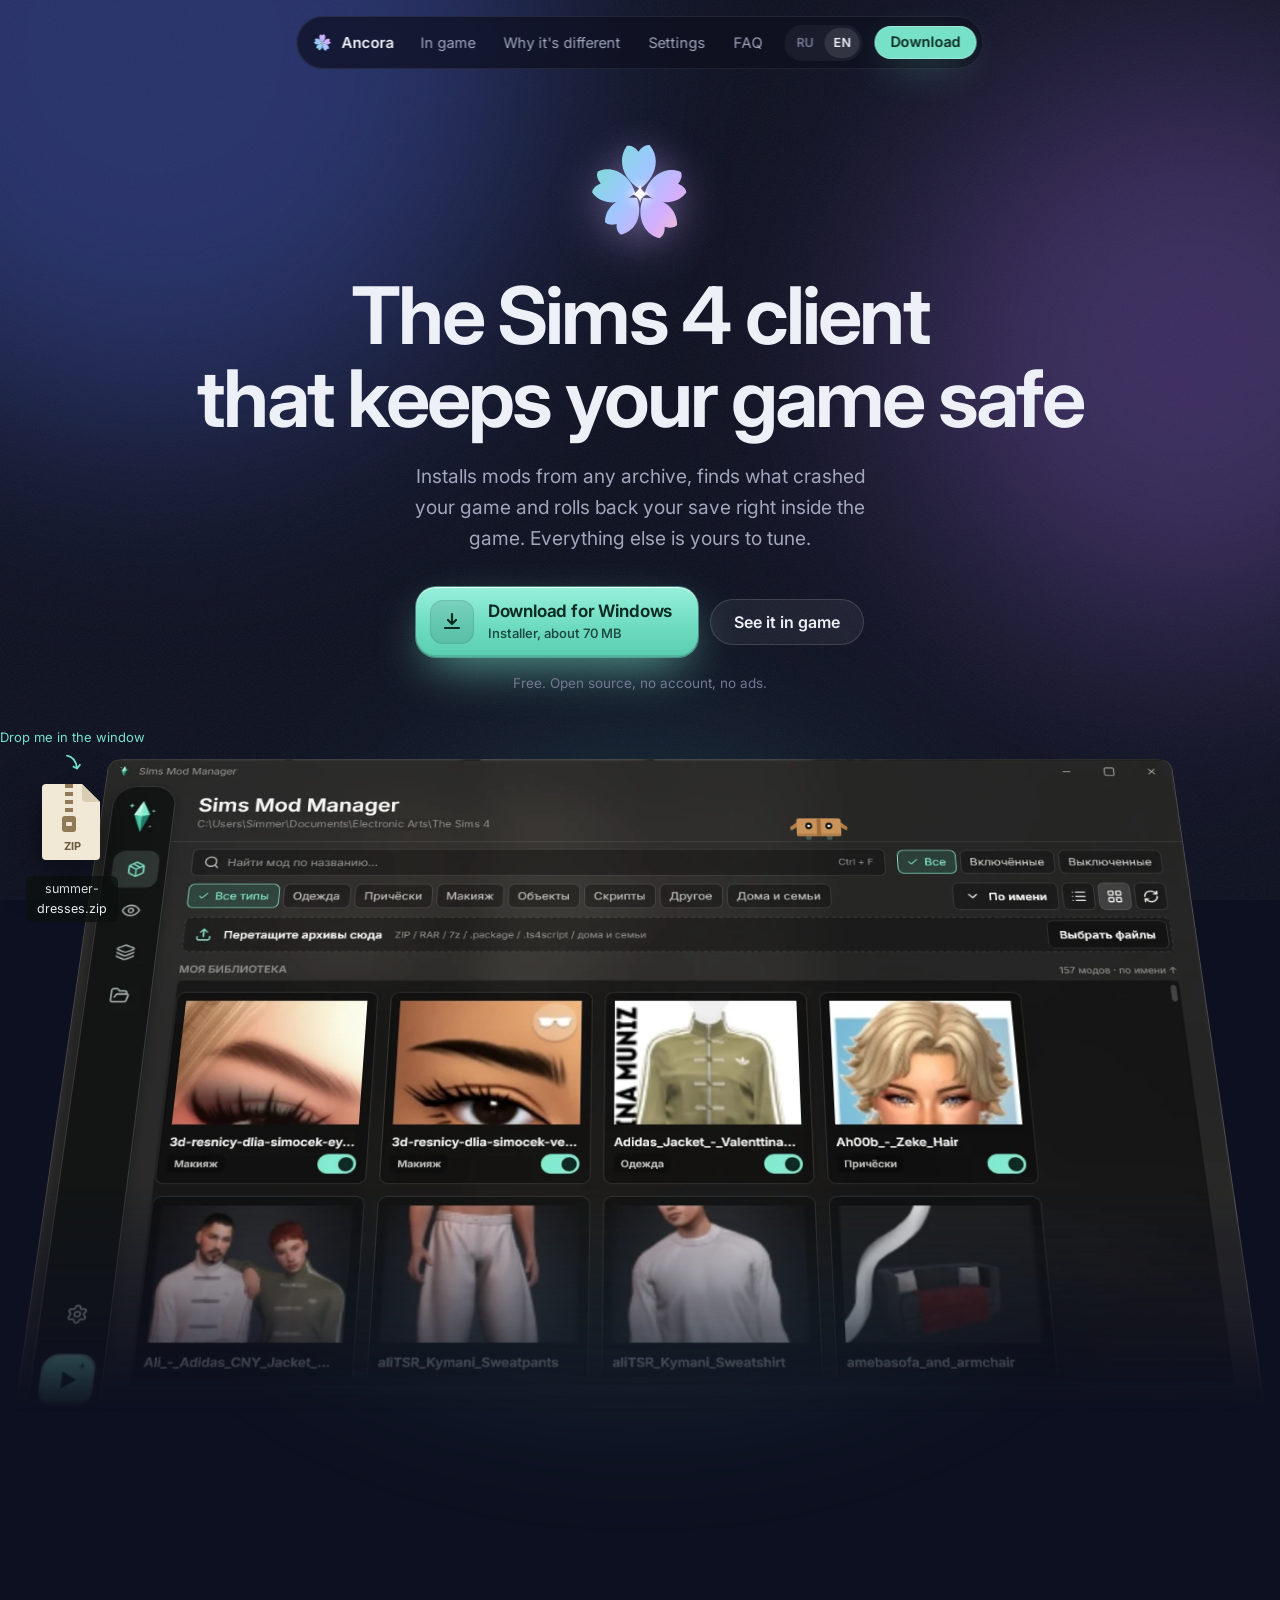
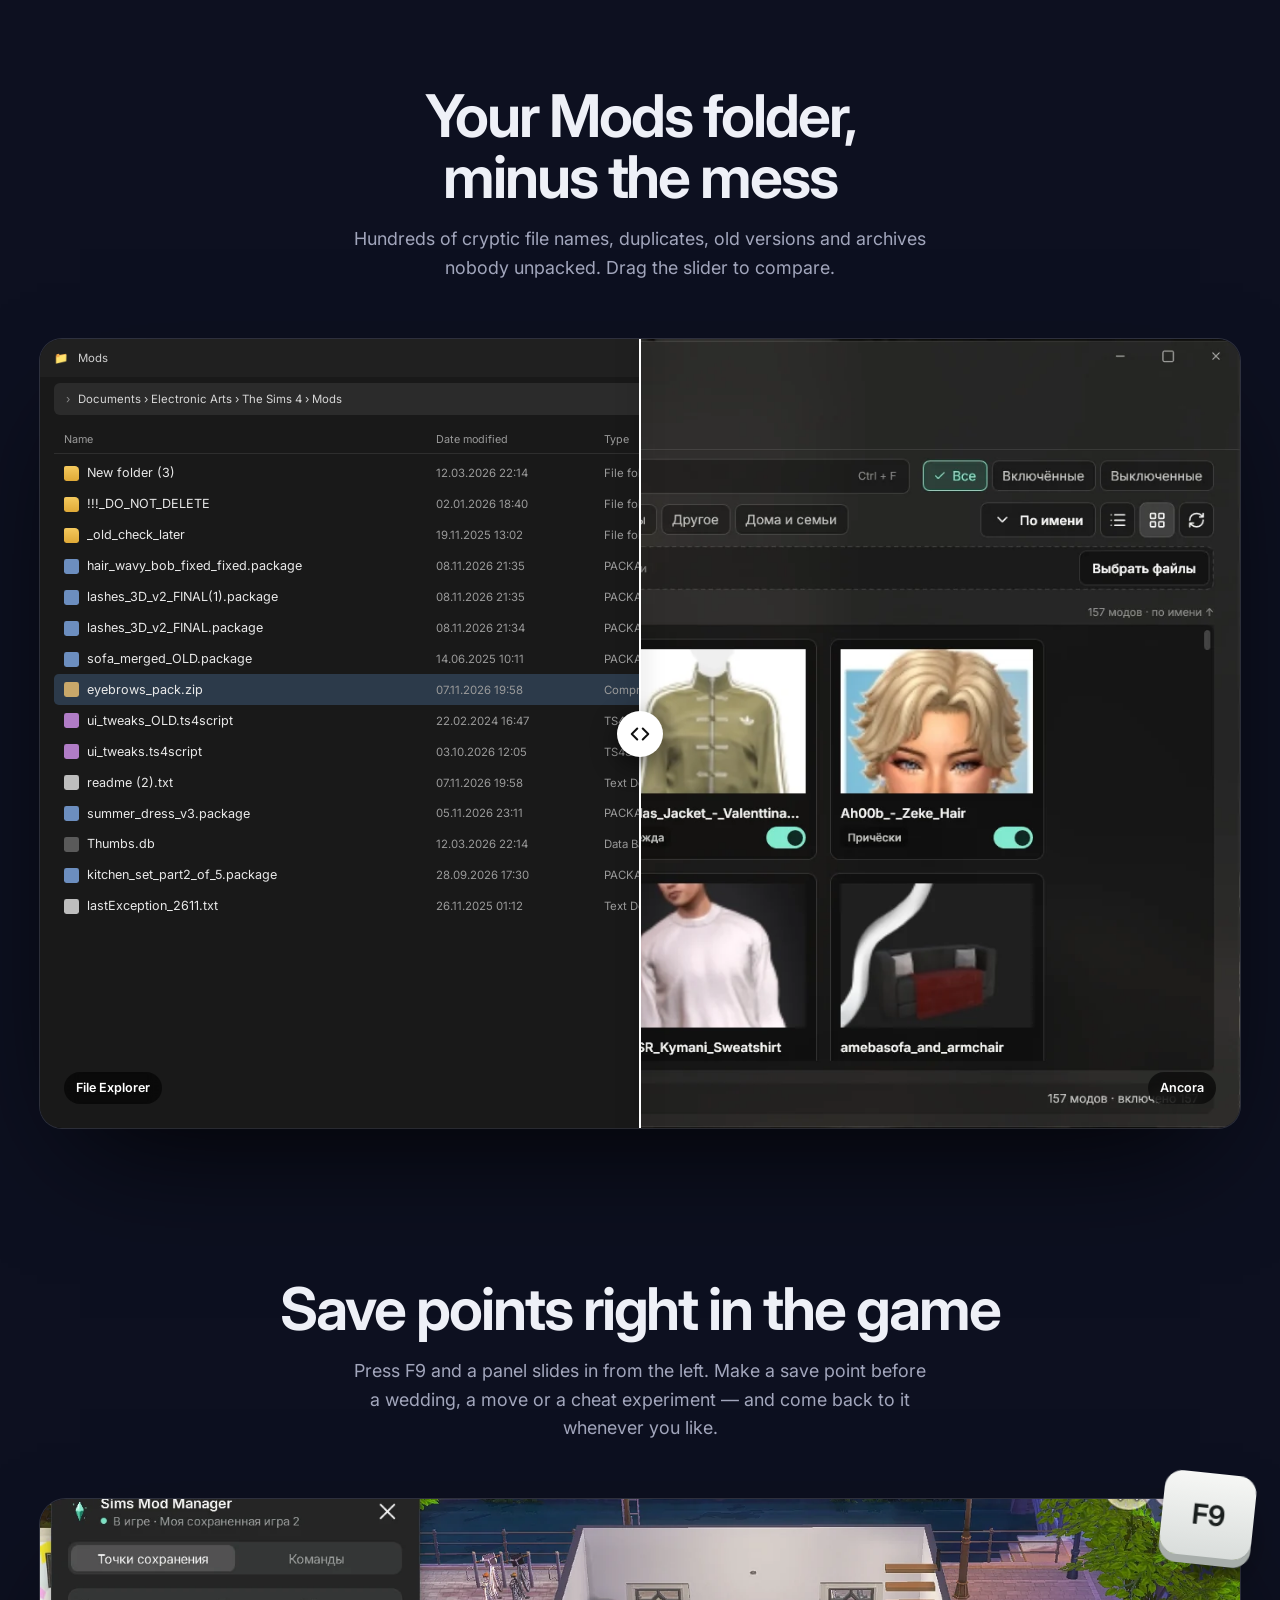
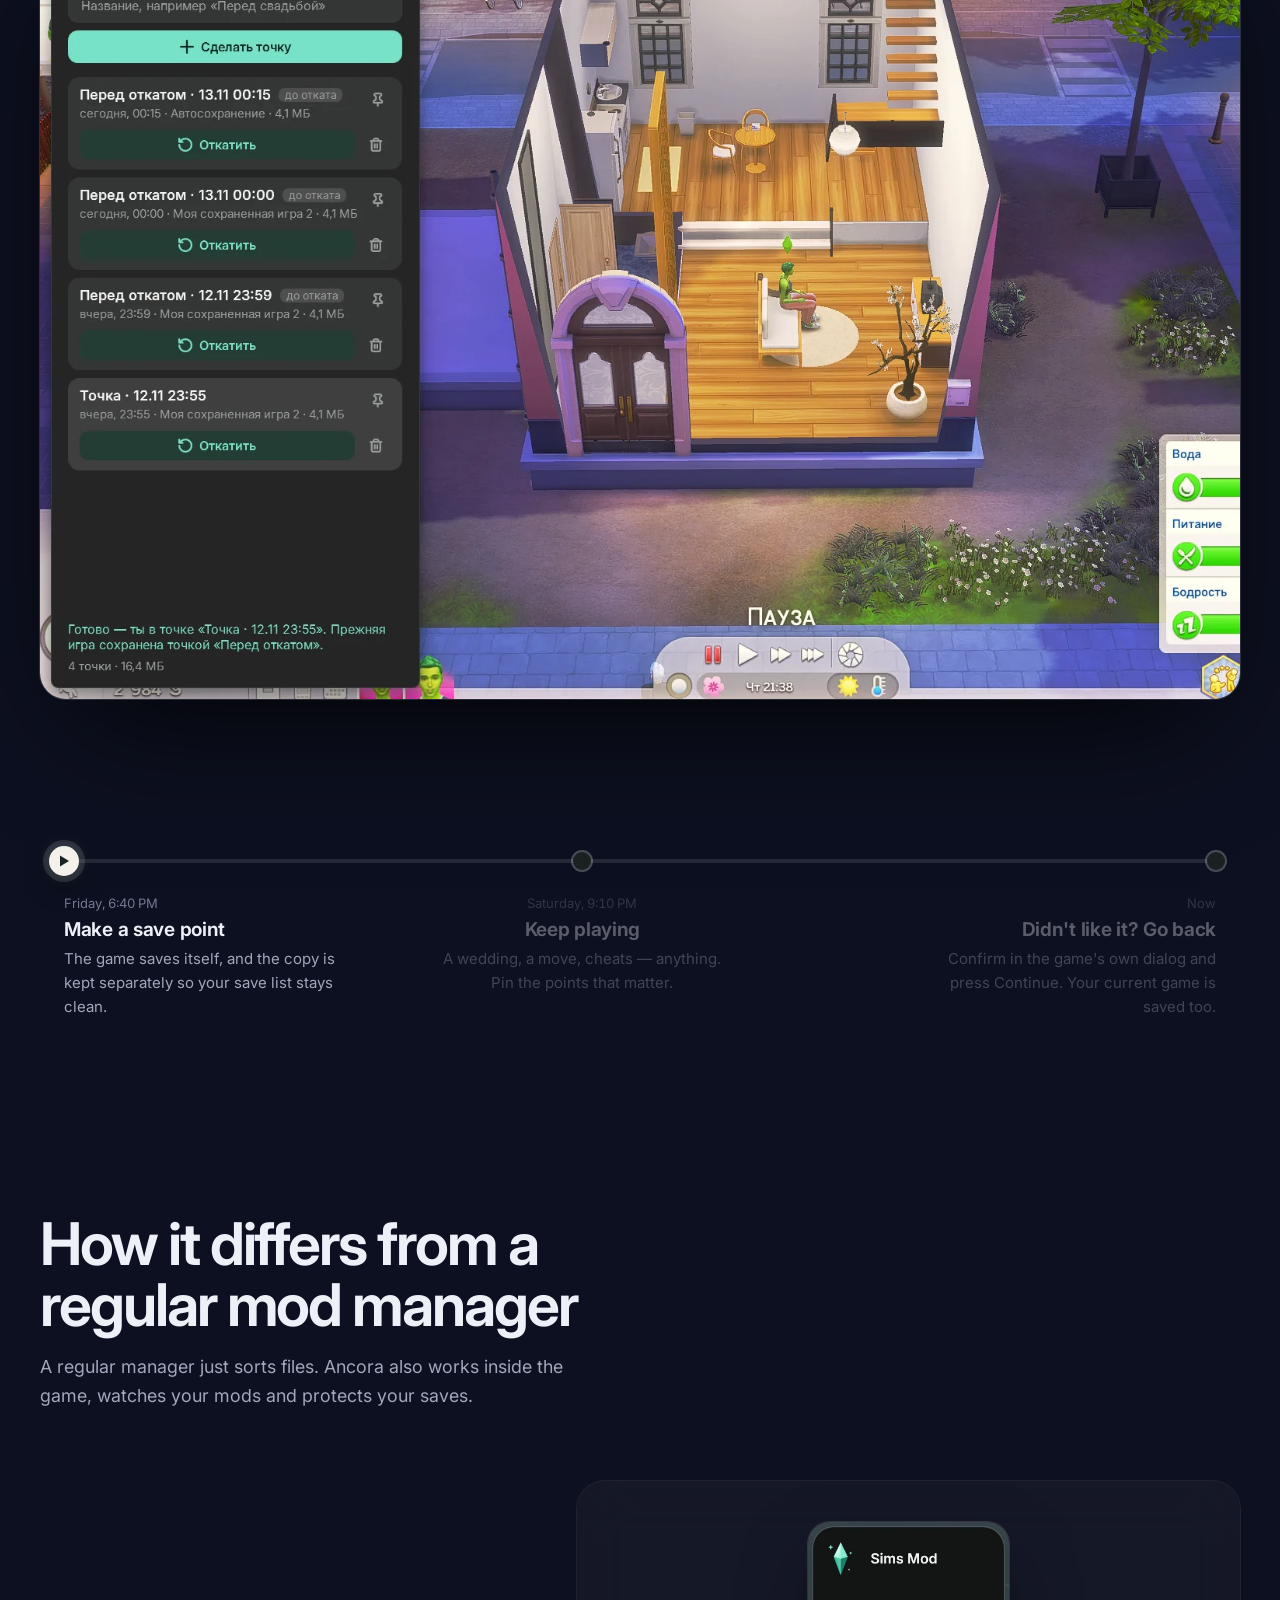
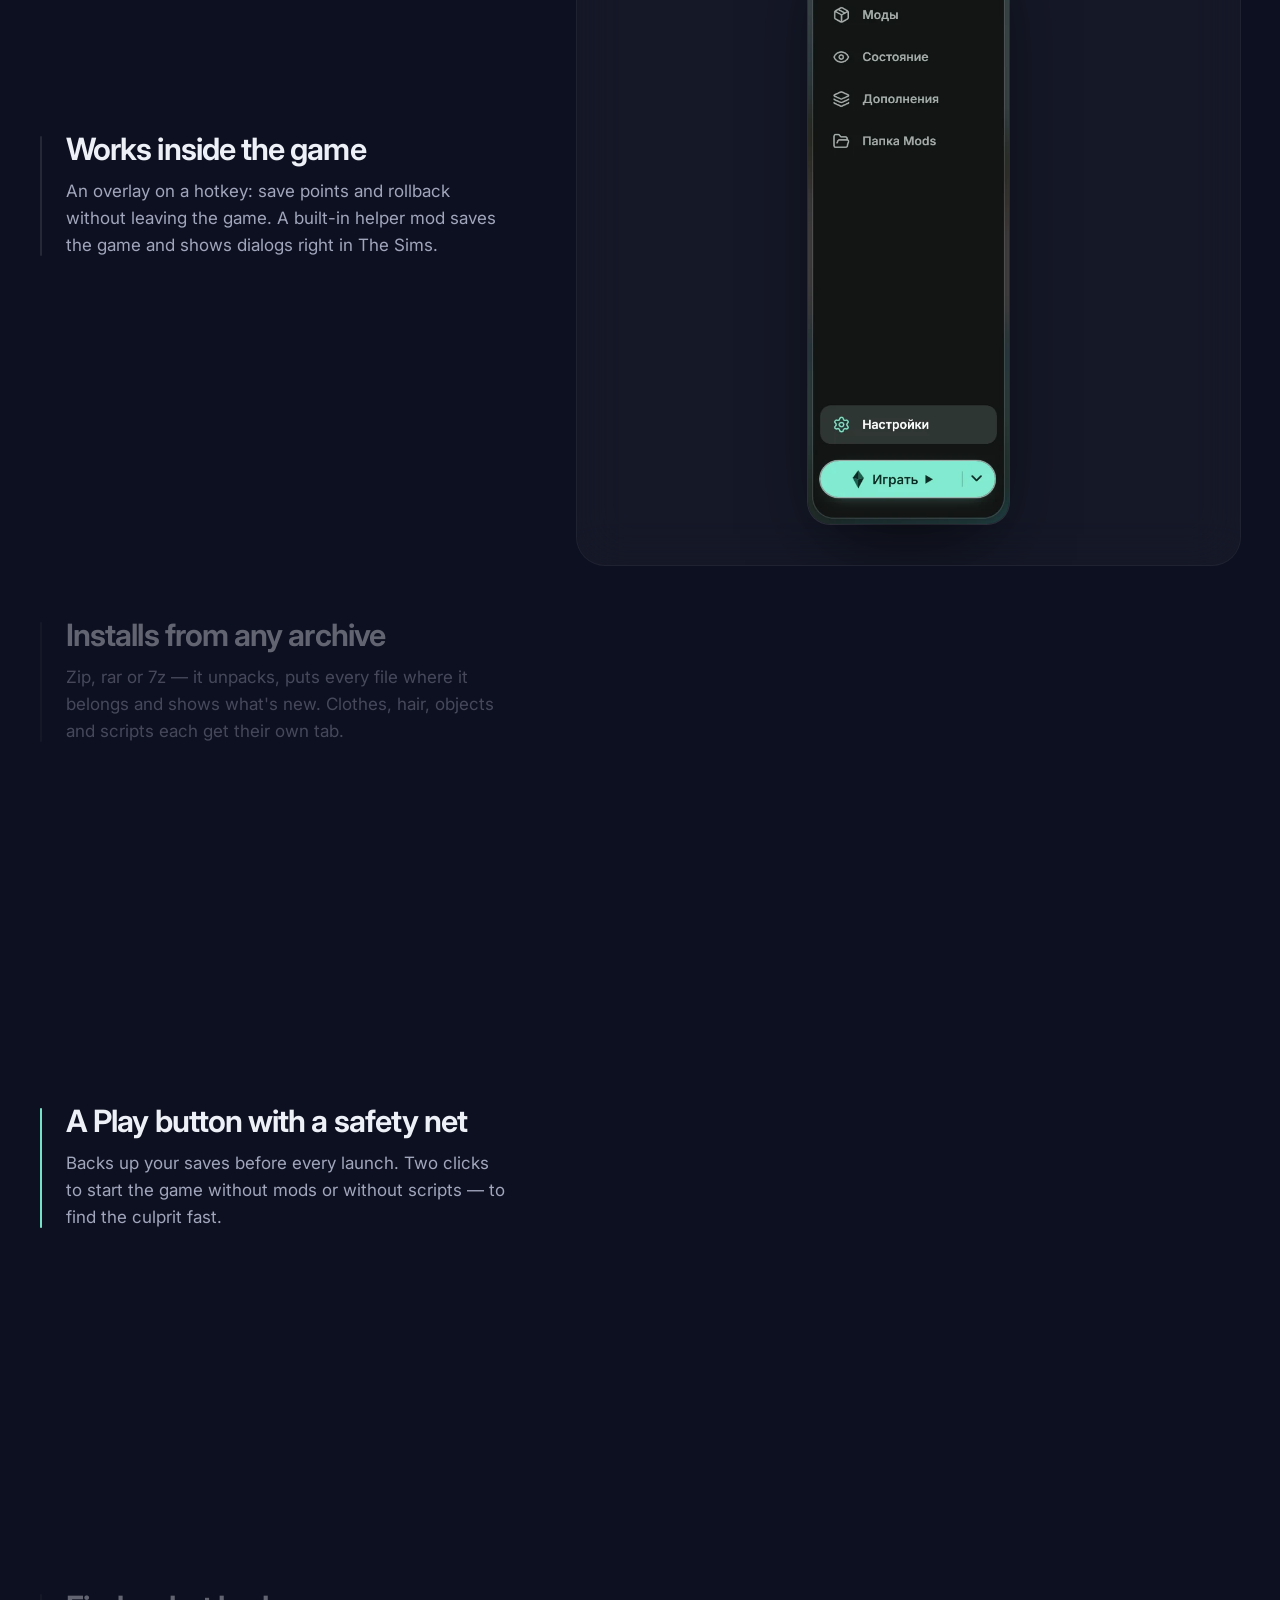
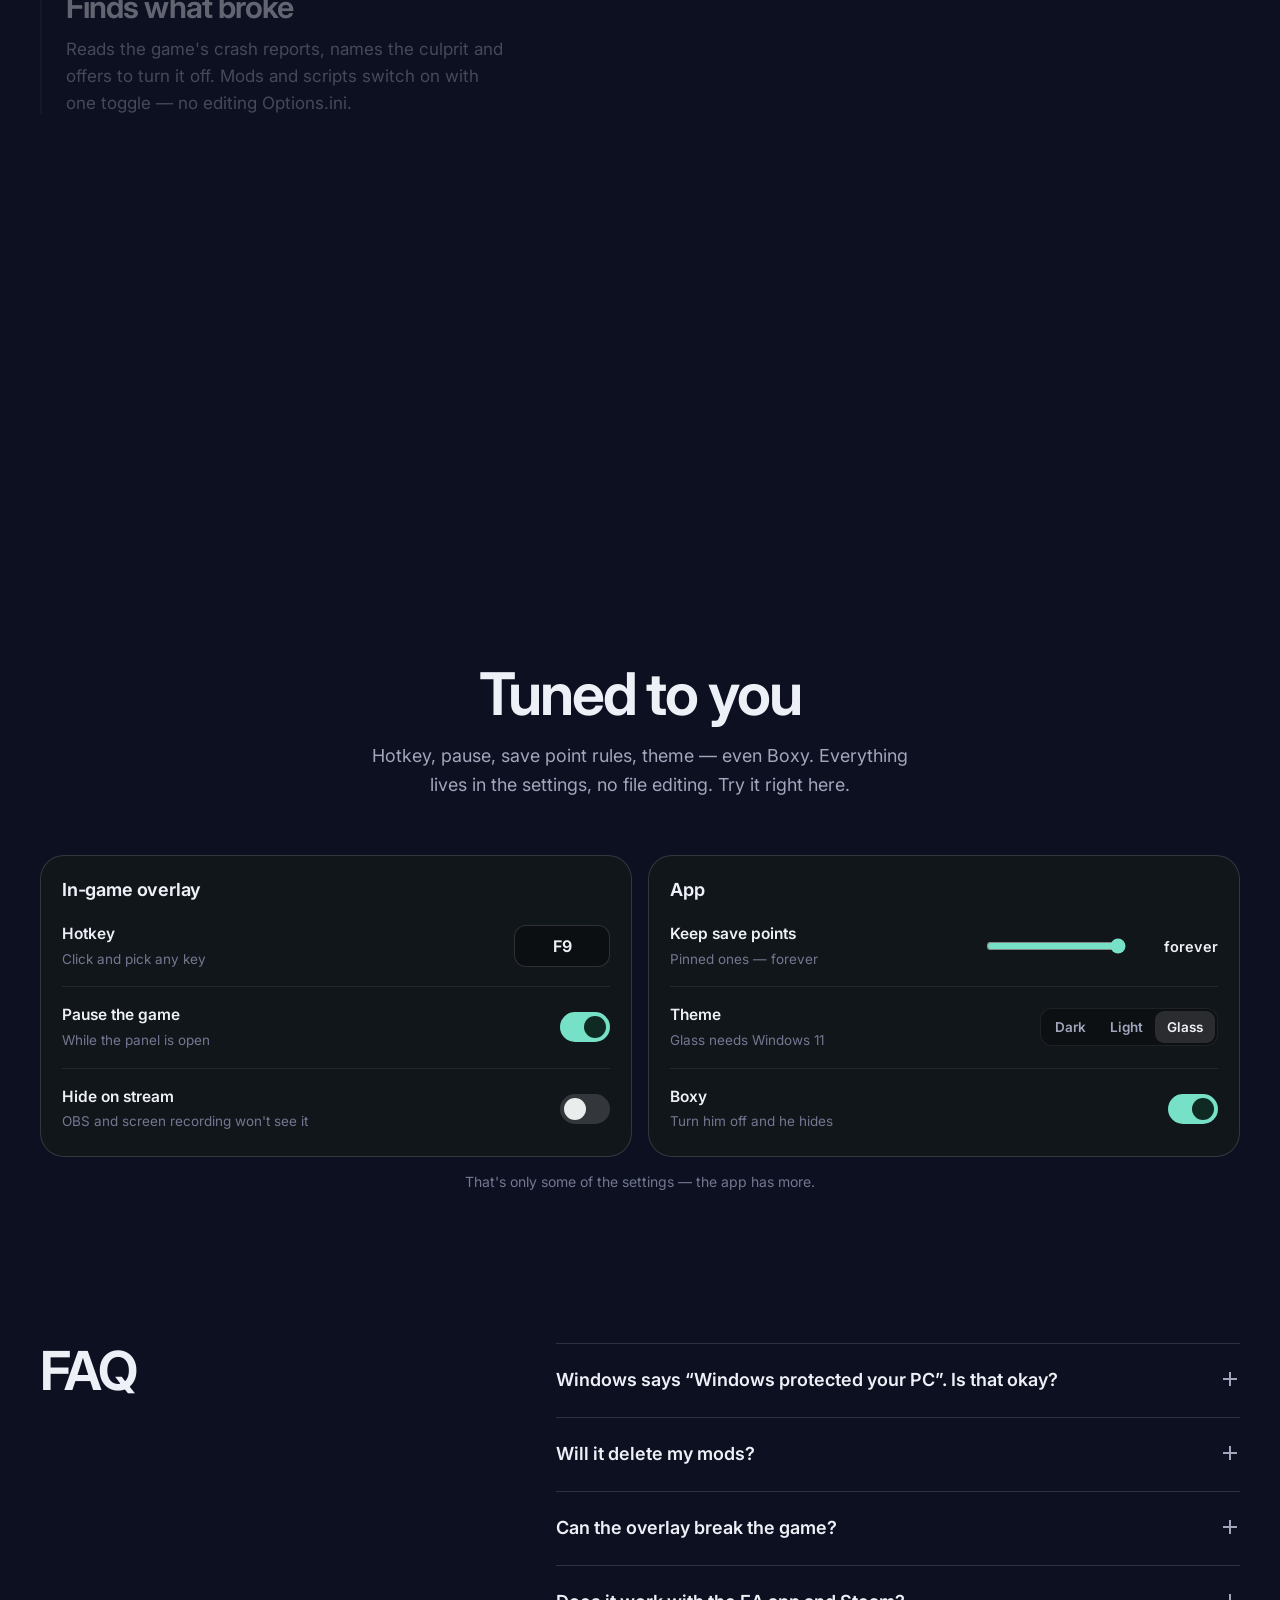
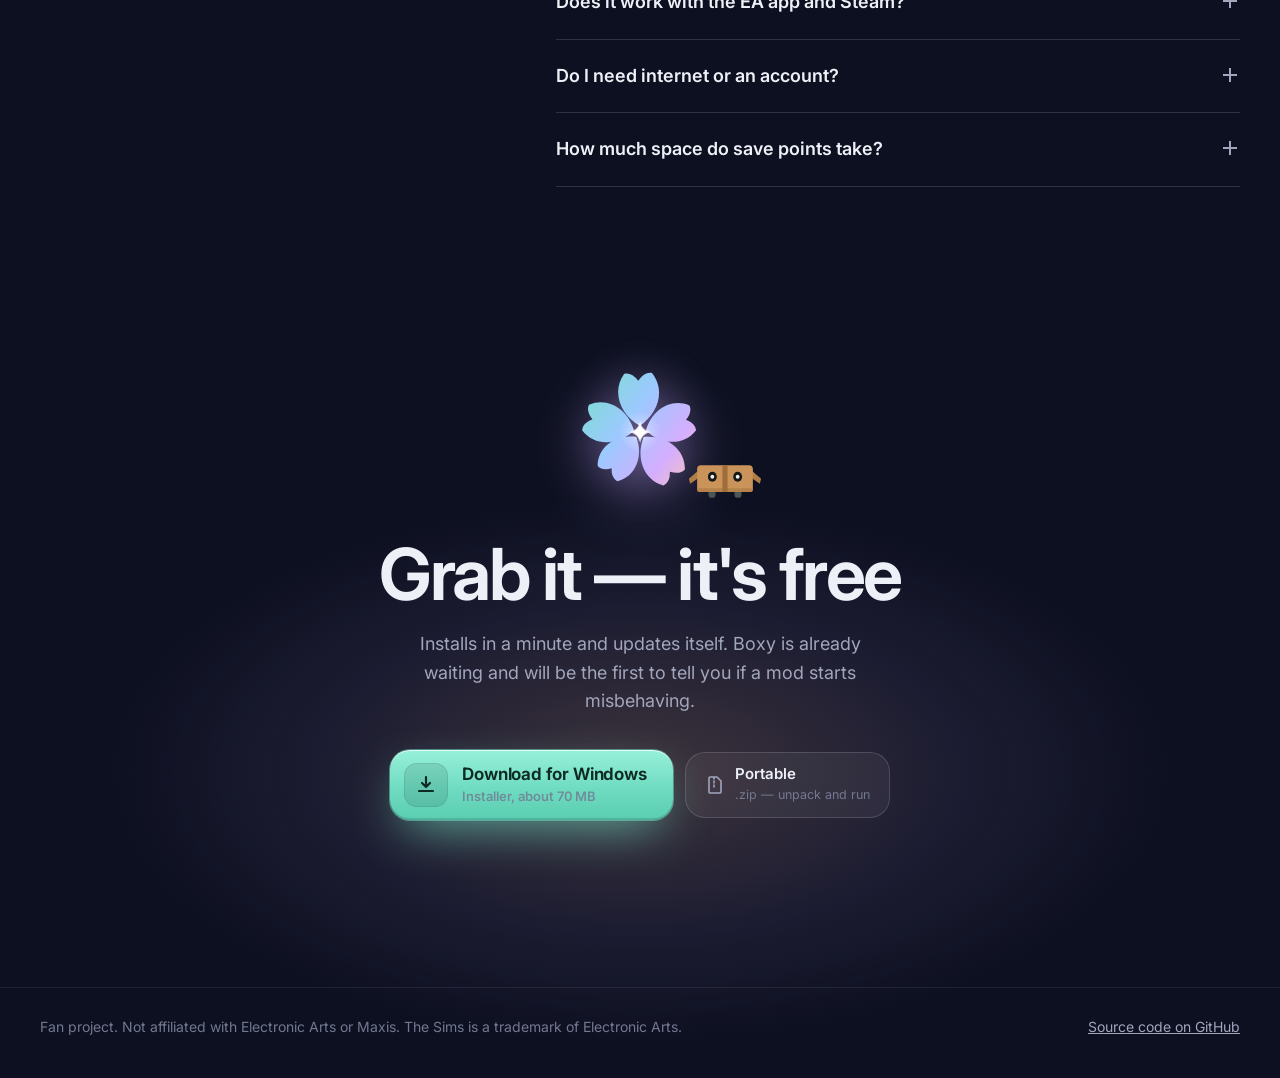
==== commit e16d07e6: "Сайт: ссылки на скачивание — Ancora-win-Setup.exe и Ancora-win-Portable.zip Co-Authored-By: Claude O" ====
--- a/site/en/index.html
+++ b/site/en/index.html
@@ -67,7 +67,7 @@
       <h1><span>The Sims 4 client</span> <span>that keeps your game safe</span></h1>
       <p class="lead">Installs mods from any archive, finds what crashed your game and rolls back your save right inside the game. Everything else is yours to tune.</p>
       <div class="actions">
-        <a class="dl is-desktop-only" href="https://github.com/DrowWithSkadi/SimsModManager/releases/download/dev/SimsModManager-win-Setup.exe">
+        <a class="dl is-desktop-only" href="https://github.com/DrowWithSkadi/SimsModManager/releases/download/dev/Ancora-win-Setup.exe">
           <span class="ic"><svg viewBox="0 0 20 20" aria-hidden="true"><path d="M10 2v10m0 0l-4-4m4 4l4-4M3 16h14" fill="none" stroke="currentColor" stroke-width="2.2" stroke-linecap="round" stroke-linejoin="round"/></svg></span>
           <span><b>Download for Windows</b><small>Installer, about 70 MB</small></span>
         </a>
@@ -278,11 +278,11 @@
       <h2 id="dl-h">Grab it — it&#x27;s free</h2>
       <p>Installs in a minute and updates itself. Boxy is already waiting and will be the first to tell you if a mod starts misbehaving.</p>
       <div class="actions is-desktop-only">
-        <a class="dl" href="https://github.com/DrowWithSkadi/SimsModManager/releases/download/dev/SimsModManager-win-Setup.exe">
+        <a class="dl" href="https://github.com/DrowWithSkadi/SimsModManager/releases/download/dev/Ancora-win-Setup.exe">
           <span class="ic"><svg viewBox="0 0 20 20" aria-hidden="true"><path d="M10 2v10m0 0l-4-4m4 4l4-4M3 16h14" fill="none" stroke="currentColor" stroke-width="2.2" stroke-linecap="round" stroke-linejoin="round"/></svg></span>
           <span><b>Download for Windows</b><small>Installer, about 70 MB</small></span>
         </a>
-        <a class="dl-alt" href="https://github.com/DrowWithSkadi/SimsModManager/releases/download/dev/SimsModManager-win-Portable.zip">
+        <a class="dl-alt" href="https://github.com/DrowWithSkadi/SimsModManager/releases/download/dev/Ancora-win-Portable.zip">
           <svg viewBox="0 0 20 20" aria-hidden="true"><path d="M5 2h7l4 4v11a1 1 0 0 1-1 1H5a1 1 0 0 1-1-1V3a1 1 0 0 1 1-1zM9 2v2m0 2v2m0 2v2" fill="none" stroke="currentColor" stroke-width="1.6" stroke-linecap="round" stroke-linejoin="round"/></svg>
           <span><b>Portable</b><small>.zip — unpack and run</small></span>
         </a>
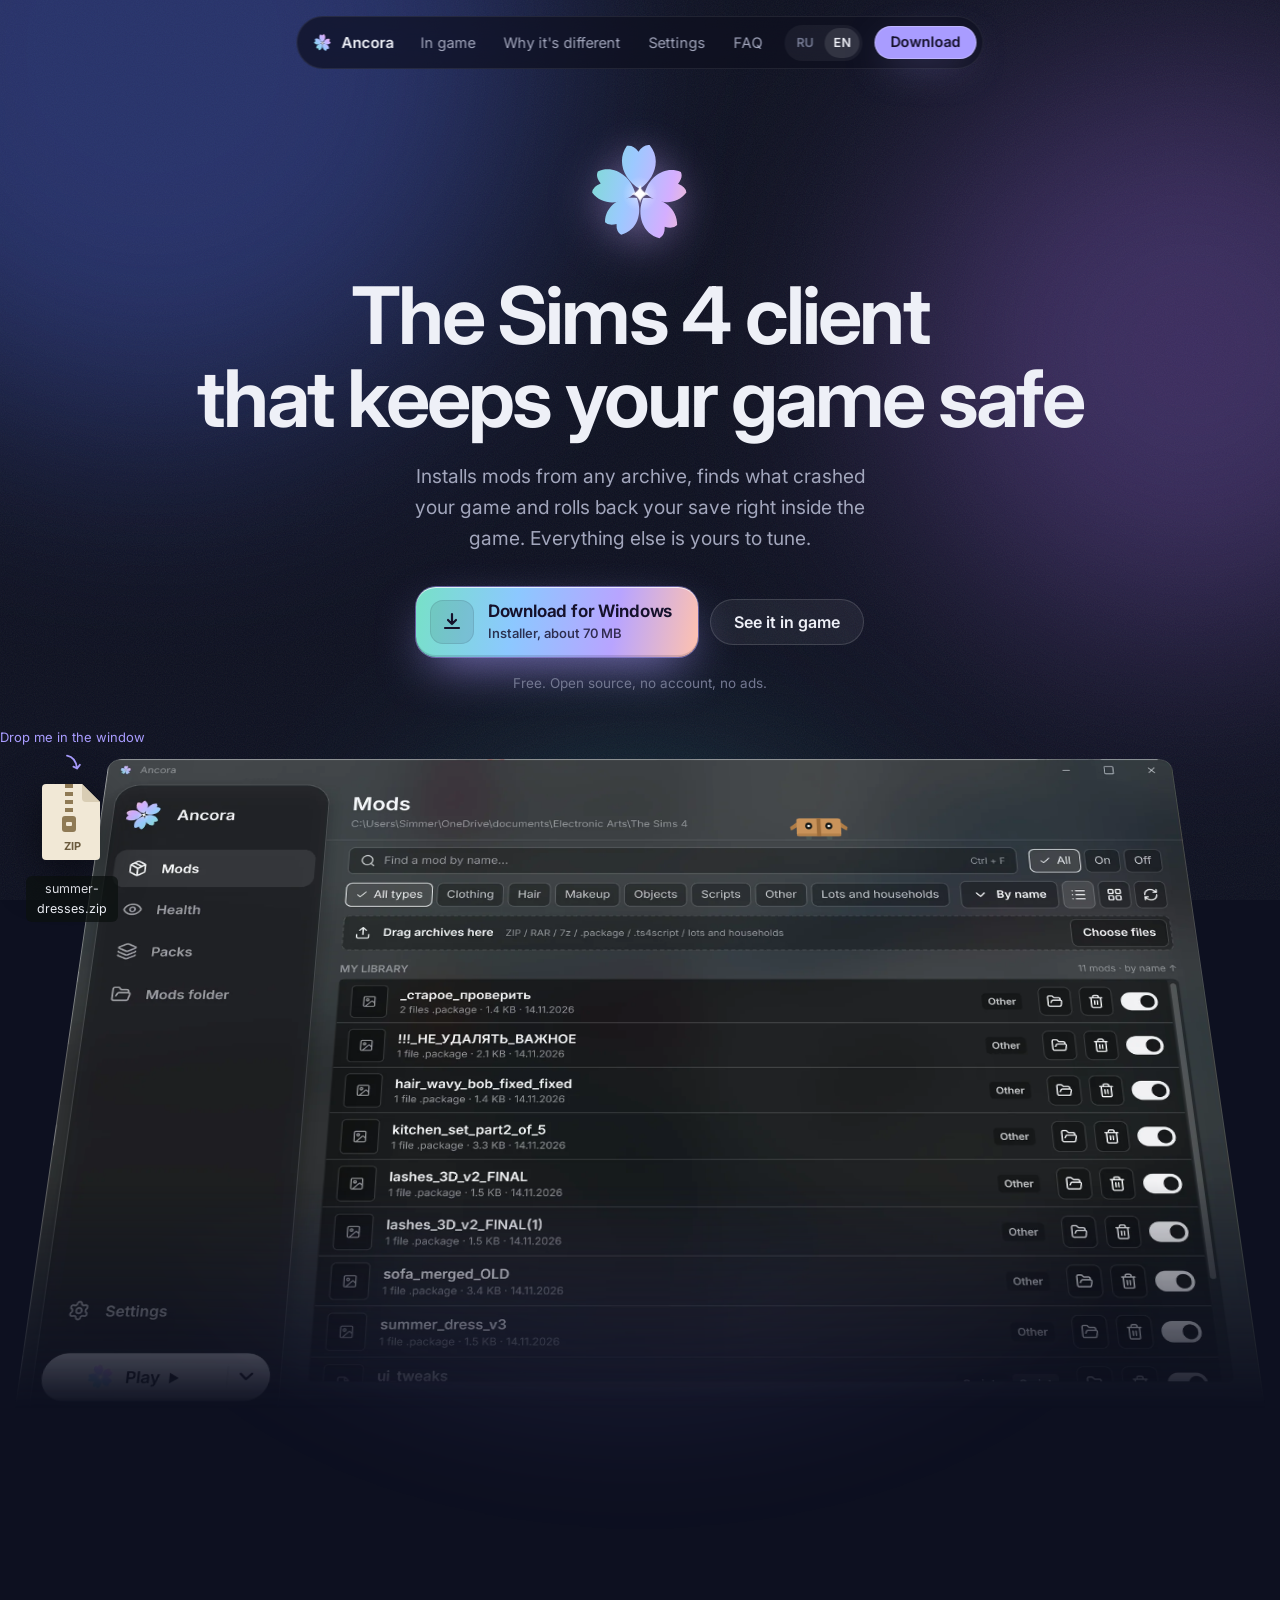
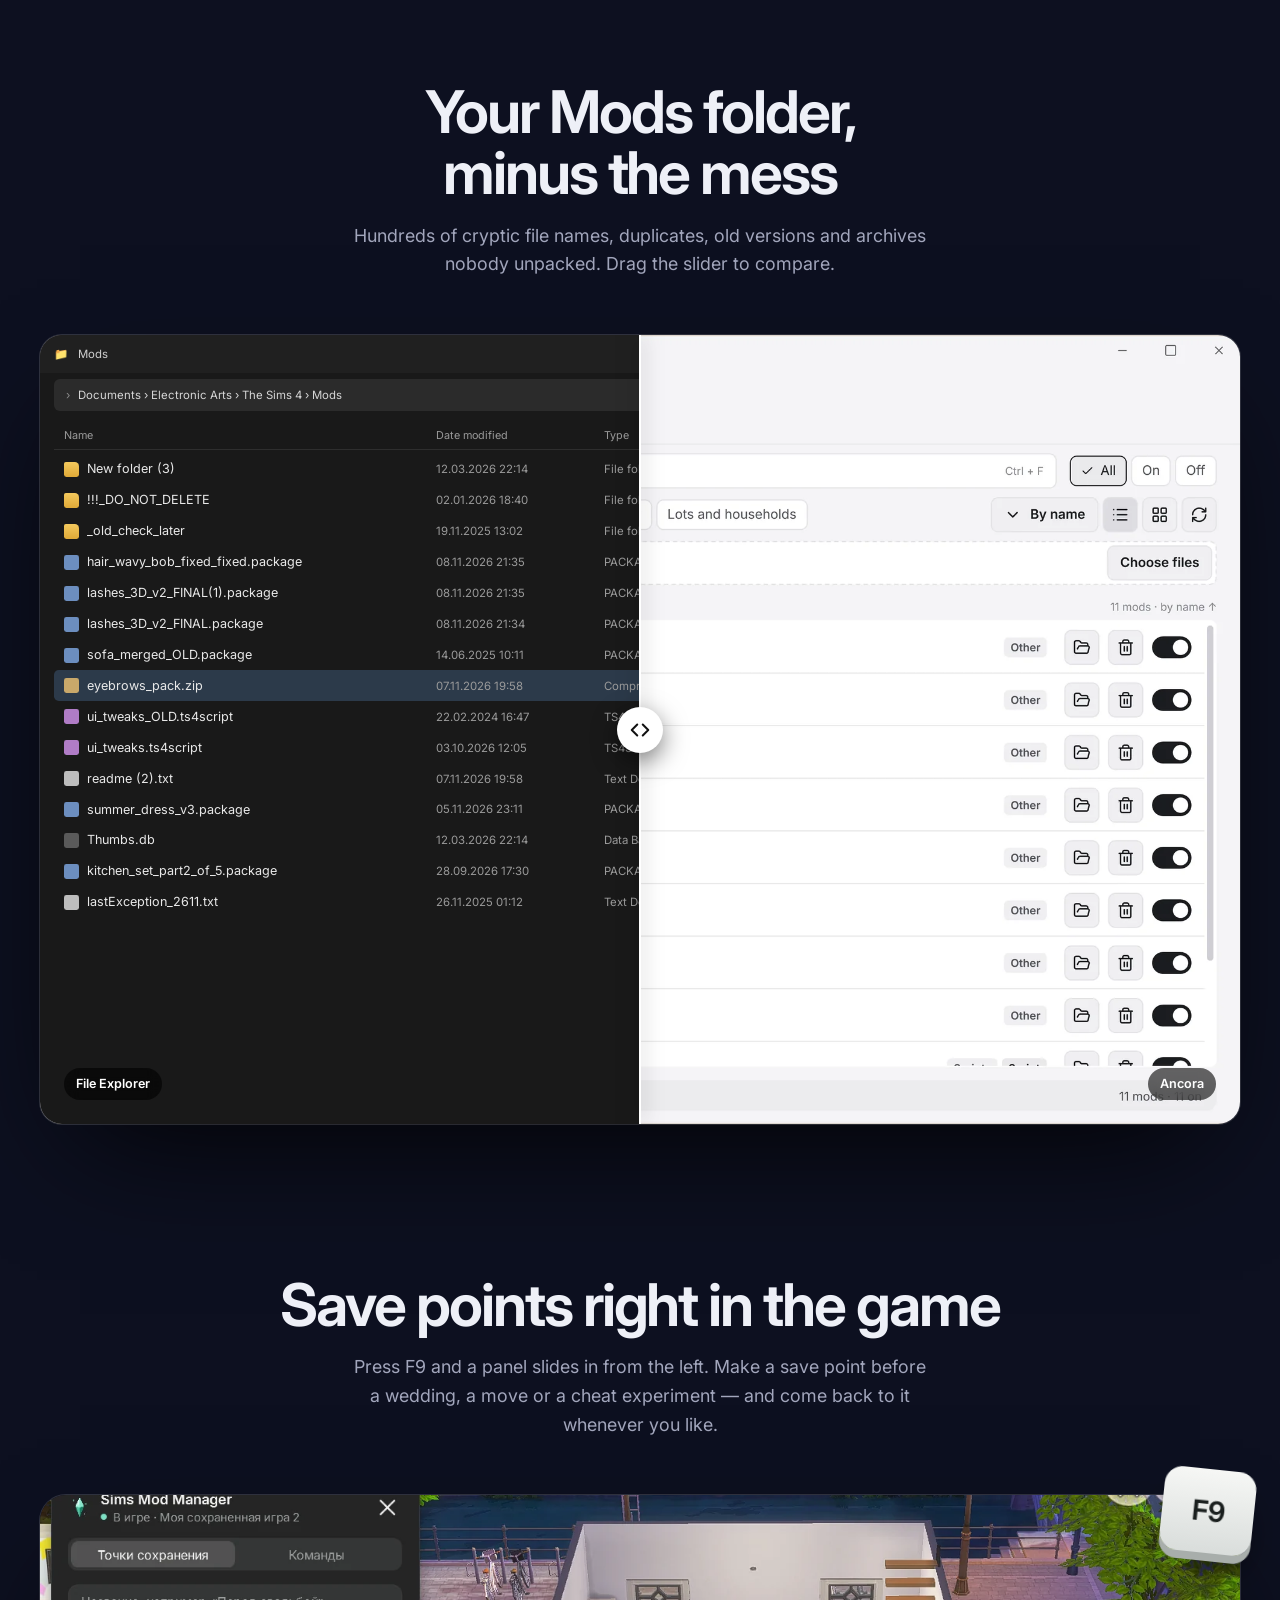
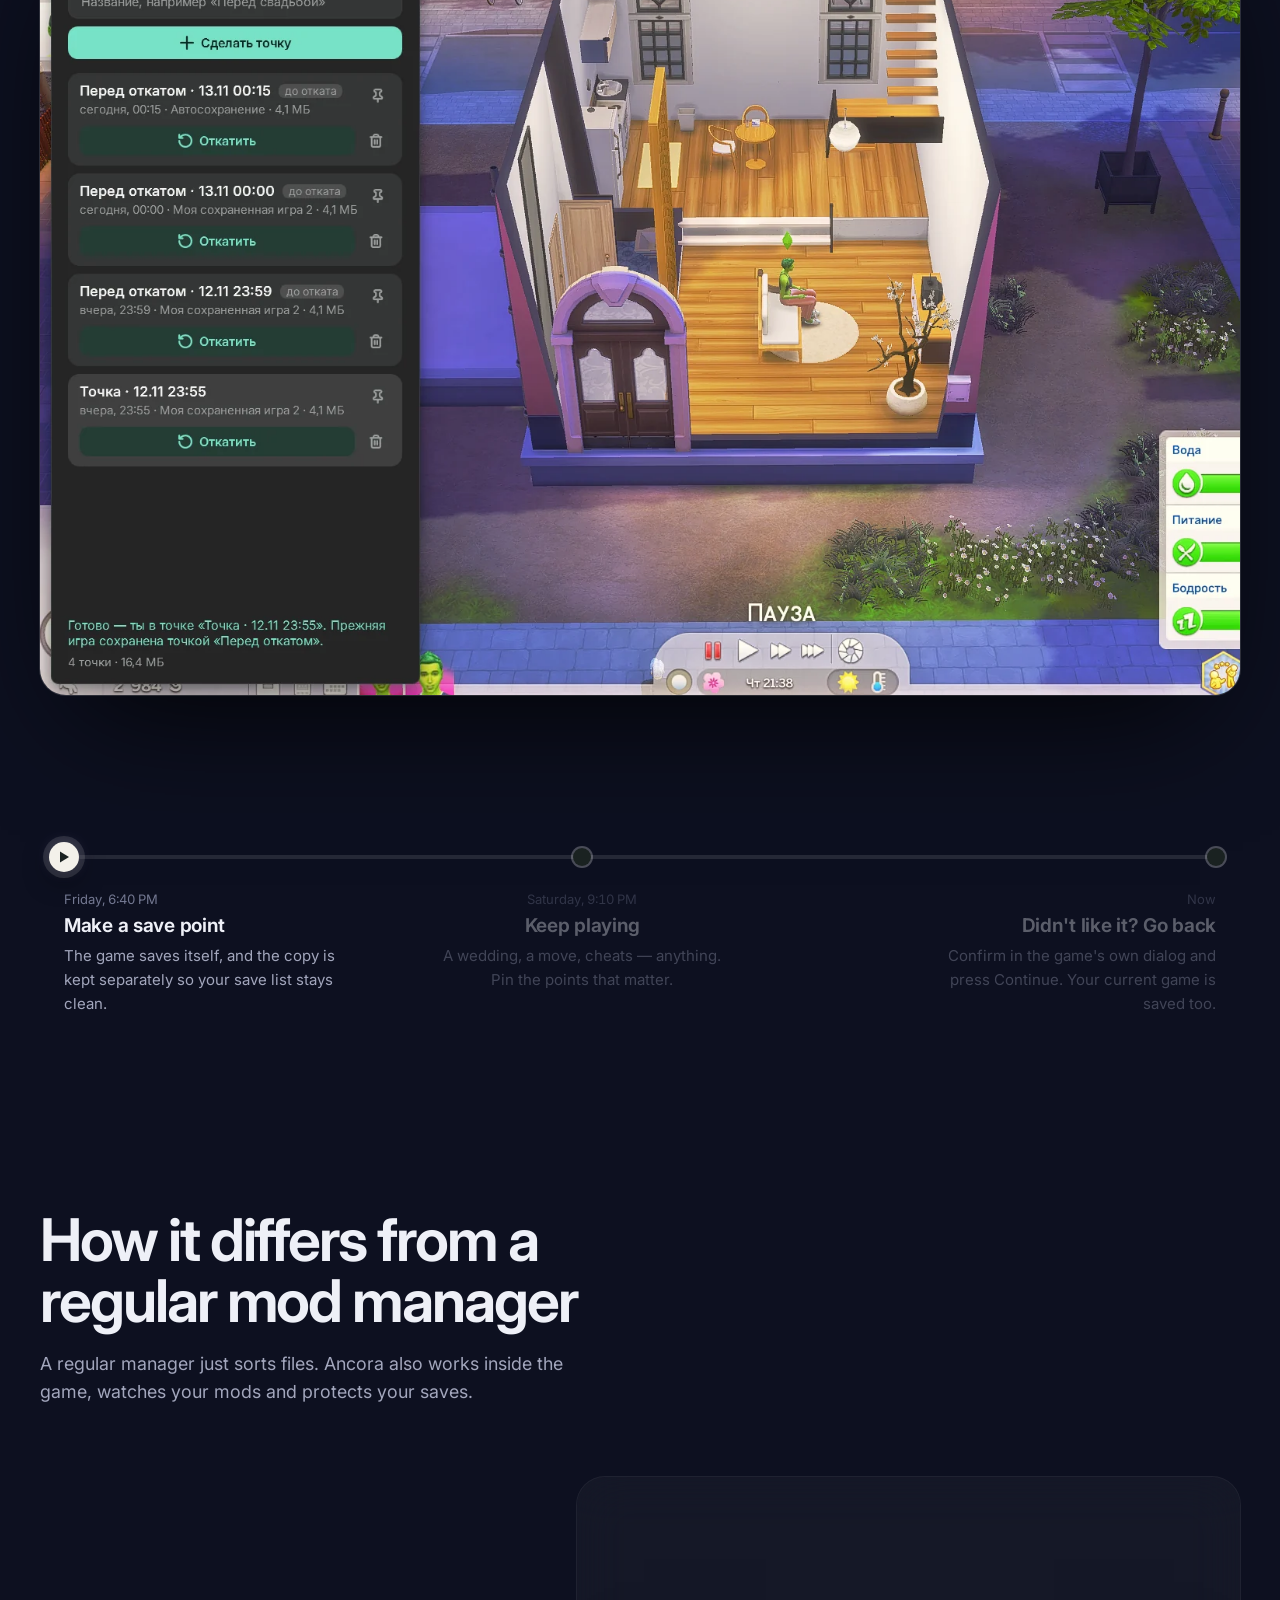
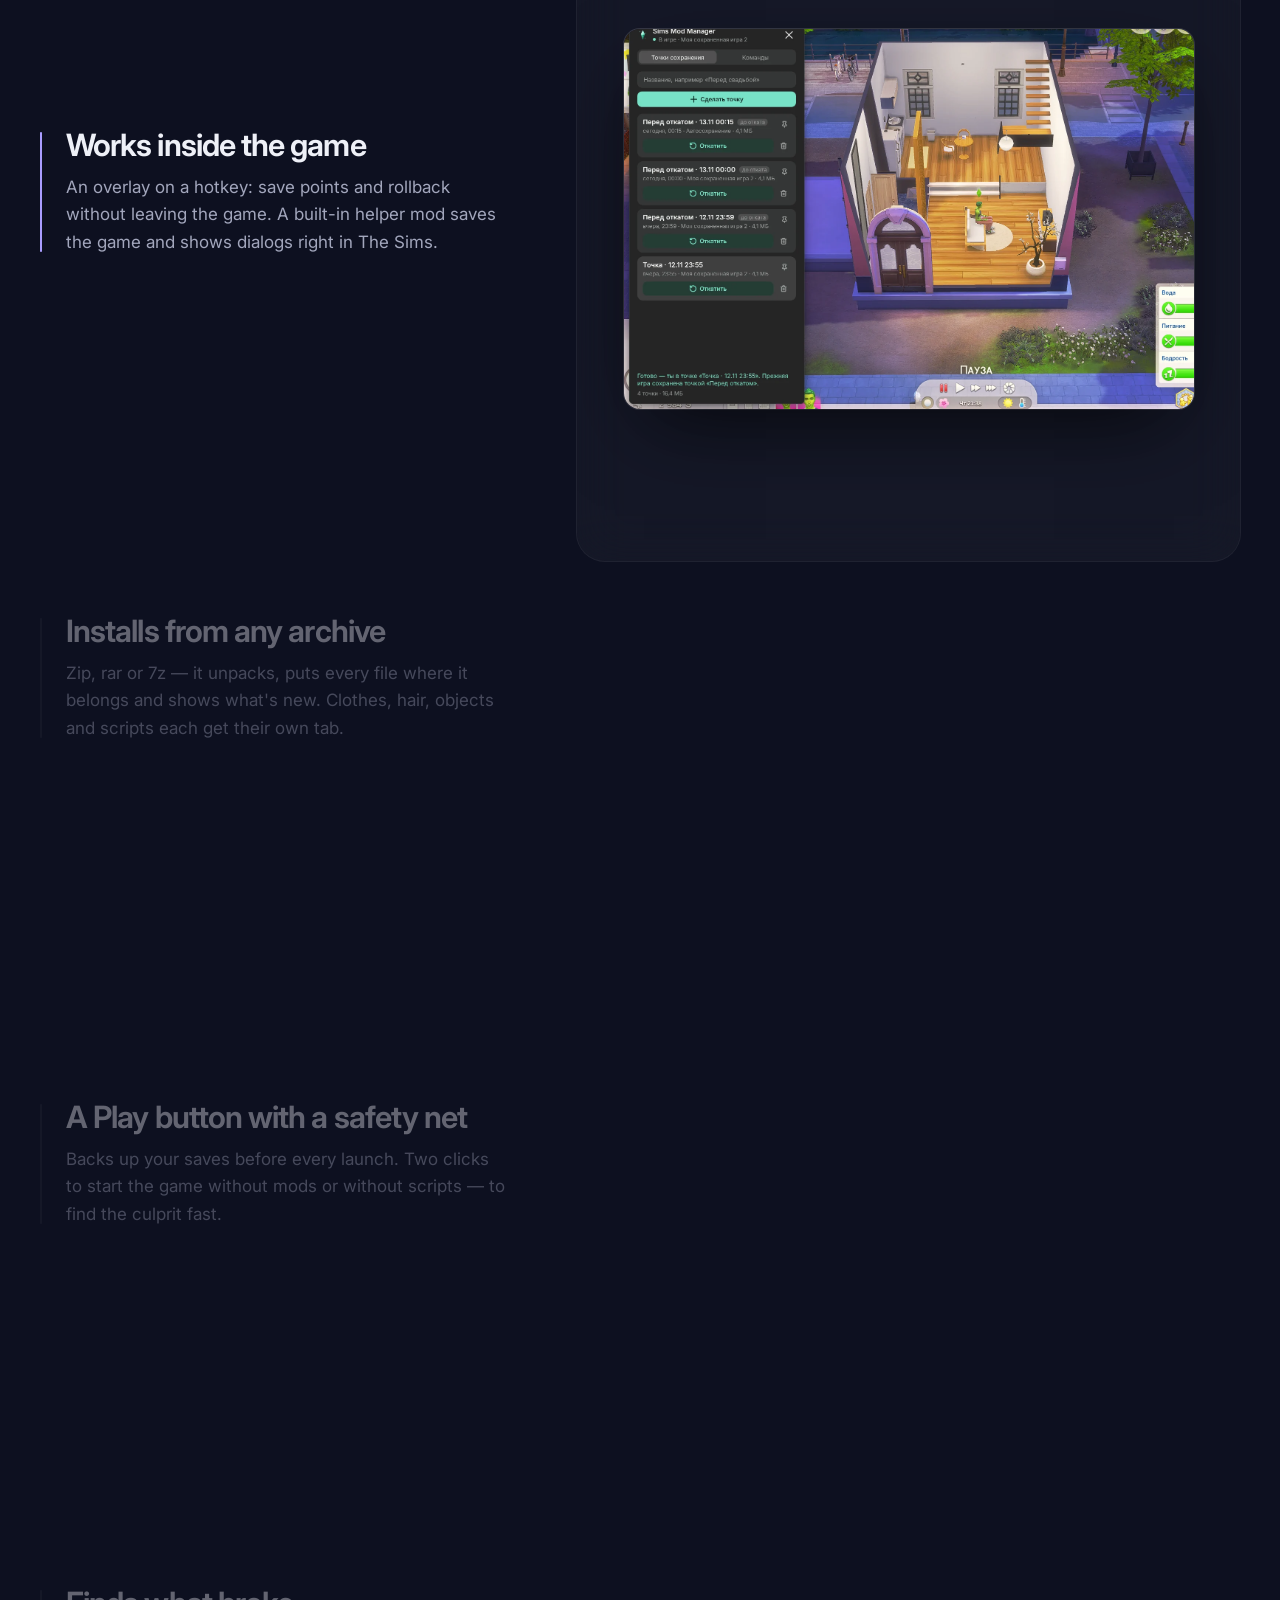
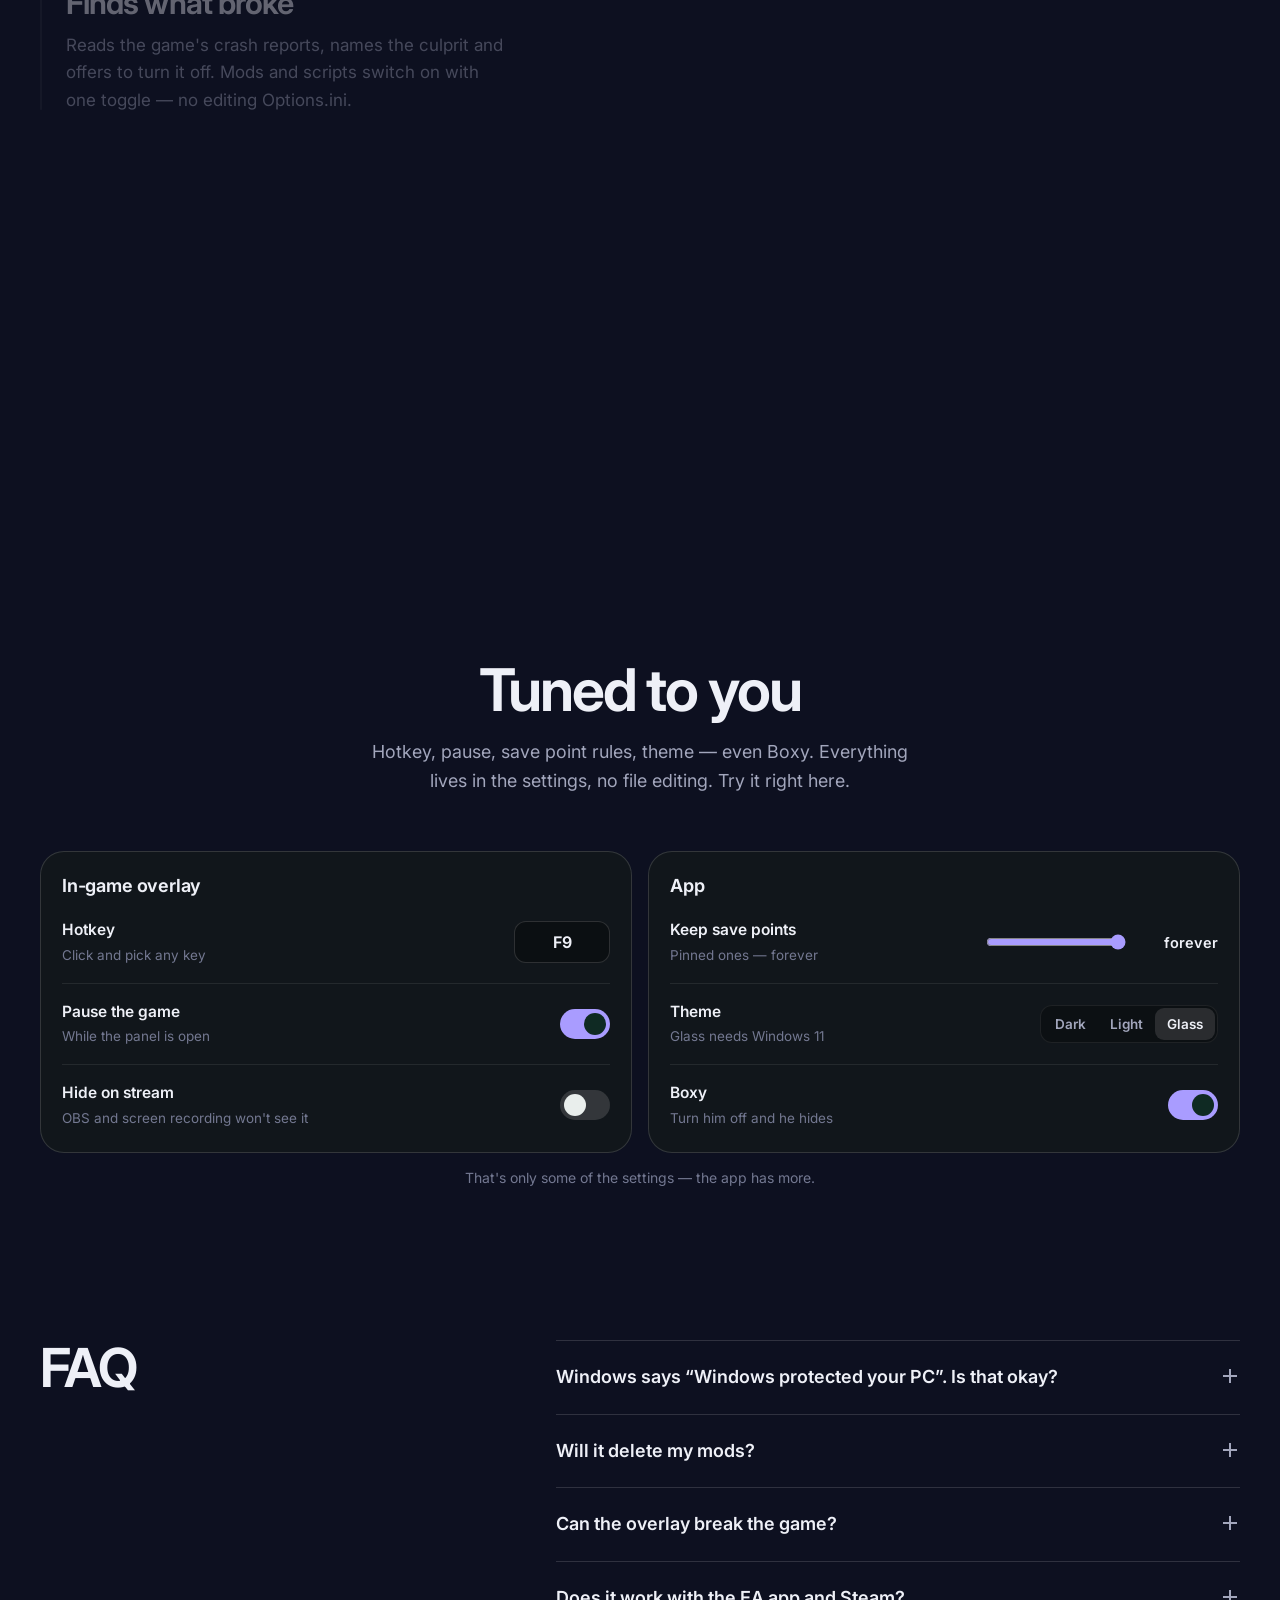
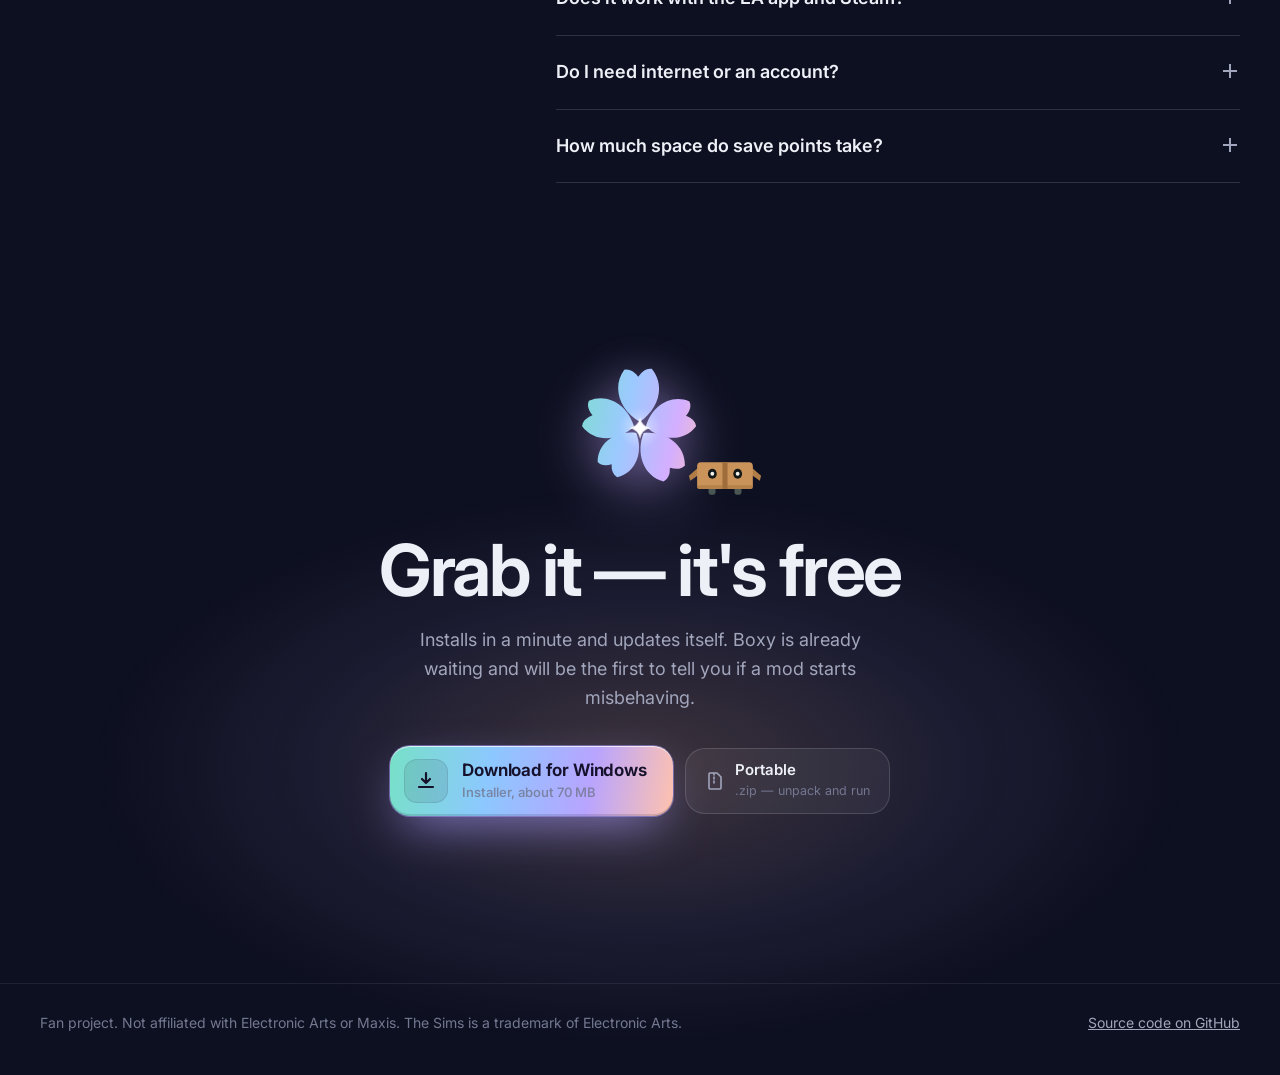
==== commit 0be46ee4: "Сайт: новые скриншоты Ancora — отдельно для русской и английской версии - Первый экран: «Стекло» с р" ====
--- a/site/en/index.html
+++ b/site/en/index.html
@@ -21,7 +21,7 @@
 <link rel="preconnect" href="https://fonts.googleapis.com">
 <link rel="preconnect" href="https://fonts.gstatic.com" crossorigin>
 <link href="https://fonts.googleapis.com/css2?family=Inter:opsz,wght@14..32,400..700&display=swap" rel="stylesheet">
-<link rel="preload" as="image" href="../img/library.webp">
+<link rel="preload" as="image" href="../img/en/library.webp">
 <link rel="stylesheet" href="../style.css">
 </head>
 <body>
@@ -78,7 +78,7 @@
 
     <div class="showcase" id="showcase">
       <div class="window" id="window">
-        <img src="../img/library.webp" width="1373" height="903" alt="Ancora window: a mod library with cards, type filters and a drop zone for archives">
+        <img src="../img/en/library.webp" width="2000" height="1309" alt="Ancora window: a mod library with cards, type filters and a drop zone for archives">
         <div class="dropzone" aria-hidden="true"></div>
         <div class="box-buddy" data-buddy id="hero-buddy"><span class="bubble">Pet me</span></div>
         <div class="toast" id="toast" role="status"><b>✓</b>Installed 3 mods from “summer-dresses.zip”</div>
@@ -106,7 +106,7 @@
         <p>Hundreds of cryptic file names, duplicates, old versions and archives nobody unpacked. Drag the slider to compare.</p>
       </div>
       <div class="compare" id="compare" role="slider" tabindex="0" aria-label="Comparison: the Mods folder in File Explorer and the library in the app" aria-valuemin="0" aria-valuemax="100" aria-valuenow="50">
-        <div class="after"><img src="../img/library.webp" width="1373" height="903" loading="lazy" alt="The same Mods folder in Ancora: cards with previews, types and toggles"></div>
+        <div class="after"><img src="../img/en/library-light.webp" width="2000" height="1309" loading="lazy" alt="The same Mods folder in Ancora: a list of mods with types and toggles, problems flagged"></div>
         <div class="before" aria-hidden="true">
           <div class="explorer">
             <div class="tb"><span>📁</span><span>Mods</span><span class="ctl">— ▢ ✕</span></div>
@@ -193,15 +193,15 @@
       <div class="features">
         <div class="f-list">
           <article class="f-item on" data-f="0"><h3>Works inside the game</h3><p>An overlay on a hotkey: save points and rollback without leaving the game. A built-in helper mod saves the game and shows dialogs right in The Sims.</p><img class="f-shot" src="../img/ingame.webp" width="1544" height="1029" loading="lazy" alt=""></article>
-          <article class="f-item" data-f="1"><h3>Installs from any archive</h3><p>Zip, rar or 7z — it unpacks, puts every file where it belongs and shows what&#x27;s new. Clothes, hair, objects and scripts each get their own tab.</p><img class="f-shot" src="../img/toolbar.webp" width="1485" height="572" loading="lazy" alt=""></article>
-          <article class="f-item" data-f="2"><h3>A Play button with a safety net</h3><p>Backs up your saves before every launch. Two clicks to start the game without mods or without scripts — to find the culprit fast.</p><img class="f-shot tall" src="../img/sidebar.webp" width="344" height="1030" loading="lazy" alt=""></article>
-          <article class="f-item" data-f="3"><h3>Finds what broke</h3><p>Reads the game&#x27;s crash reports, names the culprit and offers to turn it off. Mods and scripts switch on with one toggle — no editing Options.ini.</p><img class="f-shot" src="../img/game-switches.webp" width="812" height="250" loading="lazy" alt=""></article>
+          <article class="f-item" data-f="1"><h3>Installs from any archive</h3><p>Zip, rar or 7z — it unpacks, puts every file where it belongs and shows what&#x27;s new. Clothes, hair, objects and scripts each get their own tab.</p><img class="f-shot" src="../img/en/toolbar.webp" width="1800" height="695" loading="lazy" alt=""></article>
+          <article class="f-item" data-f="2"><h3>A Play button with a safety net</h3><p>Backs up your saves before every launch. Two clicks to start the game without mods or without scripts — to find the culprit fast.</p><img class="f-shot tall" src="../img/en/sidebar.webp" width="520" height="1583" loading="lazy" alt=""></article>
+          <article class="f-item" data-f="3"><h3>Finds what broke</h3><p>Reads the game&#x27;s crash reports, names the culprit and offers to turn it off. Mods and scripts switch on with one toggle — no editing Options.ini.</p><img class="f-shot" src="../img/en/game-switches.webp" width="1300" height="378" loading="lazy" alt=""></article>
         </div>
         <div class="f-stage" aria-hidden="true">
           <figure class="wide on" data-f="0"><img src="../img/ingame.webp" width="1544" height="1029" loading="lazy" alt=""></figure>
-          <figure class="wide" data-f="1"><img src="../img/toolbar.webp" width="1485" height="572" loading="lazy" alt=""></figure>
-          <figure class="tall" data-f="2"><img src="../img/sidebar.webp" width="344" height="1030" loading="lazy" alt=""></figure>
-          <figure class="wide" data-f="3"><img src="../img/game-switches.webp" width="812" height="250" loading="lazy" alt=""></figure>
+          <figure class="wide" data-f="1"><img src="../img/en/toolbar.webp" width="1800" height="695" loading="lazy" alt=""></figure>
+          <figure class="tall" data-f="2"><img src="../img/en/sidebar.webp" width="520" height="1583" loading="lazy" alt=""></figure>
+          <figure class="wide" data-f="3"><img src="../img/en/game-switches.webp" width="1300" height="378" loading="lazy" alt=""></figure>
         </div>
       </div>
     </div>
--- a/site/style.css
+++ b/site/style.css
@@ -15,8 +15,8 @@
   --text: #EEF0F7;
   --muted: #A2A6BC;
   --faint: #737891;
-  --mint: #77E1C7;
-  --on-mint: #0D2B23;
+  --mint: #A99CFF;   /* акцент Ancora — сиреневый из сакуры (имя переменной осталось с прежнего мятного) */
+  --on-mint: #15112B;
   --lilac: #C6A8FF;
   --glow: 198, 168, 255;   /* сиреневое свечение вокруг сакуры */
   --font: "Inter", "Segoe UI", system-ui, sans-serif;
@@ -53,9 +53,9 @@
 .nav .btn { padding: 9px 16px; font-size: 14.5px; margin-left: 4px; }
 
 .btn { display: inline-flex; align-items: center; gap: 10px; font: 600 16px/1 var(--font); text-decoration: none; padding: 15px 24px; border-radius: 999px; border: 0; cursor: pointer; transition: background .2s, transform .2s; }
-.btn-mint { background: var(--mint); color: var(--on-mint); box-shadow: 0 0 0 1px rgba(255,255,255,.25) inset, 0 12px 40px -12px rgba(119,225,199,.7); }
-.btn-mint:hover { background: #8BE9D2; transform: translateY(-1px); }
-.btn-mint:active { background: #5ED0B4; transform: none; }
+.btn-mint { background: var(--mint); color: var(--on-mint); box-shadow: 0 0 0 1px rgba(255,255,255,.25) inset, 0 12px 40px -12px rgba(169,156,255,.7); }
+.btn-mint:hover { background: #BAAFFF; transform: translateY(-1px); }
+.btn-mint:active { background: #9587F2; transform: none; }
 .btn-mint svg { width: 16px; height: 16px; }
 .btn-glass { background: rgba(255,255,255,.06); color: var(--text); box-shadow: 0 0 0 1px var(--line-strong) inset; }
 .btn-glass:hover { background: rgba(255,255,255,.1); }
@@ -83,13 +83,13 @@
 .window > img { border-radius: 14px; width: 100%; display: block; }
 .window::after { content: ""; position: absolute; inset: 0; border-radius: 14px; box-shadow: inset 0 0 0 1px var(--line-strong); pointer-events: none; }
 .window::before { content: ""; position: absolute; inset: 8% 4% -6%; z-index: -1; border-radius: 50%;
-  background: radial-gradient(closest-side, rgba(119,225,199,.38), transparent); filter: blur(50px); opacity: calc(.5 + var(--p) * .5); }
+  background: radial-gradient(closest-side, rgba(169,156,255,.38), transparent); filter: blur(50px); opacity: calc(.5 + var(--p) * .5); }
 
 /* Зона «Перетащите архивы сюда» на скриншоте подсвечивается, когда над окном несут архив */
 .dropzone { position: absolute; left: 8.8%; top: 26.2%; width: 89%; height: 5.8%; border-radius: 10px; pointer-events: none;
-  box-shadow: 0 0 0 2px var(--mint), 0 0 40px rgba(119,225,199,.45); background: rgba(119,225,199,.12); opacity: 0; transition: opacity .2s; }
+  box-shadow: 0 0 0 2px var(--mint), 0 0 40px rgba(169,156,255,.45); background: rgba(169,156,255,.12); opacity: 0; transition: opacity .2s; }
 .window.over .dropzone { opacity: 1; }
-.window.over { box-shadow: 0 0 0 1px rgba(119,225,199,.5), 0 40px 120px -30px rgba(0,0,0,.8); }
+.window.over { box-shadow: 0 0 0 1px rgba(169,156,255,.5), 0 40px 120px -30px rgba(0,0,0,.8); }
 .toast { position: absolute; left: 50%; top: 34%; transform: translate(-50%, 20px); opacity: 0; z-index: 3;
   display: flex; align-items: center; gap: 10px; padding: 11px 16px 11px 12px; border-radius: 14px; font-size: 14px; white-space: nowrap;
   background: rgba(20, 27, 26, .92); box-shadow: 0 0 0 1px var(--line-strong), 0 16px 40px rgba(0,0,0,.5); transition: opacity .3s, transform .4s var(--ease); }
@@ -158,7 +158,7 @@
 .ripple { position: absolute; width: 40px; height: 40px; margin: -20px 0 0 -20px; border-radius: 50%; border: 2px solid var(--mint); opacity: 0; pointer-events: none; z-index: 3; }
 .ripple.go { animation: ripple .6s ease-out; }
 @keyframes ripple { from { opacity: 1; transform: scale(.4); } to { opacity: 0; transform: scale(1.8); } }
-.focus-ring { position: absolute; left: 3.3%; top: 29.1%; width: 23.1%; height: 3.6%; border-radius: 8px; box-shadow: 0 0 0 2px var(--mint), 0 0 24px rgba(119,225,199,.6); opacity: 0; transition: opacity .3s; z-index: 2; }
+.focus-ring { position: absolute; left: 3.3%; top: 29.1%; width: 23.1%; height: 3.6%; border-radius: 8px; box-shadow: 0 0 0 2px var(--mint), 0 0 24px rgba(169,156,255,.6); opacity: 0; transition: opacity .3s; z-index: 2; }
 /* Окно в стиле игры — такое показывает наш мод-помощник */
 .sims-dialog { position: absolute; left: 58%; top: 50%; width: min(440px, 46%); transform: translate(-50%, -44%) scale(.92); opacity: 0; z-index: 3;
   background: #FDFCF9; color: #2D5A8E; border-radius: 16px; padding: 22px 24px 20px; text-align: center; box-shadow: 0 24px 70px rgba(0,0,0,.55);
@@ -180,10 +180,10 @@
 /* Шкала времени сохранения: точка → игра → откат. Ползунок идёт вперёд при прокрутке и «перематывается» назад */
 .timeline { --t: 0; margin-top: 160px; position: relative; padding: 0 2%; }
 .track { position: relative; height: 4px; border-radius: 4px; background: rgba(255,255,255,.1); margin: 0 0 0; }
-.track .fill { position: absolute; left: 0; top: 0; bottom: 0; width: calc(var(--fill, 0) * 100%); border-radius: 4px; background: linear-gradient(90deg, rgba(119,225,199,.35), var(--mint)); }
+.track .fill { position: absolute; left: 0; top: 0; bottom: 0; width: calc(var(--fill, 0) * 100%); border-radius: 4px; background: linear-gradient(90deg, rgba(169,156,255,.35), var(--mint)); }
 .track .ghost { position: absolute; top: 0; bottom: 0; left: 45%; right: 0; border-radius: 4px; background: repeating-linear-gradient(90deg, rgba(240,138,126,.55) 0 8px, transparent 8px 14px); opacity: var(--ghost, 0); }
 .mark { position: absolute; top: 50%; width: 18px; height: 18px; margin: -9px 0 0 -9px; border-radius: 50%; background: #1A2221; box-shadow: 0 0 0 2px rgba(255,255,255,.25); transition: box-shadow .3s, background .3s; }
-.mark.on { background: var(--mint); box-shadow: 0 0 0 4px rgba(119,225,199,.25), 0 0 20px rgba(119,225,199,.6); }
+.mark.on { background: var(--mint); box-shadow: 0 0 0 4px rgba(169,156,255,.25), 0 0 20px rgba(169,156,255,.6); }
 .head { position: absolute; top: 50%; left: calc(var(--x, 0) * 100%); width: 30px; height: 30px; margin: -15px 0 0 -15px; border-radius: 50%; background: #F3F1EA; box-shadow: 0 0 0 6px rgba(243,241,234,.12), 0 8px 24px rgba(0,0,0,.5); display: grid; place-items: center; }
 .head svg { width: 14px; height: 14px; color: #1A2221; transition: transform .3s; }
 .timeline.rewind .head svg { transform: scaleX(-1); }
@@ -300,14 +300,14 @@
 /* ── Кнопка скачивания: крупная, в две строки, с бликом ── */
 .dl { display: inline-flex; align-items: center; gap: 14px; text-decoration: none; text-align: left; position: relative; overflow: hidden; isolation: isolate;
   padding: 13px 26px 13px 14px; border-radius: 20px; color: var(--on-mint);
-  background: linear-gradient(180deg, #97F0DA 0%, #6FDCC1 55%, #5ACDB1 100%);
-  box-shadow: 0 1px 0 rgba(255,255,255,.7) inset, 0 -2px 0 rgba(0,0,0,.12) inset, 0 18px 50px -14px rgba(119,225,199,.8), 0 0 0 1px rgba(119,225,199,.5);
+  background: linear-gradient(100deg, #77E1C7 0%, #8CC8FF 35%, #B8A4FF 70%, #FFC2AE 100%);   /* градиент сакуры, как кнопка «Играть» в программе */
+  box-shadow: 0 1px 0 rgba(255,255,255,.7) inset, 0 -2px 0 rgba(0,0,0,.12) inset, 0 18px 50px -14px rgba(169,156,255,.8), 0 0 0 1px rgba(169,156,255,.5);
   transition: transform .25s var(--ease), box-shadow .25s; }
 .dl::after { content: ""; position: absolute; inset: 0; z-index: -1; background: linear-gradient(105deg, transparent 30%, rgba(255,255,255,.6) 48%, transparent 66%); transform: translateX(-110%); }
-.dl:hover { transform: translateY(-2px); box-shadow: 0 1px 0 rgba(255,255,255,.7) inset, 0 -2px 0 rgba(0,0,0,.12) inset, 0 26px 60px -14px rgba(119,225,199,.95), 0 0 0 1px rgba(119,225,199,.6); }
+.dl:hover { transform: translateY(-2px); box-shadow: 0 1px 0 rgba(255,255,255,.7) inset, 0 -2px 0 rgba(0,0,0,.12) inset, 0 26px 60px -14px rgba(169,156,255,.95), 0 0 0 1px rgba(169,156,255,.6); }
 .dl:hover::after { transform: translateX(110%); transition: transform .9s var(--ease); }
 .dl:active { transform: translateY(0) scale(.99); }
-.dl .ic { width: 44px; height: 44px; flex: none; border-radius: 13px; display: grid; place-items: center; background: rgba(13,43,35,.12); box-shadow: 0 0 0 1px rgba(13,43,35,.1) inset; }
+.dl .ic { width: 44px; height: 44px; flex: none; border-radius: 13px; display: grid; place-items: center; background: rgba(23,20,43,.10); box-shadow: 0 0 0 1px rgba(23,20,43,.1) inset; }
 .dl .ic svg { width: 20px; height: 20px; }
 .dl:hover .ic svg { animation: nudge .8s var(--ease); }
 @keyframes nudge { 40% { transform: translateY(3px); } }
@@ -374,7 +374,7 @@
 .switch[aria-checked="true"] { background: var(--mint); }
 .switch[aria-checked="true"]::after { transform: translateX(20px); background: #0F2A23; }
 .key-pick { min-width: 96px; height: 42px; padding: 0 16px; border-radius: 12px; border: 1px solid var(--line-strong); background: rgba(0,0,0,.3); color: var(--text); font: 650 16px var(--font); cursor: pointer; transition: border-color .2s, box-shadow .2s; }
-.key-pick.listen { border-color: var(--mint); box-shadow: 0 0 0 4px rgba(119,225,199,.15); color: var(--mint); font-size: 13.5px; }
+.key-pick.listen { border-color: var(--mint); box-shadow: 0 0 0 4px rgba(169,156,255,.15); color: var(--mint); font-size: 13.5px; }
 .seg { display: inline-flex; padding: 3px; border-radius: 12px; background: rgba(0,0,0,.3); box-shadow: 0 0 0 1px var(--line) inset; }
 .seg button { border: 0; background: none; color: var(--muted); font: 600 13.5px var(--font); padding: 8px 12px; border-radius: 9px; cursor: pointer; }
 .seg button[aria-pressed="true"] { background: rgba(255,255,255,.12); color: var(--text); }
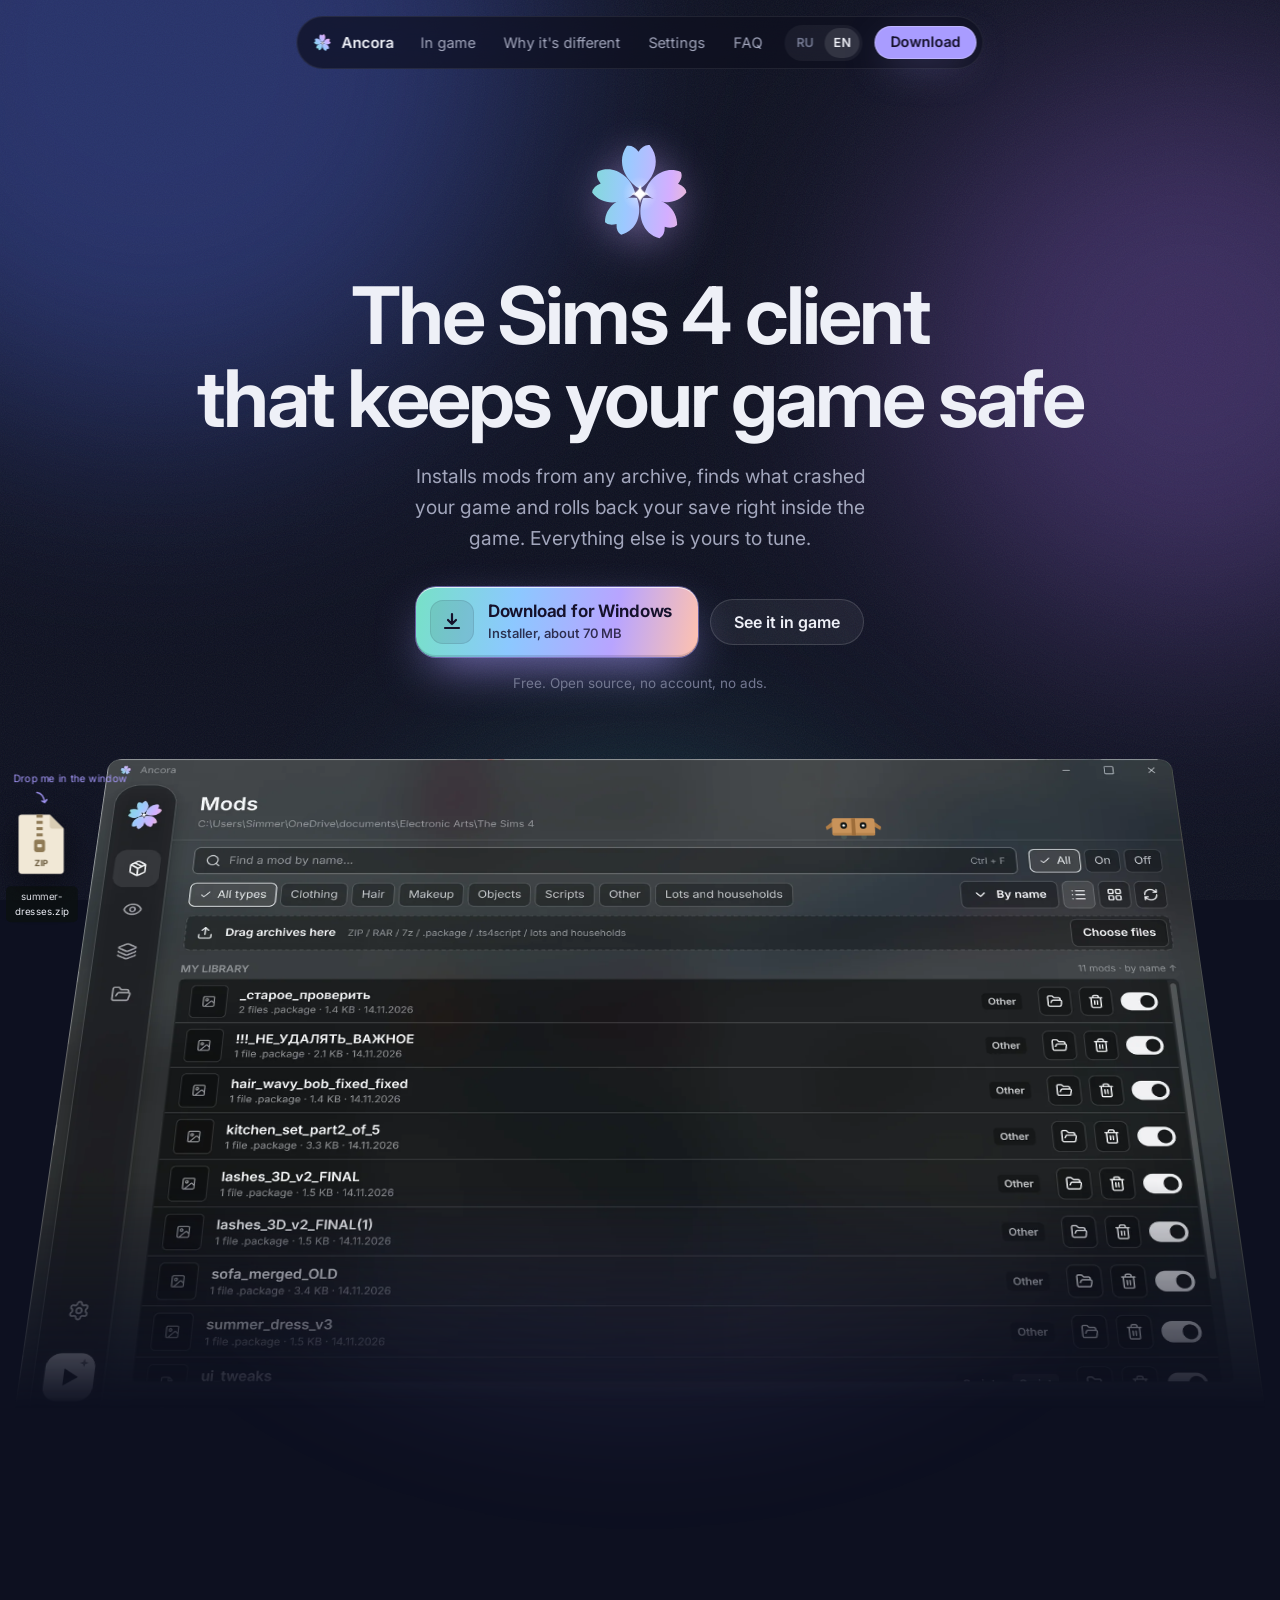
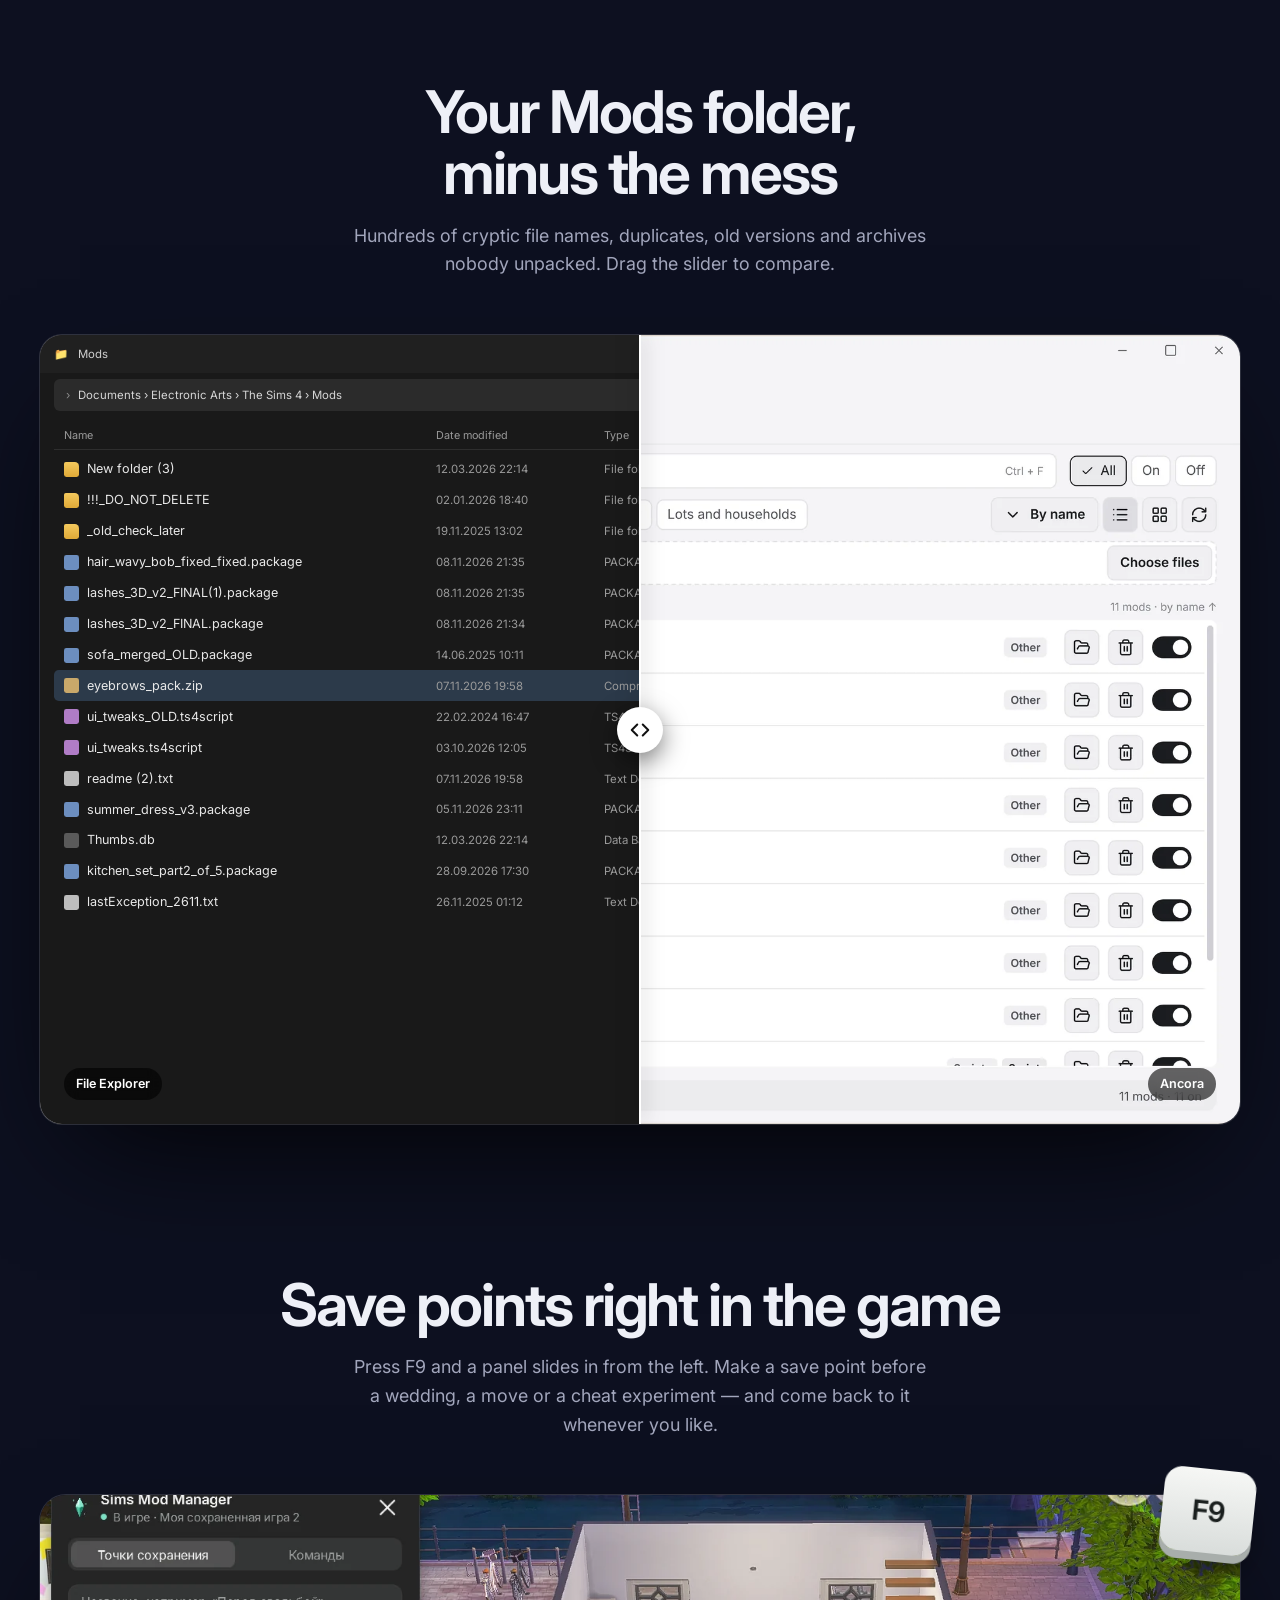
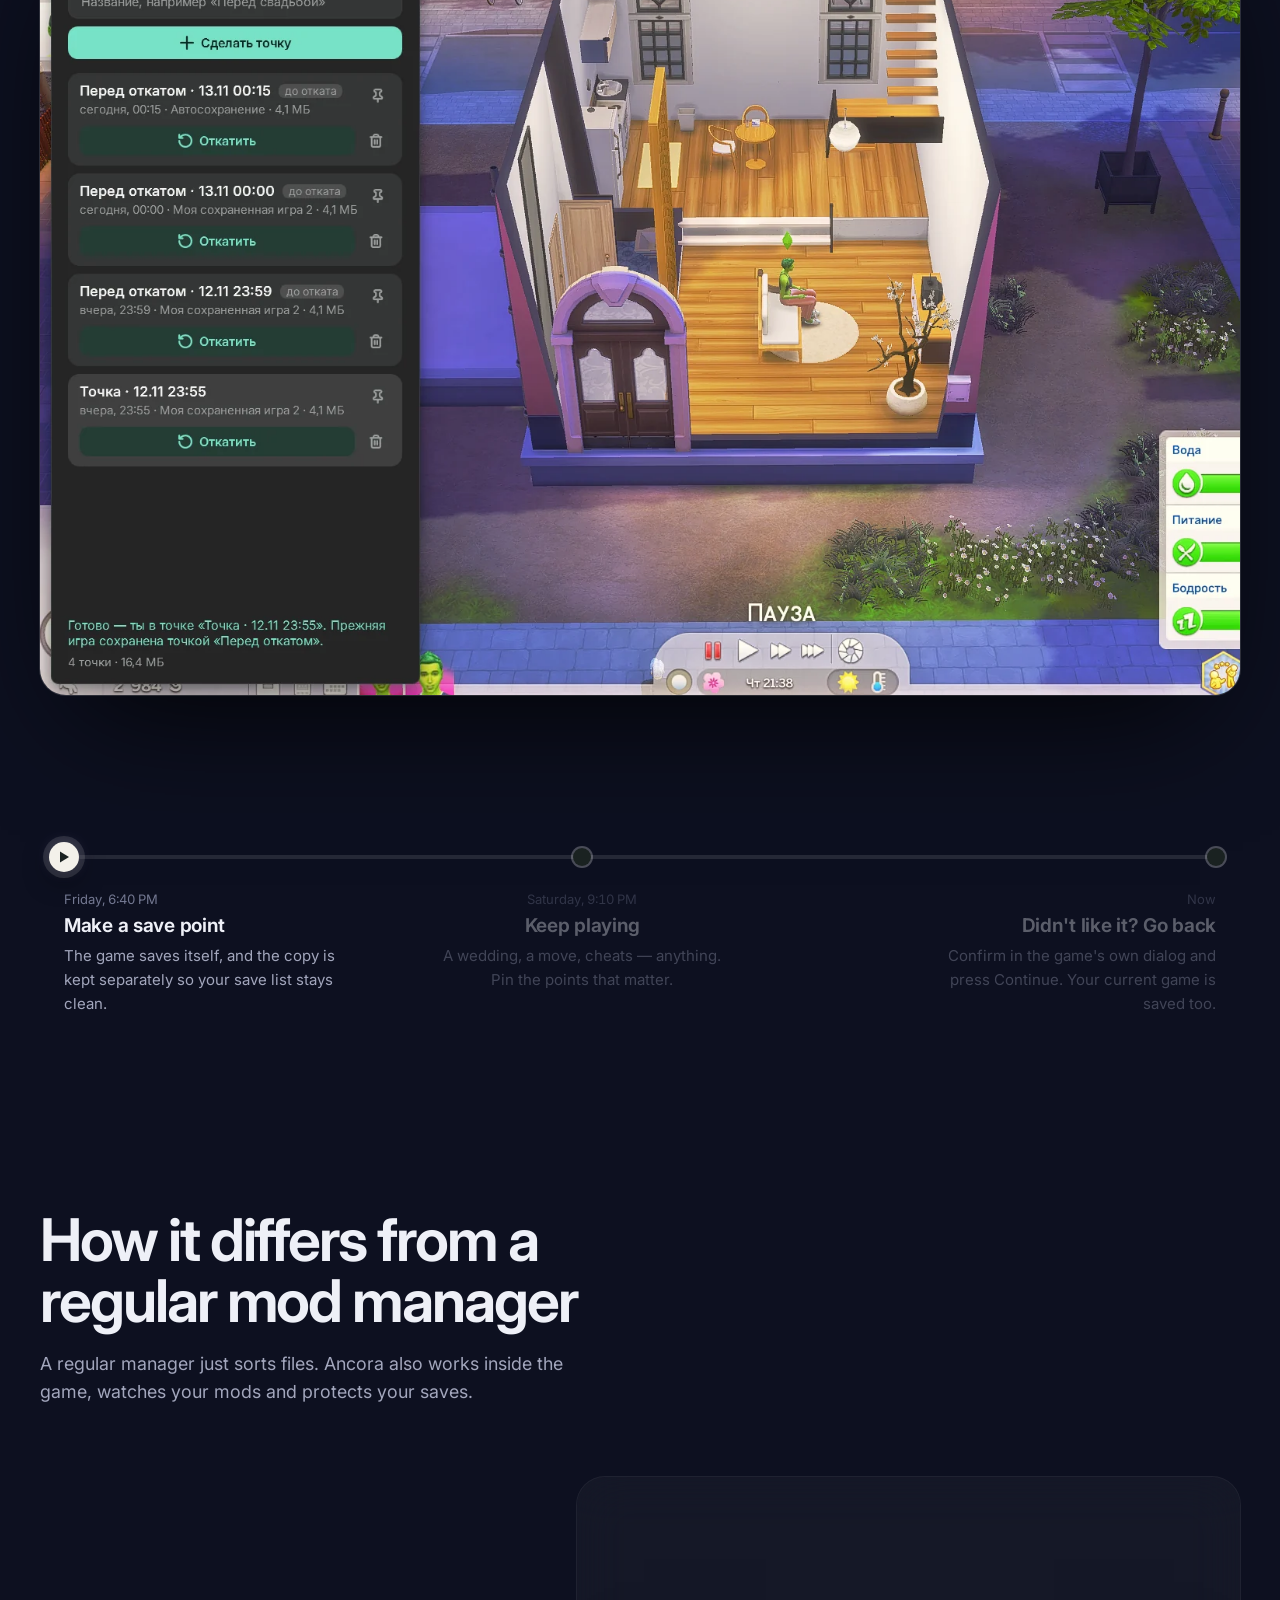
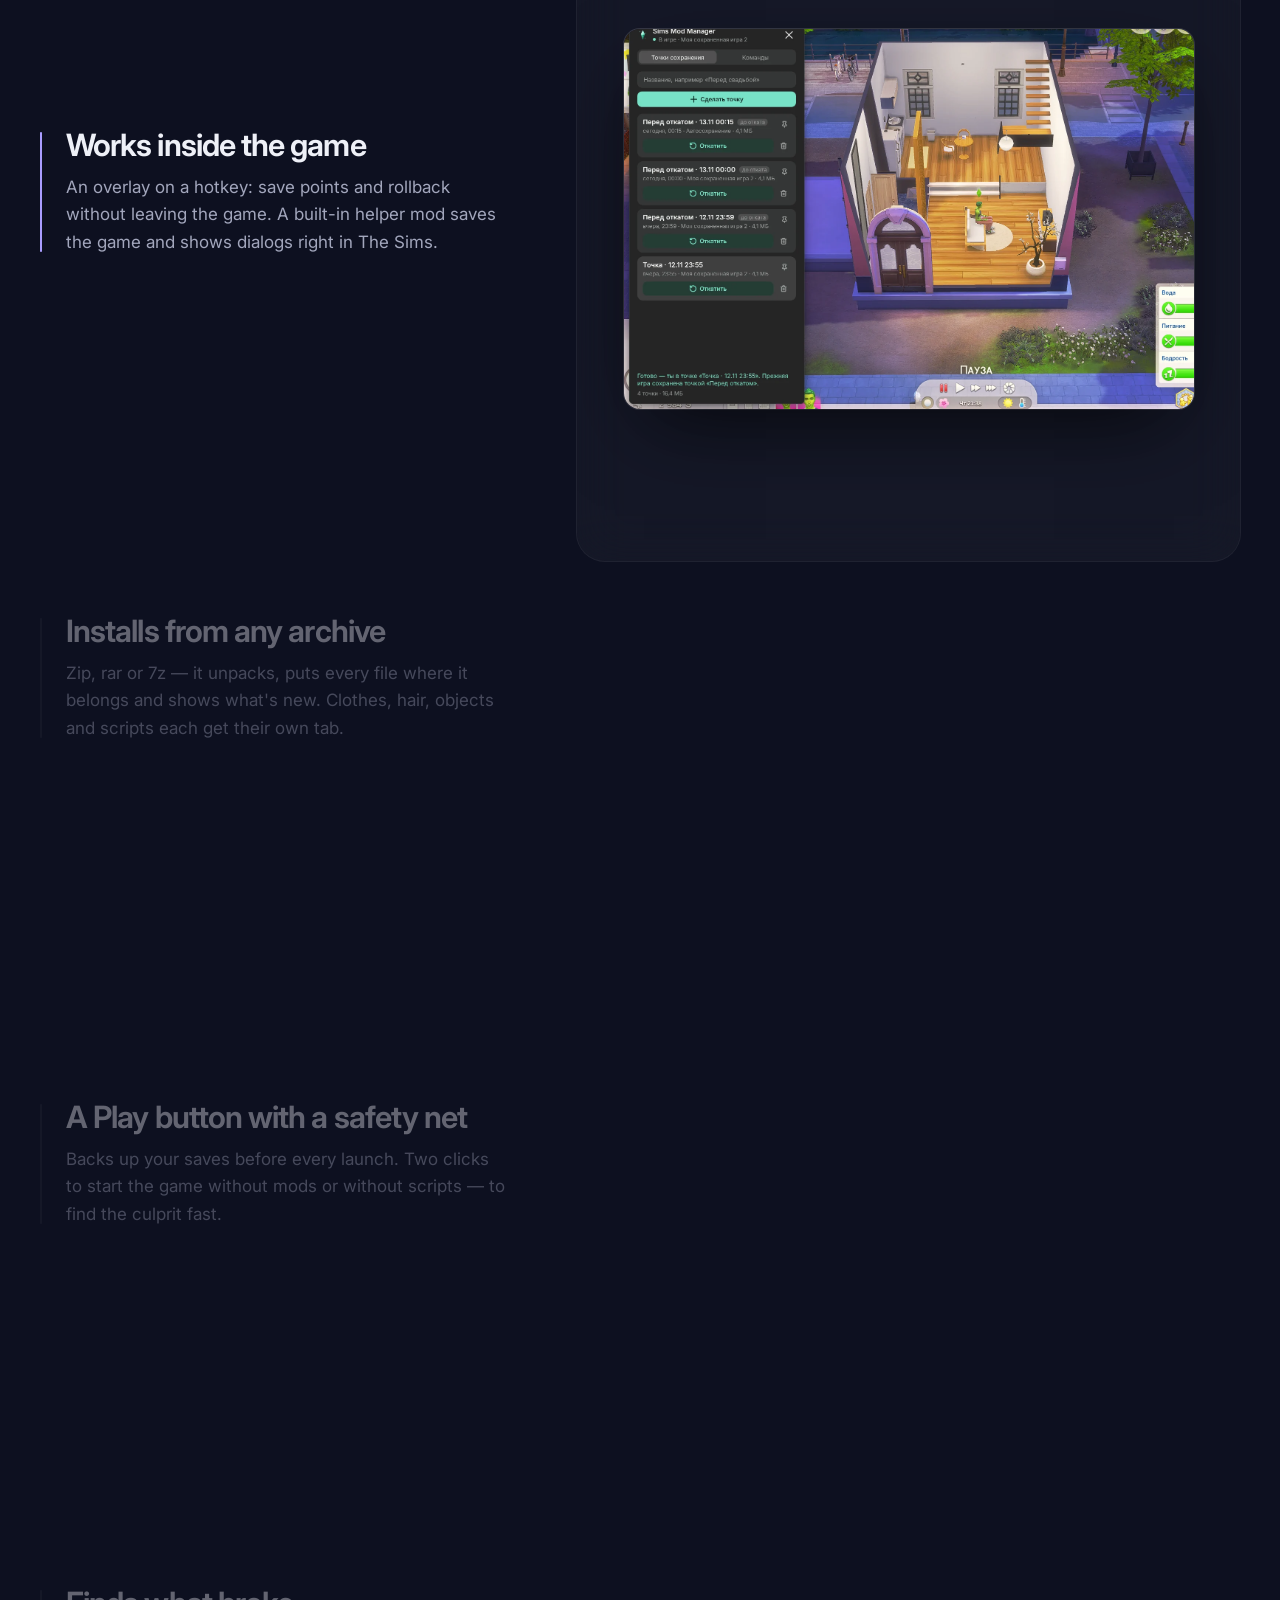
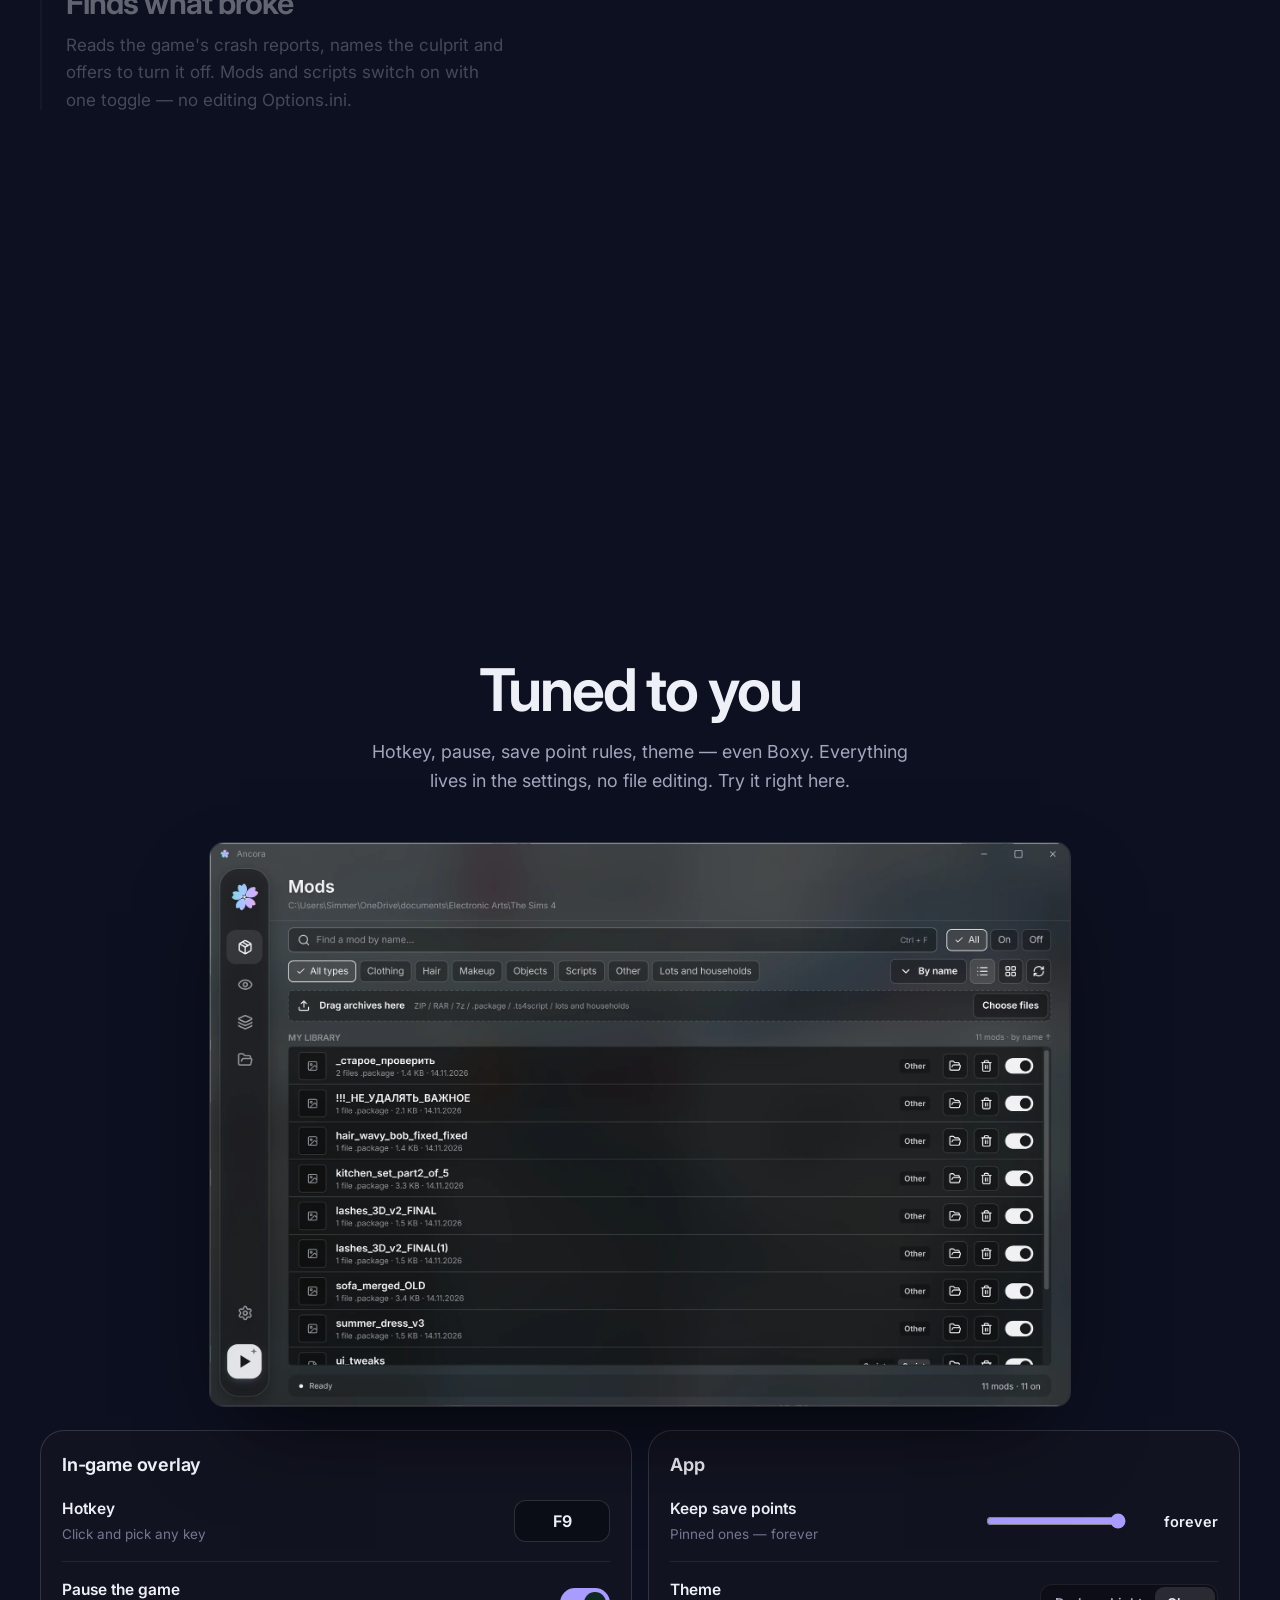
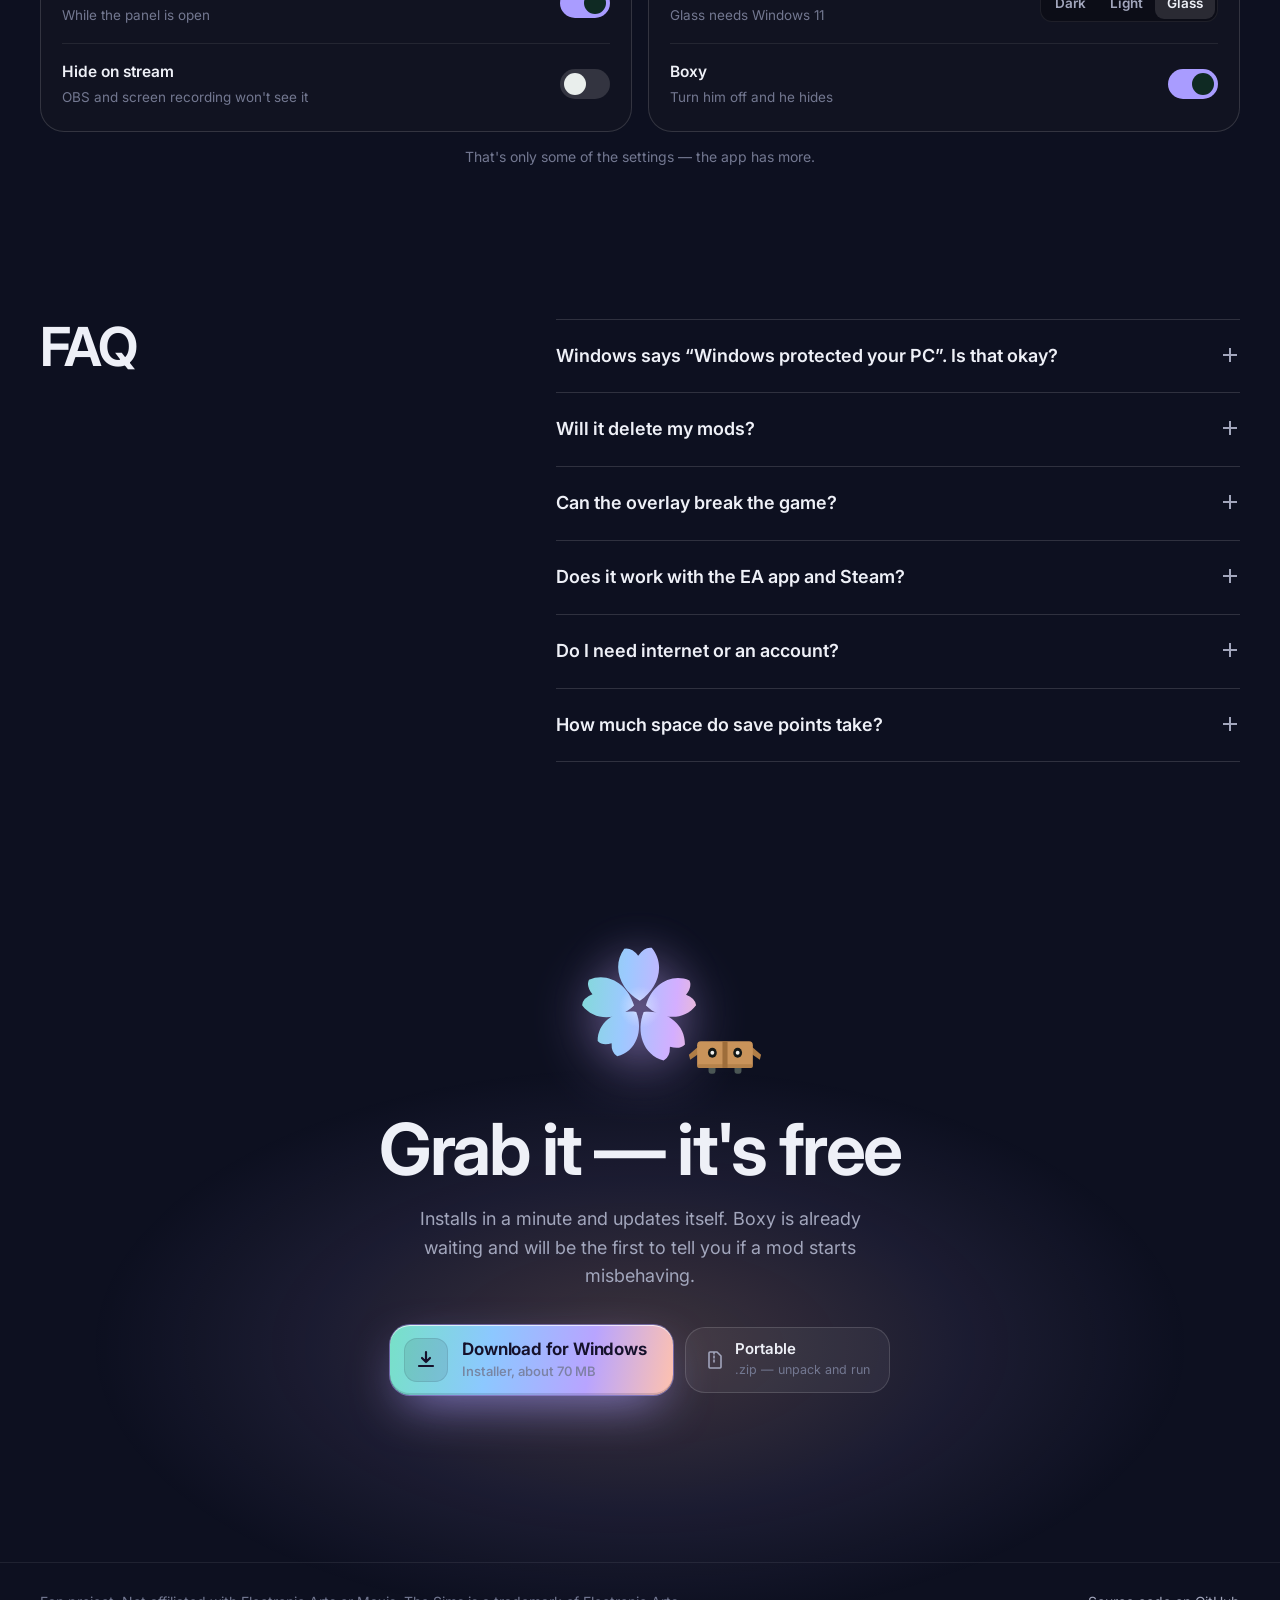
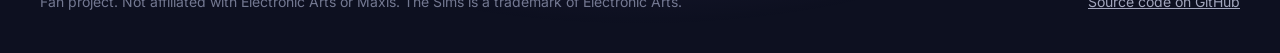
==== commit 85eaaf57: "Сайт: переключатель «Оформление» меняет тему окна программы Над панелями настроек — окно Ancora; кно" ====
--- a/site/en/index.html
+++ b/site/en/index.html
@@ -213,6 +213,12 @@
         <h2 id="tune-h">Tuned to you</h2>
         <p>Hotkey, pause, save point rules, theme — even Boxy. Everything lives in the settings, no file editing. Try it right here.</p>
       </div>
+      <!-- Окно программы: меняет тему вместе с переключателем «Оформление» ниже -->
+      <figure class="theme-preview" id="theme-preview" data-theme="glass">
+        <img class="t-dark" src="../img/en/library-dark.webp" width="2000" height="1309" loading="lazy" alt="Ancora in the dark theme">
+        <img class="t-light" src="../img/en/library-light.webp" width="2000" height="1309" loading="lazy" alt="Ancora in the light theme">
+        <img class="t-glass" src="../img/en/library.webp" width="2000" height="1309" loading="lazy" alt="Ancora in the Glass theme — the blurred wallpaper shows through">
+      </figure>
       <div class="tune">
         <div class="panel">
           <h3>In-game overlay</h3>
@@ -237,7 +243,7 @@
           </div>
           <div class="opt">
             <span class="lbl"><b>Theme</b><small>Glass needs Windows 11</small></span>
-            <span class="seg" role="group" aria-label="Theme"><button type="button" aria-pressed="false">Dark</button><button type="button" aria-pressed="false">Light</button><button type="button" aria-pressed="true">Glass</button></span>
+            <span class="seg" role="group" aria-label="Theme" id="theme-seg"><button type="button" data-theme="dark" aria-pressed="false">Dark</button><button type="button" data-theme="light" aria-pressed="false">Light</button><button type="button" data-theme="glass" aria-pressed="true">Glass</button></span>
           </div>
           <div class="opt">
             <span class="lbl"><b>Boxy</b><small>Turn him off and he hides</small></span>
--- a/site/style.css
+++ b/site/style.css
@@ -97,13 +97,16 @@
 .toast.show { opacity: 1; transform: translate(-50%, 0); }
 
 /* Архив, который можно взять мышкой и бросить в окно */
-.zip { position: absolute; z-index: 5; left: -2%; top: 3%; width: 92px; text-align: center; cursor: grab; touch-action: none; user-select: none; -webkit-user-select: none;
+/* слева от окна, на свободном поле; если поля мало — заходит на край окна, но не на панель с логотипом */
+.zip { position: absolute; z-index: 5; left: max(-104px, calc((min(1180px, 100vw - 32px) - 100vw) / 2 + 6px)); top: 7%; width: 92px; text-align: center; cursor: grab; touch-action: none; user-select: none; -webkit-user-select: none;
   background: none; border: 0; padding: 0; color: inherit; font: inherit; }
 .zip:focus-visible { outline-offset: 6px; }
 .zip .file { width: 64px; margin: 0 auto; filter: drop-shadow(0 14px 22px rgba(0,0,0,.5)); animation: float 3.4s ease-in-out infinite; }
 .zip .name { display: inline-block; margin-top: 6px; font-size: 12.5px; padding: 3px 8px; border-radius: 6px; background: rgba(13,18,17,.75); color: var(--text); }
-.zip .hint { position: absolute; left: 50%; bottom: calc(100% + 8px); transform: translateX(-50%); white-space: nowrap; font-size: 13px; color: var(--mint); }
-.zip .hint svg { display: block; margin: 4px auto 0; width: 22px; height: 22px; }
+.zip .hint { position: absolute; left: 10px; bottom: calc(100% + 8px); white-space: nowrap; font-size: 13px; color: var(--mint); text-align: left; }
+.zip .hint svg { display: block; margin: 4px 0 0 24px; width: 22px; height: 22px; }
+/* Узкий экран: поля слева мало — архив поменьше, чтобы почти не заходил на окно */
+@media (max-width: 1399px) { .zip { scale: .78; transform-origin: 0 0; } }
 .zip.dragging { cursor: grabbing; z-index: 60; }
 .zip.dragging .file { animation: none; transform: scale(1.08) rotate(-6deg); }
 .zip.dragging .hint, .zip.gone .hint { opacity: 0; }
@@ -131,7 +134,7 @@
 @keyframes hop { 0% { transform: translateY(0) scale(1.06, .9); } 40% { transform: translateY(-16px) scale(.95, 1.06); } 100% { transform: translateY(0); } }
 .heart { position: absolute; pointer-events: none; font-size: 15px; color: #F08FA6; animation: heart 1s ease-out forwards; }
 @keyframes heart { from { opacity: 1; transform: translate(-50%, 0) scale(.6); } to { opacity: 0; transform: translate(-50%, -46px) scale(1.2); } }
-.window .box-buddy { left: 63.7%; top: 9.4%; width: 5.6%; }
+.window .box-buddy { left: 67%; top: 9.4%; width: 5.4%; }
 .bubble { position: absolute; left: 50%; bottom: calc(100% + 12px); transform: translateX(-50%) translateY(6px) scale(.96); transform-origin: 50% 100%;
   white-space: nowrap; font-size: 13.5px; font-weight: 500; background: #F3F1EA; color: #1C1F1E; padding: 8px 12px; border-radius: 13px;
   opacity: 0; transition: opacity .2s, transform .3s var(--ease); pointer-events: none; }
@@ -362,8 +365,13 @@
 .ico.pkg { background: #6C8EBF; } .ico.scr { background: #B07CC6; } .ico.zipf { background: #C9A86A; } .ico.txt { background: #BDBDBD; } .ico.sys { background: #5A5A5A; }
 
 /* ── Настрой под себя: настройки можно потрогать ── */
-.tune { margin-top: 56px; display: grid; grid-template-columns: minmax(0, 1fr) minmax(0, 1fr); gap: 16px; align-items: start; }
-.panel { border-radius: 24px; background: rgba(20, 26, 25, .72); box-shadow: 0 0 0 1px var(--line-strong) inset; padding: 8px 22px; }
+/* Окно над настройками: три снимка лежат друг на друге, виден тот, что выбран в «Оформлении» */
+.theme-preview { position: relative; margin: 48px auto 0; width: min(860px, 100%); aspect-ratio: 2000 / 1309; border-radius: 14px; overflow: hidden;
+  box-shadow: 0 0 0 1px var(--line-strong), 0 40px 90px -30px rgba(0,0,0,.75); }
+.theme-preview img { position: absolute; inset: 0; width: 100%; height: 100%; display: block; opacity: 0; transition: opacity .45s var(--ease), transform .6s var(--ease); transform: scale(1.015); }
+.theme-preview[data-theme="dark"] .t-dark, .theme-preview[data-theme="light"] .t-light, .theme-preview[data-theme="glass"] .t-glass { opacity: 1; transform: none; }
+.tune { margin-top: 24px; display: grid; grid-template-columns: minmax(0, 1fr) minmax(0, 1fr); gap: 16px; align-items: start; }
+.panel { border-radius: 24px; background: rgba(20, 22, 34, .72); box-shadow: 0 0 0 1px var(--line-strong) inset; padding: 8px 22px; }
 .panel h3 { font-size: 18px; letter-spacing: -0.01em; padding: 18px 0 6px; }
 .opt { display: flex; align-items: center; justify-content: space-between; gap: 18px; padding: 16px 0; border-bottom: 1px solid var(--line); }
 .opt:last-child { border-bottom: 0; }
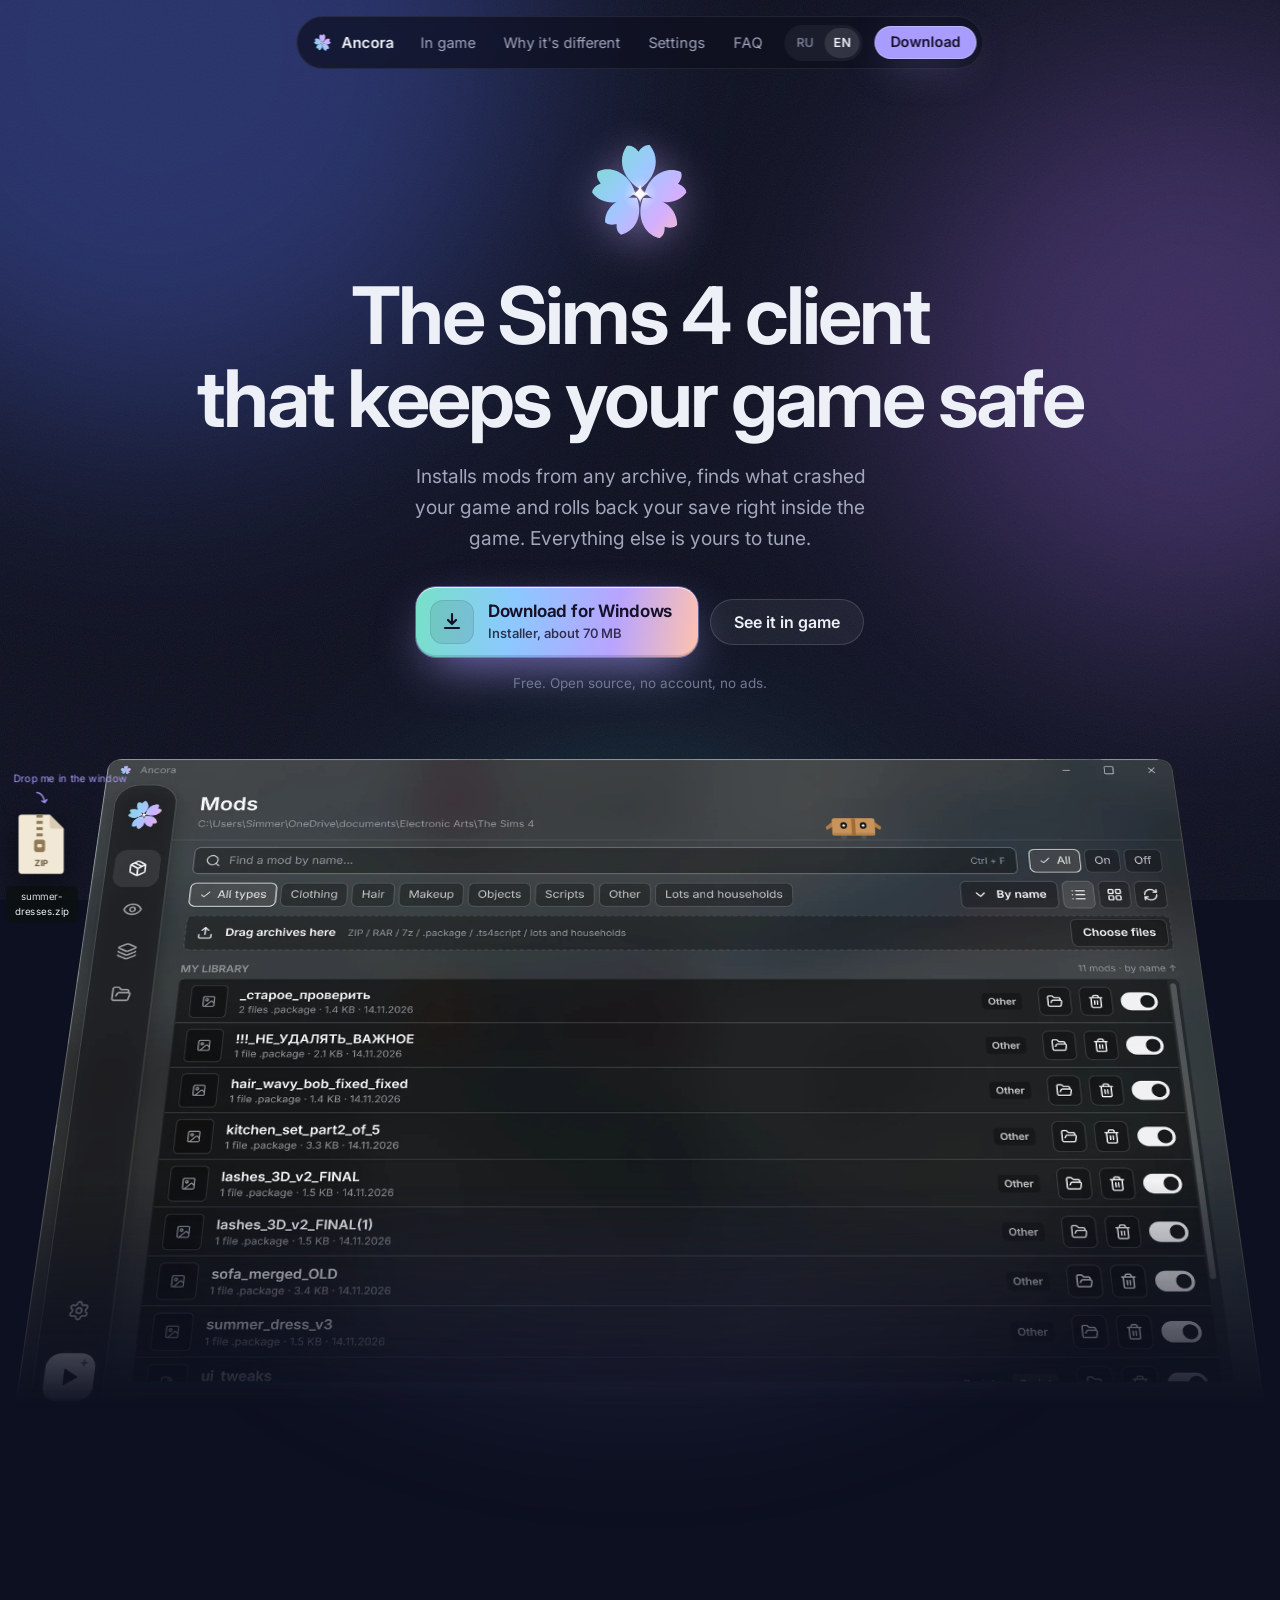
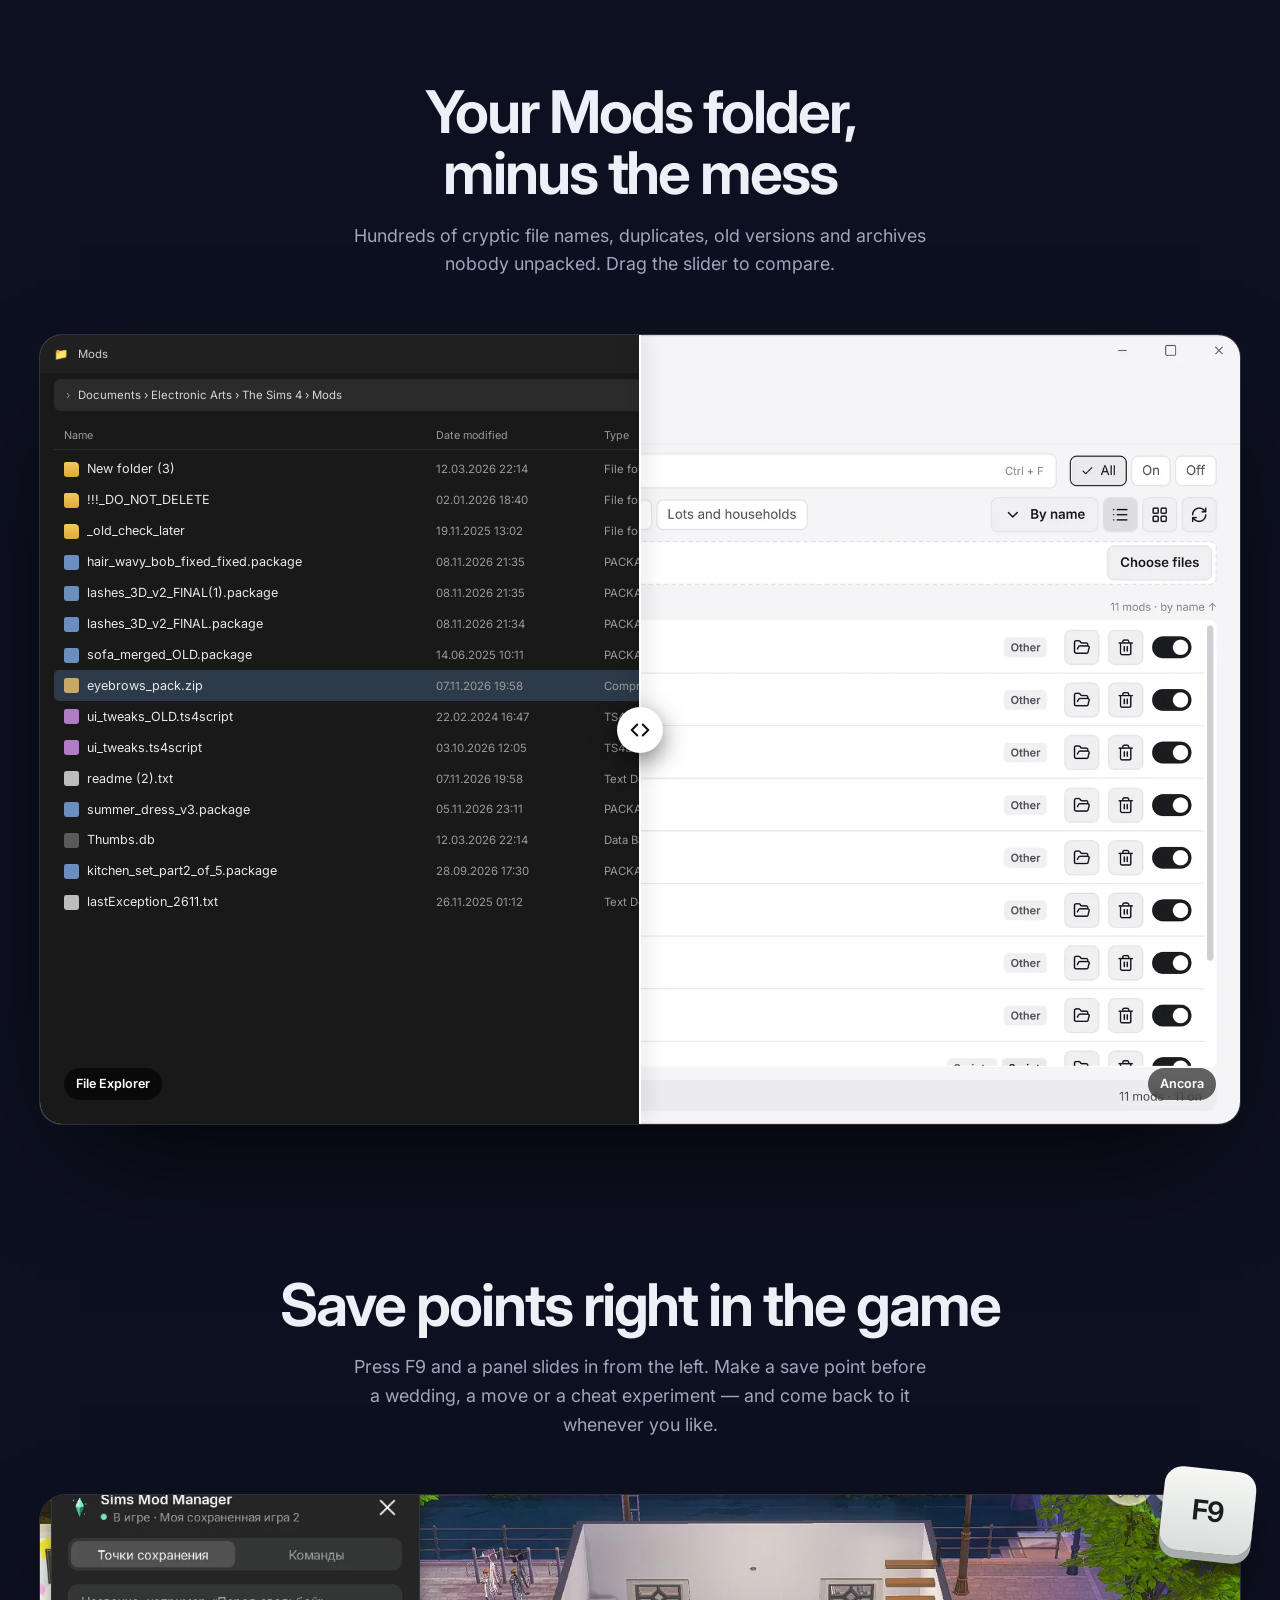
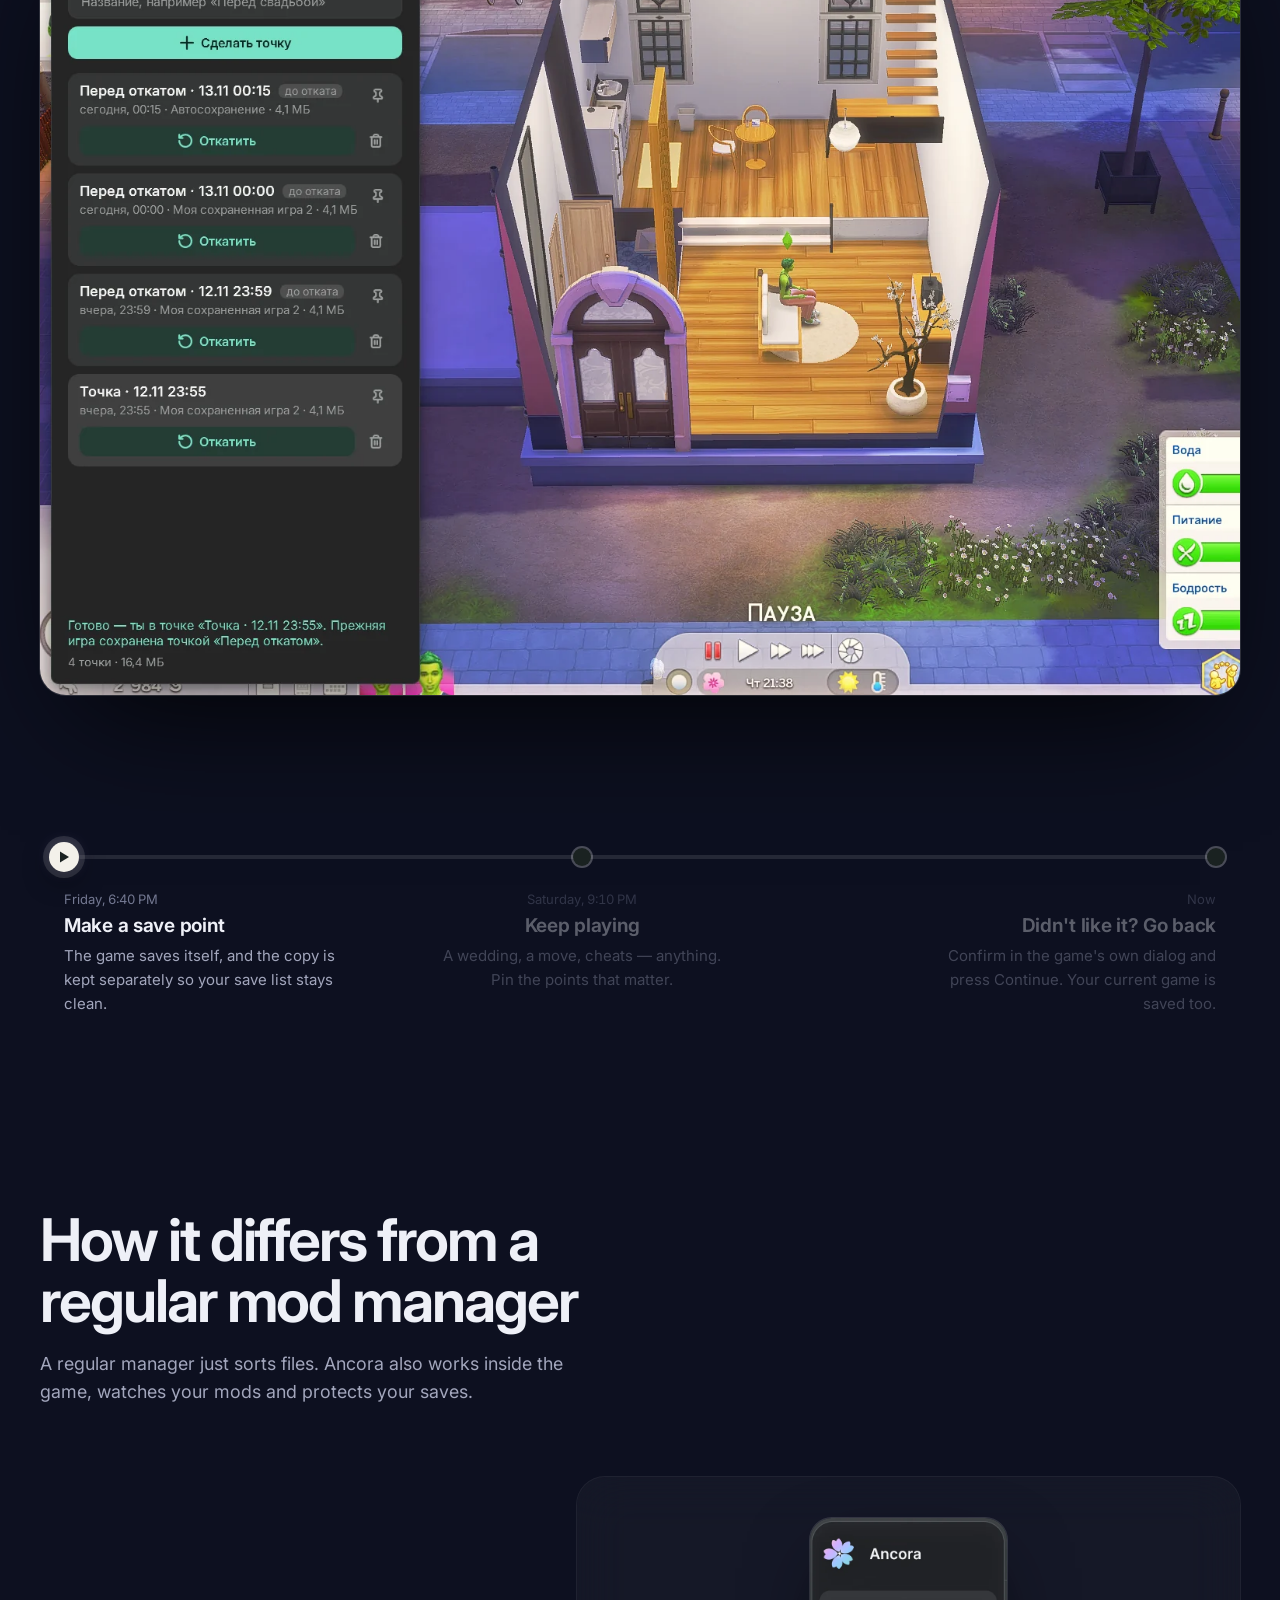
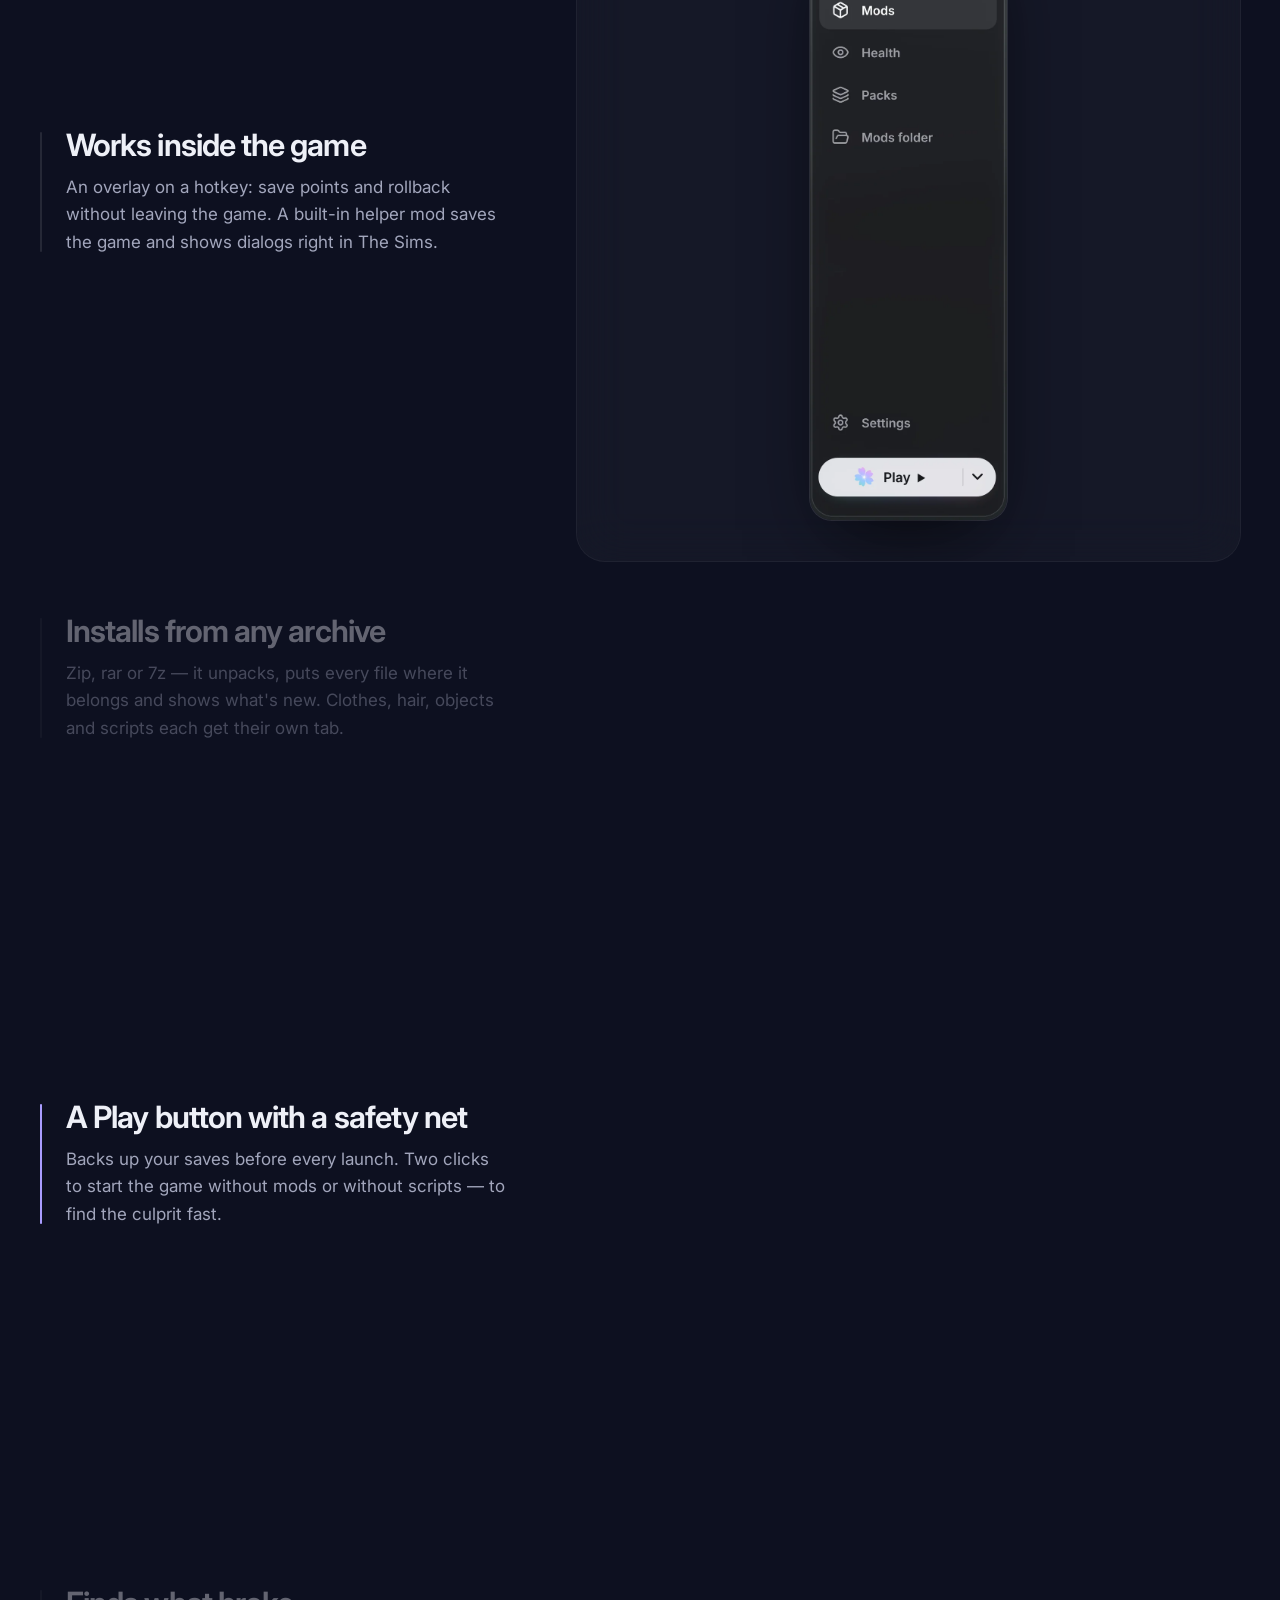
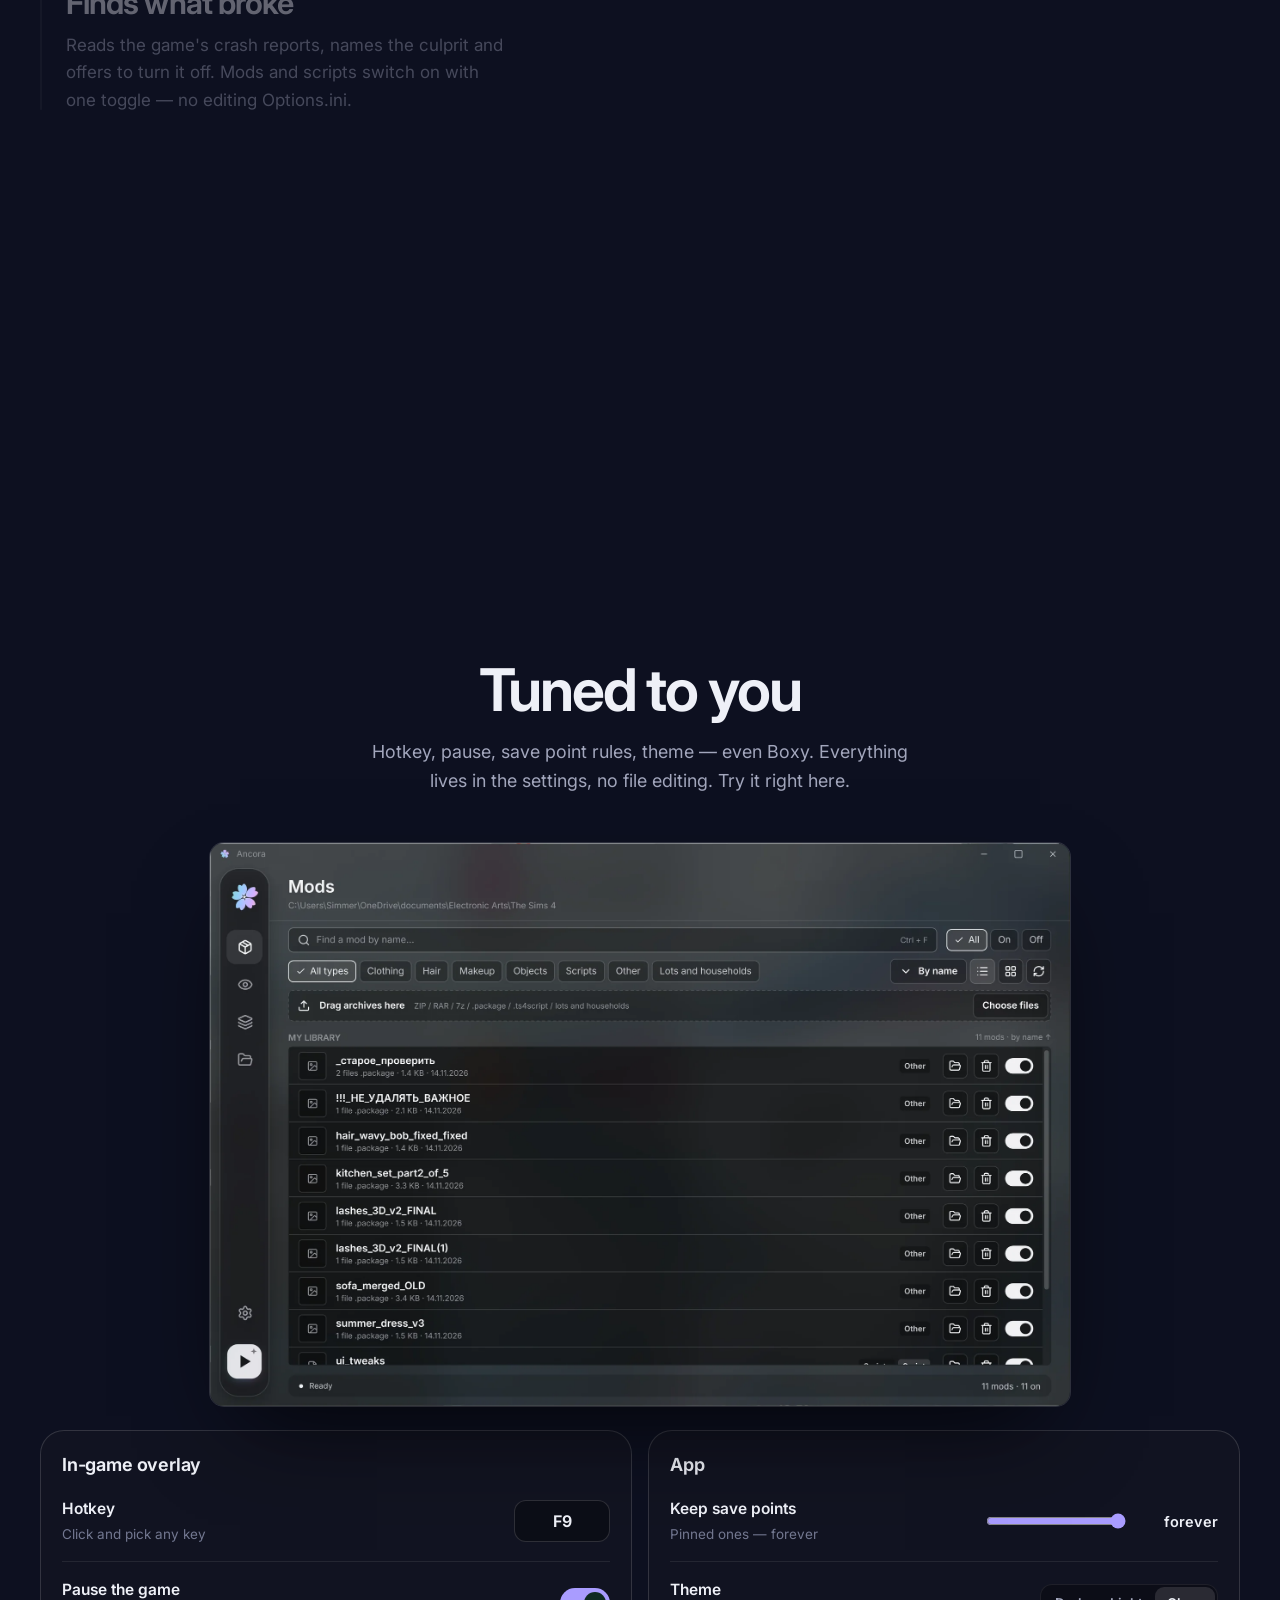
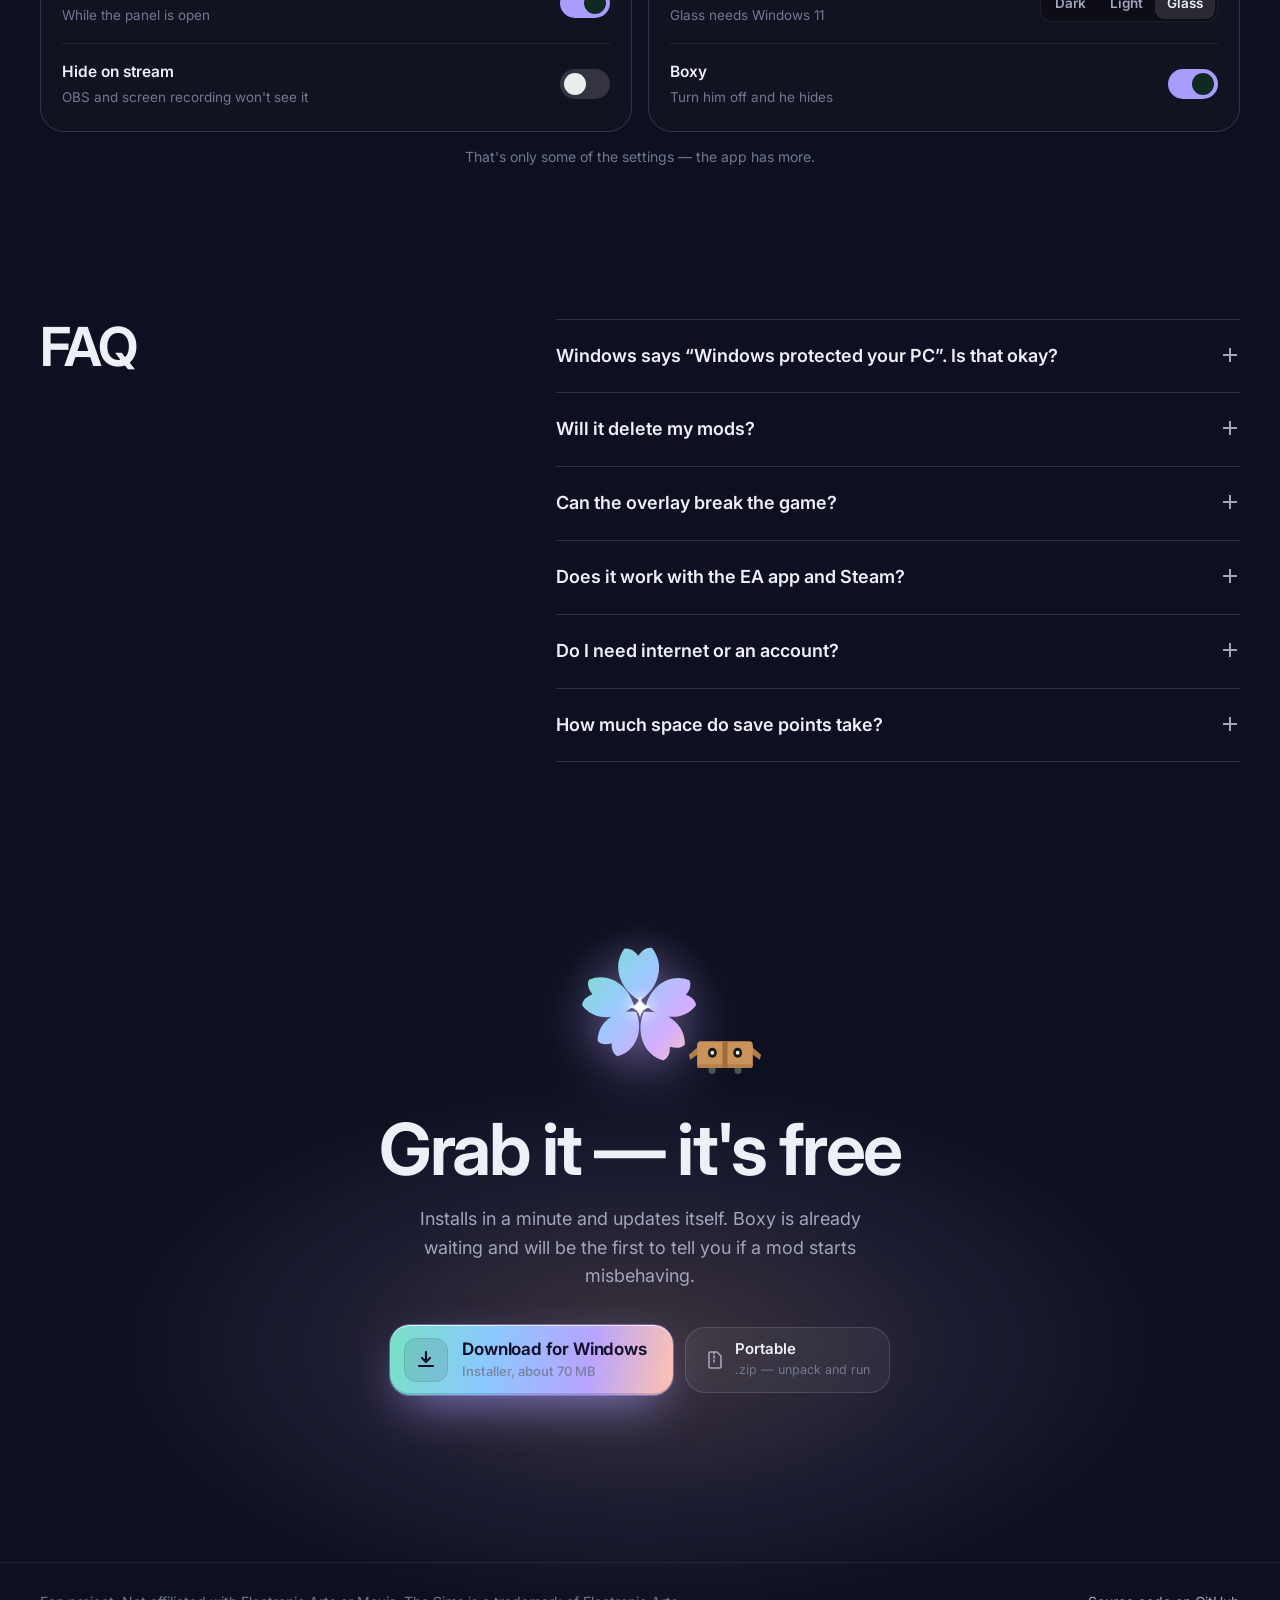
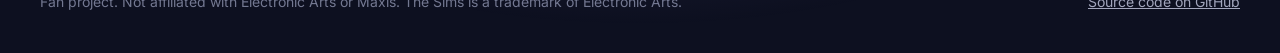
==== commit 771ff3d9: "Сайт: мобильная версия - страница больше не уезжает вбок (overflow-x: clip у html); - скриншоты прог" ====
--- a/site/en/index.html
+++ b/site/en/index.html
@@ -193,9 +193,9 @@
       <div class="features">
         <div class="f-list">
           <article class="f-item on" data-f="0"><h3>Works inside the game</h3><p>An overlay on a hotkey: save points and rollback without leaving the game. A built-in helper mod saves the game and shows dialogs right in The Sims.</p><img class="f-shot" src="../img/ingame.webp" width="1544" height="1029" loading="lazy" alt=""></article>
-          <article class="f-item" data-f="1"><h3>Installs from any archive</h3><p>Zip, rar or 7z — it unpacks, puts every file where it belongs and shows what&#x27;s new. Clothes, hair, objects and scripts each get their own tab.</p><img class="f-shot" src="../img/en/toolbar.webp" width="1800" height="695" loading="lazy" alt=""></article>
+          <article class="f-item" data-f="1"><h3>Installs from any archive</h3><p>Zip, rar or 7z — it unpacks, puts every file where it belongs and shows what&#x27;s new. Clothes, hair, objects and scripts each get their own tab.</p><img class="f-shot crop" src="../img/en/toolbar.webp" width="1800" height="695" loading="lazy" alt=""></article>
           <article class="f-item" data-f="2"><h3>A Play button with a safety net</h3><p>Backs up your saves before every launch. Two clicks to start the game without mods or without scripts — to find the culprit fast.</p><img class="f-shot tall" src="../img/en/sidebar.webp" width="520" height="1583" loading="lazy" alt=""></article>
-          <article class="f-item" data-f="3"><h3>Finds what broke</h3><p>Reads the game&#x27;s crash reports, names the culprit and offers to turn it off. Mods and scripts switch on with one toggle — no editing Options.ini.</p><img class="f-shot" src="../img/en/game-switches.webp" width="1300" height="378" loading="lazy" alt=""></article>
+          <article class="f-item" data-f="3"><h3>Finds what broke</h3><p>Reads the game&#x27;s crash reports, names the culprit and offers to turn it off. Mods and scripts switch on with one toggle — no editing Options.ini.</p><img class="f-shot crop" src="../img/en/game-switches.webp" width="1300" height="378" loading="lazy" alt=""></article>
         </div>
         <div class="f-stage" aria-hidden="true">
           <figure class="wide on" data-f="0"><img src="../img/ingame.webp" width="1544" height="1029" loading="lazy" alt=""></figure>
--- a/site/style.css
+++ b/site/style.css
@@ -24,7 +24,7 @@
   color-scheme: dark;
 }
 * { box-sizing: border-box; }
-html { -webkit-text-size-adjust: 100%; scroll-behavior: smooth; }
+html { -webkit-text-size-adjust: 100%; scroll-behavior: smooth; overflow-x: clip; }
 body { margin: 0; background: var(--bg); transition: background-color .4s linear; color: var(--text); font-family: var(--font); font-size: 17px; line-height: 1.6; -webkit-font-smoothing: antialiased; overflow-x: hidden; }
 img { display: block; max-width: 100%; height: auto; }
 a { color: inherit; }
@@ -475,3 +475,31 @@
 @keyframes sk-bloom{0%{transform:none;filter:none}25%{transform:scale(1.16);filter:brightness(1.35)}60%{transform:scale(.98)}100%{transform:none;filter:none}}
 [data-sakura]{cursor:pointer}
 @media (prefers-reduced-motion: reduce){.sk *{animation:none!important}.sk .fall{display:none}}
+
+/* ── Телефон ──
+   Скриншоты программы на узком экране не ужимаются целиком (текст стал бы нечитаемым),
+   а показывают левую часть крупнее — названия модов и панель; правый край растворяется. */
+@media (max-width: 700px) {
+  /* Над шапкой — затемнение, чтобы текст не просвечивал по бокам капсулы */
+  body::before { content: ""; position: fixed; left: 0; right: 0; top: 0; height: 92px; z-index: 49; pointer-events: none;
+    background: linear-gradient(var(--bg) 62%, transparent); }
+
+  .showcase { width: 100%; overflow: hidden; padding-bottom: 8px;
+    -webkit-mask-image: linear-gradient(90deg, #000 78%, transparent); mask-image: linear-gradient(90deg, #000 78%, transparent); }
+  .showcase .window { width: 170%; margin-left: 16px; }
+  .window .box-buddy, .toast { display: none; }
+
+  .theme-preview { aspect-ratio: 1.05; border-radius: 14px; }
+  .theme-preview img { object-fit: cover; object-position: left top; }
+
+  .f-item .f-shot.crop { aspect-ratio: 1.45; object-fit: cover; object-position: left top; }
+  .f-item .f-shot.crop[src*="game-switches"] { aspect-ratio: 2; }
+  .f-item .f-shot.tall { width: 70%; }
+
+  /* Настройки: у ползунка и переключателя тем подпись сверху, элемент на всю ширину */
+  .opt:has(.seg), .opt:has(.range) { flex-direction: column; align-items: stretch; gap: 10px; }
+  .opt .seg { display: flex; }
+  .opt .seg button { flex: 1; }
+  .opt .range input { flex: 1; width: auto; }
+  .opt .range output { min-width: 64px; }
+}
